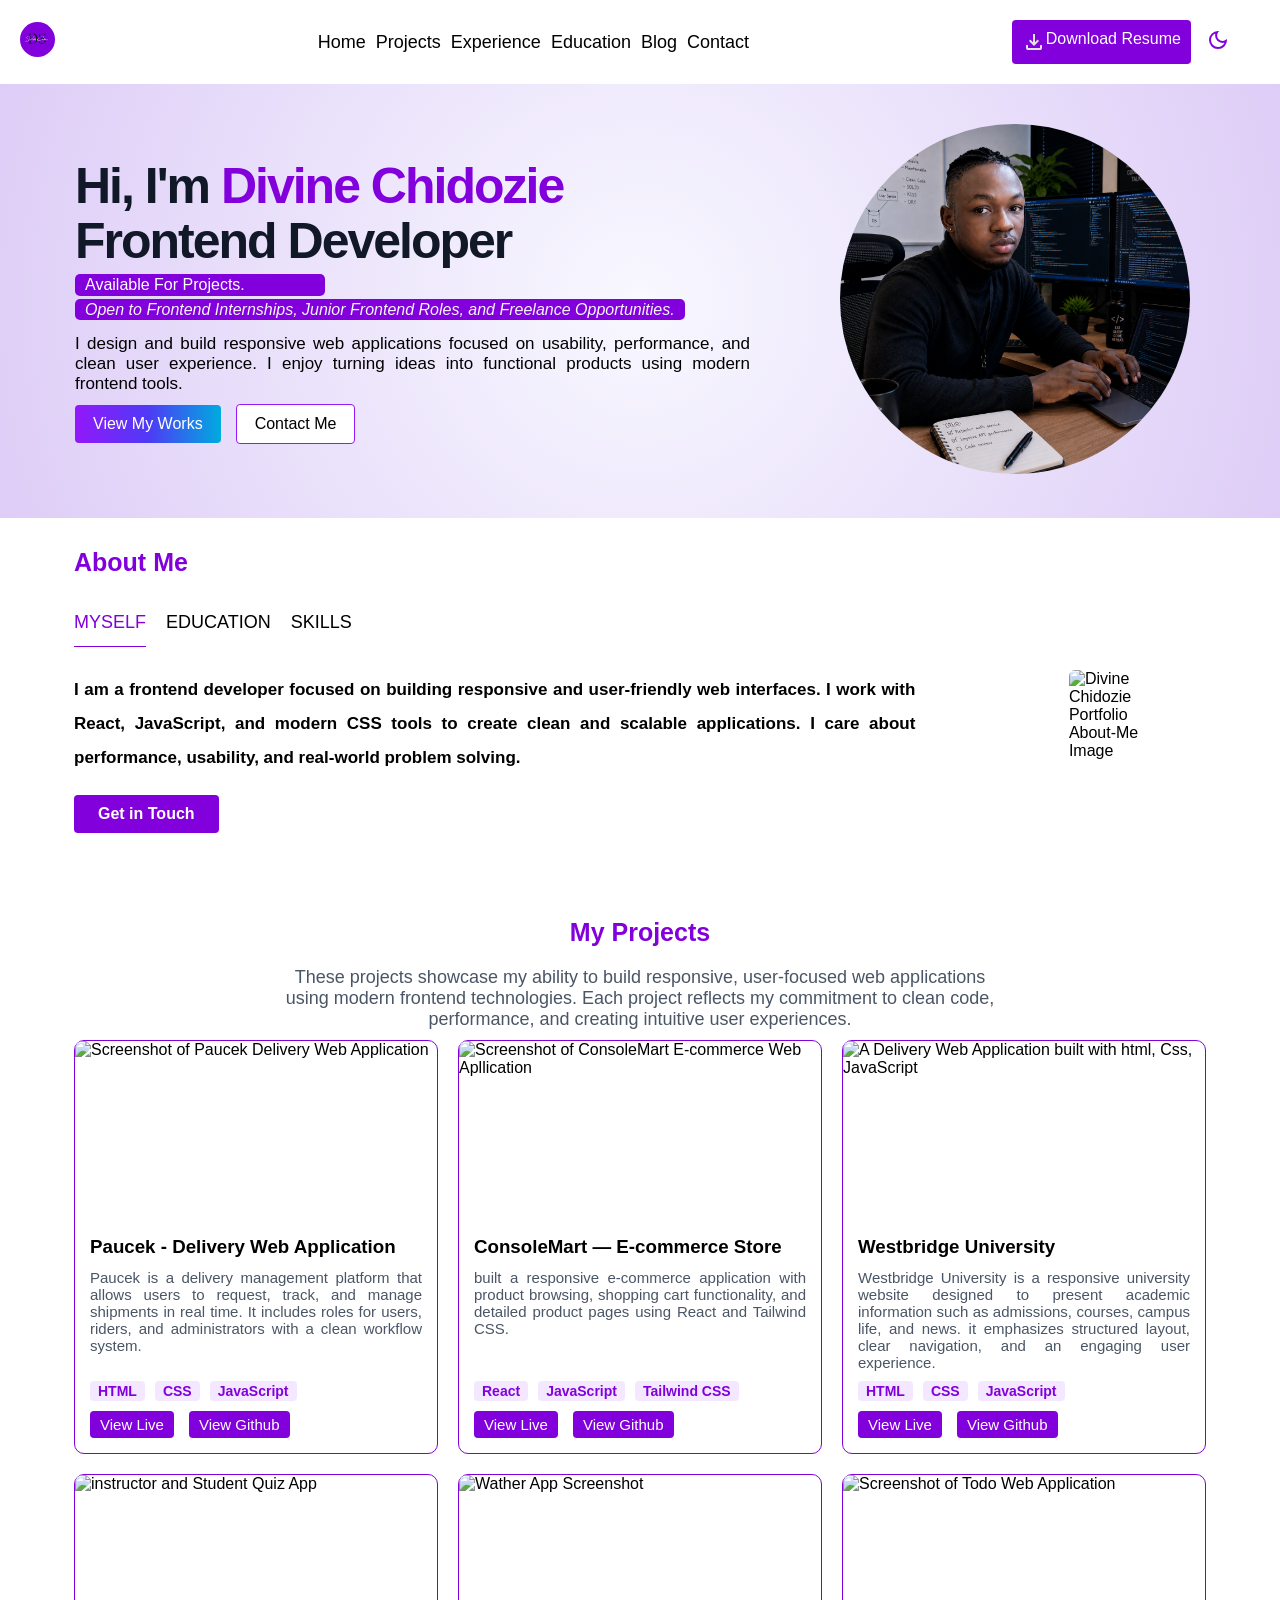
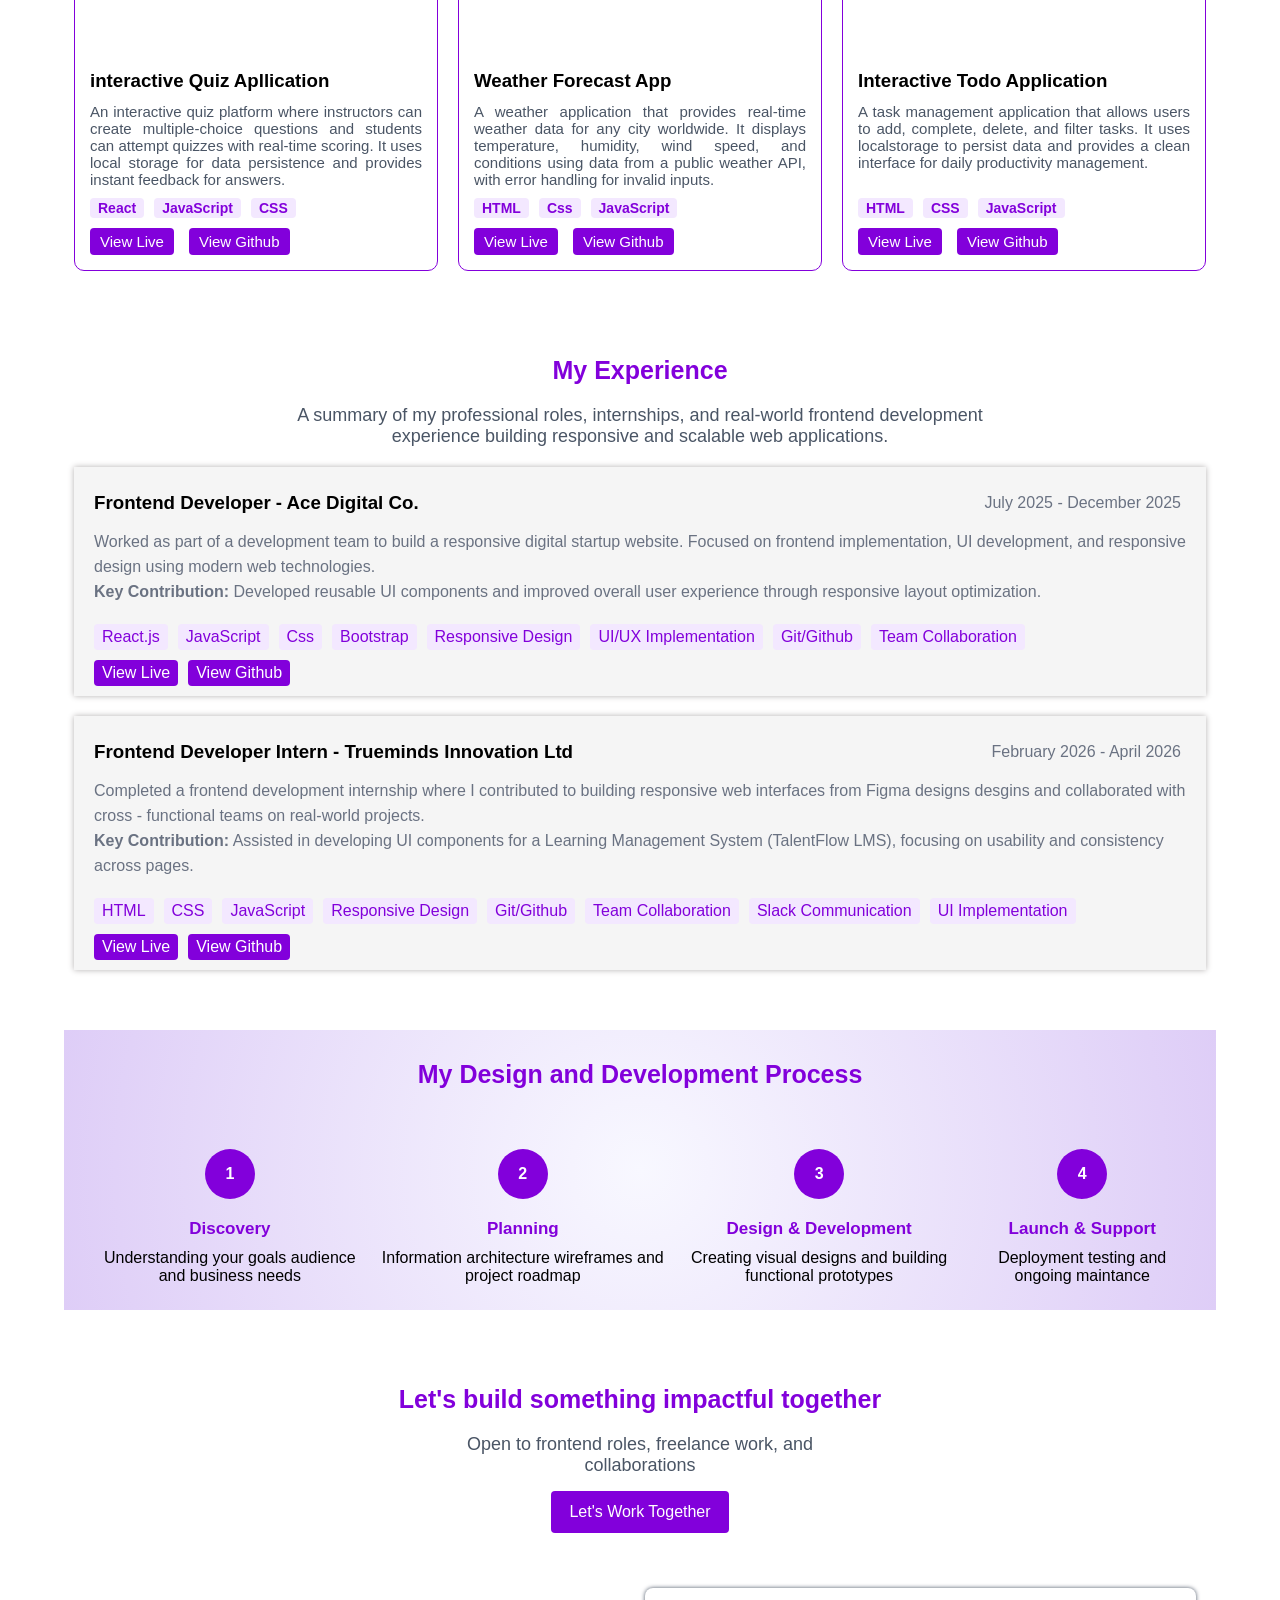
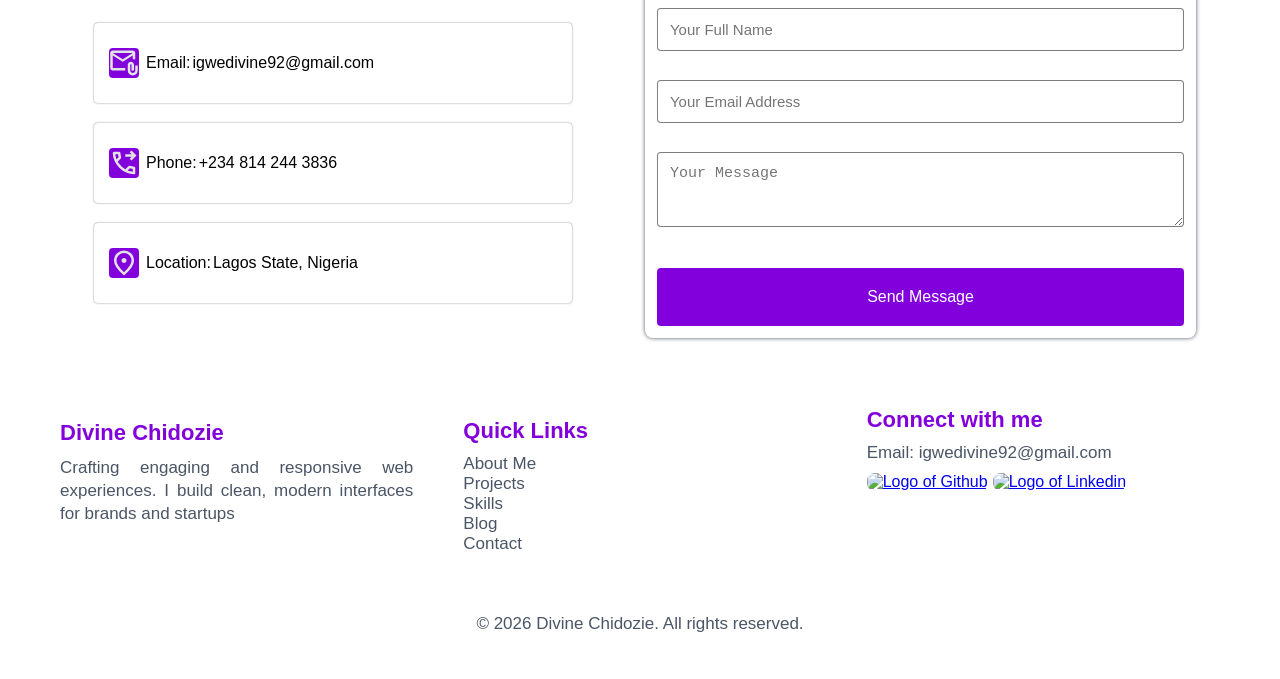
==== index.html @ 34646528 "updateing changes on homepage" ====
<!doctype html>
<html lang="en">
  <head>
    <meta charset="UTF-8" />
    <meta name="viewport" content="width=device-width, initial-scale=1.0" />
    <link href="https://unpkg.com/aos@2.3.4/dist/aos.css" rel="stylesheet" />
    <link rel="stylesheet" href="style.css" />
    <link rel="stylesheet" href="styles/mediaquery.css" />
    <title>Divine Portfolio</title>
  </head>
  <body>
    <header>
      <div class="nav-header" id="nav-header">
        <span
          ><a href="#home" class="logo">
            <img
              src="images/portfolio-website-logo.png"
              class="portfolio-logo"
              alt="Portfolio Website Logo"
              id="logo"
            /> </a
        ></span>
        <nav>
          <ul class="nav-header-list">
            <li><a class="nav-list-items" href="#home">Home</a></li>
            <li><a class="nav-list-items" href="#projects">Projects</a></li>
            <li><a class="nav-list-items" href="#experience">Experience</a></li>
            <li><a class="nav-list-items" href="#education">Education</a></li>
            <li>
              <a class="nav-list-items" href="pages/blog.html">Blog</a>
            </li>
            <li><a class="nav-list-items" href="#contact">Contact</a></li>
          </ul>
        </nav>

        <div class="download-toggle-container">
          <a
            href="assets/Divine-Chidozie[Frontend-Dev].pdf"
            class="nav-header-btn-container"
            download
          >
            <svg
              xmlns="http://www.w3.org/2000/svg"
              height="24px"
              viewBox="0 -960 960 960"
              width="24px"
              fill="#e3e3e3"
            >
              <path
                d="M480-320 280-520l56-58 104 104v-326h80v326l104-104 56 58-200 200ZM240-160q-33 0-56.5-23.5T160-240v-120h80v120h480v-120h80v120q0 33-23.5 56.5T720-160H240Z"
              />
            </svg>
            <span id="download-btn" class="resume-btn">Download Resume</span>
          </a>

          <div>
            <svg
              xmlns="http://www.w3.org/2000/svg"
              height="24px"
              viewBox="0 -960 960 960"
              width="24px"
              id="toggle-btn"
              class="toggle-btn"
            >
              <path
                d="M480-120q-150 0-255-105T120-480q0-150 105-255t255-105q14 0 27.5 1t26.5 3q-41 29-65.5 75.5T444-660q0 90 63 153t153 63q55 0 101-24.5t75-65.5q2 13 3 26.5t1 27.5q0 150-105 255T480-120Zm0-80q88 0 158-48.5T740-375q-20 5-40 8t-40 3q-123 0-209.5-86.5T364-660q0-20 3-40t8-40q-78 32-126.5 102T200-480q0 116 82 198t198 82Zm-10-270Z"
              />
            </svg>
          </div>

          <div class="hamburger-menu" id="menu">
            <span class="menu-span"></span>
            <span class="menu-span"></span>
            <span class="menu-span"></span>
          </div>

          <nav>
            <ul class="mobile-menu" id="mobileMenu">
              <li><a href="#home">Home</a></li>
              <li><a href="#projects">Projects</a></li>
              <li>
                <a href="#experience">Experience</a>
              </li>
              <li><a href="#education">Education</a></li>
              <li><a href="#contact">Contact</a></li>
              <li><a href="/pages/blog.html">Blog</a></li>
              <a
                href="assets/Divine-Chidozie[Frontend-Dev].pdf"
                class="nav-header-btn-container new-download"
                download
              >
                <svg
                  xmlns="http://www.w3.org/2000/svg"
                  height="24px"
                  viewBox="0 -960 960 960"
                  width="24px"
                  fill="#e3e3e3"
                >
                  <path
                    d="M480-320 280-520l56-58 104 104v-326h80v326l104-104 56 58-200 200ZM240-160q-33 0-56.5-23.5T160-240v-120h80v120h480v-120h80v120q0 33-23.5 56.5T720-160H240Z"
                  />
                </svg>
                <span id="download-btn" class="resume-btn"
                  >Download Resume</span
                >
              </a>
            </ul>
          </nav>
        </div>
      </div>
    </header>

    <main>
      <!-- ===== Hero Section ===== -->
      <section id="home" data-aos="fade-down">
        <div class="hero-container">
          <div class="hero-inner-container">
            <h1 class="hero-heading">
              Hi, I'm
              <span class="hero-inner-heading">Divine Chidozie</span> <br />
              <span class="hero-role">Frontend Developer</span>
            </h1>
            <span class="span">Available For Projects.</span>
            <span class="open-to-roles"
              >Open to Frontend Internships, Junior Frontend Roles, and
              Freelance Opportunities.</span
            >

            <p class="hero-para">
              I design and build responsive web applications focused on
              usability, performance, and clean user experience. I enjoy turning
              ideas into functional products using modern frontend tools.
            </p>

            <div class="hero-btn-container">
              <a href="#projects" id="view-project" class="view-btn"
                >View My Works</a
              >
              <a id="contact-me" href="#contact" class="contact-btn"
                >Contact Me</a
              >
            </div>
          </div>

          <div class="hero-image-container">
            <img
              src="images/divine-chidozie-portfolio-wesbite-image.png"
              loading="lazy"
              alt="Divine Chidozie Portfolio Preview"
              class="hero-image"
            />
          </div>
        </div>
      </section>

      <!-- ===== About Section ===== -->
      <section id="education">
        <div class="about-section">
          <h2 class="about-me-heading">About Me</h2>
          <div class="about-content-image-link">
            <div class="about-link-para">
              <ul class="about-link">
                <li class="myself" id="myself-link">MYSELF</li>
                <li class="education" id="education-link">EDUCATION</li>
                <li class="skills" id="skills-link">
                  <a id="skills-link-btn" href="pages/skills.html">SKILLS</a>
                </li>
              </ul>

              <p class="about-para" id="about-para">
                I am a frontend developer focused on building responsive and
                user-friendly web interfaces. I work with React, JavaScript, and
                modern CSS tools to create clean and scalable applications. I
                care about performance, usability, and real-world problem
                solving.
              </p>

              <!-- ** Education Paragrapgh -->
              <p class="about-para education-para" id="education-para">
                I hold a Bachelor's degree in Computer Science from the
                University of Cross River State and completed NYSC. My training
                covers software development fundamentals, problem solving, and
                web technologies. I currently focus on frontend development with
                React, JavaScript, and CSS, while expanding into full-stack
                development.
              </p>

              <a href="#contact" id="getInTouch" class="get-in-touch-btn"
                >Get in Touch</a
              >
            </div>

            <div
              class="about-image-container"
              data-aos="fade-right"
              data-aos-delay="200"
            >
              <img
                src="images/Divine-Chidozie-about.jpg"
                alt="Divine Chidozie Portfolio About-Me Image"
                class="about-image"
              />
            </div>
          </div>
        </div>
      </section>

      <!-- ===== Project Section ===== -->
      <section id="projects">
        <div class="project-section" data-aos="fade-up" data-aos-delay="200">
          <div class="project-heading-para">
            <h2 class="project-heading">My Projects</h2>
            <p class="project-para">
              These projects showcase my ability to build responsive,
              user-focused web applications using modern frontend technologies.
              Each project reflects my commitment to clean code, performance,
              and creating intuitive user experiences.
            </p>
          </div>

          <div class="project-container">
            <!-- First Project:: Paucek Delivery Application -->
            <div class="first-project-paucek">
              <img
                src="images/paucek.png"
                alt="Screenshot of Paucek Delivery Web Application"
              />
              <h3 class="project-heading-paucek">
                Paucek - Delivery Web Application
              </h3>
              <p class="first-project-para">
                Paucek is a delivery management platform that allows users to
                request, track, and manage shipments in real time. It includes
                roles for users, riders, and administrators with a clean
                workflow system.
              </p>
              <ul class="project-list-item">
                <li>HTML</li>
                <li>CSS</li>
                <li>JavaScript</li>
              </ul>
              <div class="project-btn">
                <a
                  href="https://paucek-delivery.vercel.app/"
                  target="_blank"
                  class="project-link"
                  >View Live</a
                >
                <a
                  href="https://github.com/Divine-Chidozie/paucek-delivery"
                  target="_blank"
                  class="view-github"
                  >View Github</a
                >
              </div>
            </div>

            <!-- Second Project:: ConsoleMart Application -->
            <div class="first-project-paucek">
              <img
                src="images/consoleMart.png"
                alt="Screenshot of ConsoleMart E-commerce Web Apllication"
              />
              <h3 class="project-heading-paucek">
                ConsoleMart — E-commerce Store
              </h3>
              <p class="first-project-para">
                built a responsive e-commerce application with product browsing,
                shopping cart functionality, and detailed product pages using
                React and Tailwind CSS.
              </p>
              <ul class="project-list-item">
                <li class="badge">React</li>
                <li class="badge">JavaScript</li>
                <li class="badge">Tailwind CSS</li>
              </ul>
              <div class="project-btn">
                <a
                  href="https://consolemart-store.vercel.app/"
                  target="_blank"
                  class="project-link"
                  >View Live</a
                >
                <a
                  href="https://github.com/Divine-Chidozie/consolemart-store"
                  target="_blank"
                  class="view-github"
                  >View Github</a
                >
              </div>
            </div>

            <!-- Third Project:: Westbridge University App -->
            <div class="first-project-paucek">
              <img
                src="images/westbridge-university.png"
                alt="A Delivery Web Application built with html, Css, JavaScript"
              />
              <h3 class="project-heading-paucek">Westbridge University</h3>
              <p class="first-project-para">
                Westbridge University is a responsive university website
                designed to present academic information such as admissions,
                courses, campus life, and news. it emphasizes structured layout,
                clear navigation, and an engaging user experience.
              </p>
              <ul class="project-list-item">
                <li>HTML</li>
                <li>CSS</li>
                <li>JavaScript</li>
              </ul>
              <div class="project-btn">
                <a
                  href="https://westbridge-university.vercel.app/"
                  target="_blank"
                  class="project-link"
                  >View Live</a
                >
                <a
                  href="https://github.com/Divine-Chidozie/Westbridge-University"
                  target="_blank"
                  class="view-github"
                  >View Github</a
                >
              </div>
            </div>

            <!-- Forth Project:: LocalShop Application -->
            <!-- <div class="first-project-paucek">
              <img
                src="images/localshop.png"
                alt="Screenshot of Local Shop E-commerce App"
              />
              <h3 class="project-heading-paucek">LocalShop 🛒</h3>
              <p class="first-project-para">
                LocalShop is a full-featured frontend e-commerce web application
                that allows users to register, sign in, add products, manage
                personal product listings, and purchase items through a cart and
                checkout flow. The application includes authentication,
                user-specific data handling, product management (add, edit,
                delete), cart functionality, search filtering, and a simulated
                checkout process. Data persistence is handled using browser
                localStorage to simulate real-world application behavior.
              </p>
              <ul class="project-list-item">
                <li>React</li>
                <li>JavaScript</li>
                <li>TailwindCSS</li>
              </ul>
              <div class="project-btn">
                <a
                  href="http://localhost:5173/signin"
                  target="_blank"
                  class="project-link"
                  >View Live</a
                >
                <a
                  href="https://github.com/Divine-Chidozie/localstore"
                  target="_blank"
                  class="view-github"
                  >View Github</a
                >
              </div>
            </div> -->

            <!-- Fifth Project:: Quick Quiz Application -->
            <div class="first-project-paucek">
              <img
                src="images/quickquiz.png"
                alt="instructor and Student Quiz App"
              />
              <h3 class="project-heading-paucek">
                interactive Quiz Apllication
              </h3>
              <p class="first-project-para">
                An interactive quiz platform where instructors can create
                multiple-choice questions and students can attempt quizzes with
                real-time scoring. It uses local storage for data persistence
                and provides instant feedback for answers.
              </p>
              <ul class="project-list-item">
                <li>React</li>
                <li>JavaScript</li>
                <li>CSS</li>
              </ul>
              <div class="project-btn">
                <a
                  href="https://quickquiz-kappa.vercel.app/"
                  target="_blank"
                  class="project-link"
                  >View Live</a
                >
                <a
                  href="https://github.com/Divine-Chidozie/quickquiz"
                  target="_blank"
                  class="view-github"
                  >View Github</a
                >
              </div>
            </div>

            <!-- Sixth Project: Weather Application -->
            <div class="first-project-paucek">
              <img src="images/weather app.png" alt="Wather App Screenshot" />
              <h3 class="project-heading-paucek">Weather Forecast App</h3>
              <p class="first-project-para">
                A weather application that provides real-time weather data for
                any city worldwide. It displays temperature, humidity, wind
                speed, and conditions using data from a public weather API, with
                error handling for invalid inputs.
              </p>
              <ul class="project-list-item">
                <li>HTML</li>
                <li>Css</li>
                <li>JavaScript</li>
              </ul>
              <div class="project-btn">
                <a
                  href="https://weather-app-divines-projects-9a0a3940.vercel.app/"
                  target="_blank"
                  class="project-link"
                  >View Live</a
                >
                <a
                  href="https://github.com/Divine-Chidozie/Weather-App"
                  target="_blank"
                  class="view-github"
                  >View Github</a
                >
              </div>
            </div>

            <!-- Seventh Project:: Todo Web Application -->
            <div class="first-project-paucek">
              <img
                src="images/todo-app.png"
                alt="Screenshot of Todo Web Application"
              />
              <h3 class="project-heading-paucek">
                Interactive Todo Application
              </h3>
              <p class="first-project-para">
                A task management application that allows users to add,
                complete, delete, and filter tasks. It uses localstorage to
                persist data and provides a clean interface for daily
                productivity management.
              </p>
              <ul class="project-list-item">
                <li>HTML</li>
                <li>CSS</li>
                <li>JavaScript</li>
              </ul>
              <div class="project-btn">
                <a
                  href="https://to-do-list-divines-projects-9a0a3940.vercel.app/"
                  target="_blank"
                  class="project-link"
                  >View Live</a
                >
                <a
                  href="https://github.com/Divine-Chidozie/to-do-list"
                  target="_blank"
                  class="view-github"
                  >View Github</a
                >
              </div>
            </div>
          </div>

          <!-- Forth Project -->
        </div>
      </section>

      <!-- ===== Experience Section ===== -->
      <section id="experience">
        <section class="experience-section">
          <div class="experience-heading-para">
            <h2 class="ex-heading">My Experience</h2>
            <p class="ex-para">
              A summary of my professional roles, internships, and real-world
              frontend development experience building responsive and scalable
              web applications.
            </p>
          </div>

          <!-- ===== Expeience 1 ===== -->
          <div class="experience-item">
            <!-- Remember to add projects you have worked on here -->
            <div class="experience-heading-span">
              <h3 id="ex-heading-1" class="experience-heading-3">
                Frontend Developer - Ace Digital Co.
              </h3>
              <span class="experience-date">July 2025 - December 2025</span>
            </div>

            <p class="experience-item-para">
              Worked as part of a development team to build a responsive digital
              startup website. Focused on frontend implementation, UI
              development, and responsive design using modern web technologies.
            </p>

            <p class="experience-item-para">
              <strong>Key Contribution:</strong>
              Developed reusable UI components and improved overall user
              experience through responsive layout optimization.
            </p>

            <ul class="experience-skills-list">
              <li>React.js</li>
              <li>JavaScript</li>
              <li>Css</li>
              <li>Bootstrap</li>
              <li>Responsive Design</li>
              <li>UI/UX Implementation</li>
              <li>Git/Github</li>
              <li>Team Collaboration</li>
            </ul>

            <div class="experience-links">
              <a
                href="https://github.com/Divine-Chidozie/ace-web-frontend"
                target="_blank"
                >View Live</a
              >
              <a href="https://ace-digital-demo.vercel.app/" target="_blanks"
                >View Github</a
              >
            </div>
          </div>

          <!-- ===== Experience 2 ===== -->
          <div class="experience-item">
            <div class="experience-heading-span">
              <h3 id="ex-heading-2" class="experience-heading-3">
                Frontend Developer Intern - Trueminds Innovation Ltd
              </h3>
              <span class="experience-date">February 2026 - April 2026</span>
            </div>

            <p class="experience-item-para">
              Completed a frontend development internship where I contributed to
              building responsive web interfaces from Figma designs desgins and
              collaborated with cross - functional teams on real-world projects.
            </p>

            <p class="experience-item-para">
              <strong>Key Contribution:</strong>
              Assisted in developing UI components for a Learning Management
              System (TalentFlow LMS), focusing on usability and consistency
              across pages.
            </p>

            <ul class="experience-skills-list">
              <li>HTML</li>
              <li>CSS</li>
              <li>JavaScript</li>
              <li>Responsive Design</li>
              <li>Git/Github</li>
              <li>Team Collaboration</li>
              <li>Slack Communication</li>
              <li>UI Implementation</li>
            </ul>

            <div class="experience-links">
              <a
                href="https://truemind-internship-chucks-kitchen.vercel.app/"
                target="_blank"
                >View Live</a
              >
              <a
                href="https://github.com/Divine-Chidozie/Truemind-Internship-chucks-kitchen"
                target="_blanks"
                >View Github</a
              >
            </div>
          </div>
        </section>
      </section>

      <!-- ===== Design and Development Section ===== -->
      <section>
        <div class="design-section" data-aos="fade-up" data-aos-delay="400">
          <h2 class="design-heading">My Design and Development Process</h2>

          <section class="design-pattern">
            <!-- first div -->
            <div class="design-pattern-11">
              <div class="design-number">1</div>
              <h4 class="design-pattern-heading heading-four">Discovery</h4>
              <p class="design-para para-four">
                Understanding your goals audience and business needs
              </p>
            </div>

            <!-- second div -->
            <div class="design-pattern-11">
              <div class="design-number">2</div>
              <h4 class="design-pattern-heading heading-four">Planning</h4>
              <p class="design-para para-four">
                Information architecture wireframes and project roadmap
              </p>
            </div>

            <!-- third div -->
            <div class="design-pattern-11">
              <div class="design-number">3</div>
              <h4 class="design-pattern-heading heading-four">
                Design & Development
              </h4>
              <p class="design-para para-four">
                Creating visual designs and building functional prototypes
              </p>
            </div>

            <!-- fouth div -->
            <div class="design-pattern-11">
              <div class="design-number">4</div>
              <h4 class="design-pattern-heading heading-four">
                Launch & Support
              </h4>
              <p class="design-para para-four">
                Deployment testing and ongoing maintance
              </p>
            </div>
          </section>
        </div>
      </section>

      <!-- ===== CTA Section ===== -->
      <section id="contact">
        <div class="contact-section" data-aos="zoom-in" data-aos-delay="400">
          <div class="contact-heading-para">
            <h2 class="contact-heading">
              Let's build something impactful together
            </h2>
            <p class="contact-para">
              Open to frontend roles, freelance work, and collaborations
            </p>
            <a href="#" class="work-together-btn" id="work-together-btn"
              >Let's Work Together</a
            >
          </div>

          <section class="contact-address-form">
            <aside class="address">
              <address class="email-container">
                <!-- Add message image icon later: don't forget -->
                <svg
                  xmlns="http://www.w3.org/2000/svg"
                  height="24px"
                  viewBox="0 -960 960 960"
                  width="24px"
                  fill="#e3e3e3"
                >
                  <path
                    d="M440-520 120-720v400h400v80H120q-33 0-56.5-23.5T40-320v-480q0-33 23.5-56.5T120-880h640q33 0 56.5 23.5T840-800v200h-80v-120L440-520Zm0-80 320-200H120l320 200ZM760-80q-66 0-113-47t-47-113v-180q0-42 29-71t71-29q42 0 71 29t29 71v180h-80v-180q0-8-6-14t-14-6q-8 0-14 6t-6 14v180q0 33 23.5 56.5T760-160q33 0 56.5-23.5T840-240v-160h80v160q0 66-47 113T760-80ZM120-720v-80 480-400Z"
                  />
                </svg>
                <h4>Email:</h4>
                <p>
                  <a
                    id="email-link"
                    class="email-link"
                    href="mailto:igwedivine92@gmail.com"
                  >
                    igwedivine92@gmail.com</a
                  >
                </p>
              </address>

              <address class="phone-container">
                <svg
                  xmlns="http://www.w3.org/2000/svg"
                  height="24px"
                  viewBox="0 -960 960 960"
                  width="24px"
                  fill="#e3e3e3"
                >
                  <path
                    d="m720-560-58-56 64-64H520v-80h206l-62-62 56-58 160 162-160 158Zm78 440q-125 0-247-54.5T329-329Q229-429 174.5-551T120-798q0-18 12-30t30-12h162q14 0 25 9.5t13 22.5l26 140q2 16-1 27t-11 19l-97 98q20 37 47.5 71.5T387-386q31 31 65 57.5t72 48.5l94-94q9-9 23.5-13.5T670-390l138 28q14 4 23 14.5t9 23.5v162q0 18-12 30t-30 12ZM241-600l66-66-17-94h-89q5 41 14 81t26 79Zm358 358q39 17 79.5 27t81.5 13v-88l-94-19-67 67ZM241-600Zm358 358Z"
                  />
                </svg>
                <!-- Add phone icon image later: don't forget -->
                <h4>Phone:</h4>
                <p class="contact-phone-no">+234 814 244 3836</p>
              </address>

              <address class="location-container">
                <!-- Add location image icon later: don't forget -->
                <svg
                  xmlns="http://www.w3.org/2000/svg"
                  height="24px"
                  viewBox="0 -960 960 960"
                  width="24px"
                  fill="#e3e3e3"
                >
                  <path
                    d="M480-480q33 0 56.5-23.5T560-560q0-33-23.5-56.5T480-640q-33 0-56.5 23.5T400-560q0 33 23.5 56.5T480-480Zm0 294q122-112 181-203.5T720-552q0-109-69.5-178.5T480-800q-101 0-170.5 69.5T240-552q0 71 59 162.5T480-186Zm0 106Q319-217 239.5-334.5T160-552q0-150 96.5-239T480-880q127 0 223.5 89T800-552q0 100-79.5 217.5T480-80Zm0-480Z"
                  />
                </svg>
                <h4>Location:</h4>
                <p>Lagos State, Nigeria</p>
              </address>

              <div>
                <!-- remember to add google map here -->
              </div>
            </aside>

            <form id="form" action="form/api/send-message" method="post">
              <input
                type="text"
                id="name"
                name="name"
                autocomplete="on"
                placeholder="Your Full Name"
              />
              <p id="name-error" class="error name-error"></p>
              <input
                type="email"
                id="email"
                name="email"
                autocomplete="on"
                placeholder="Your Email Address"
              />
              <p id="email-error" class="error email-error"></p>
              <textarea
                id="message"
                rows="3"
                name="message"
                placeholder="Your Message"
              ></textarea>
              <p id="textarea-error" class="error textarea-error"></p>
              <button type="submit" class="submit-btn" id="submit-btn">
                Send Message
              </button>
            </form>
          </section>
        </div>
      </section>
    </main>

    <footer>
      <div class="footer-section">
        <div class="footer">
          <div class="footer-section-container">
            <h2 class="footer-heading">Divine Chidozie</h2>
            <p class="footer-para">
              Crafting engaging and responsive web experiences. I build clean,
              modern interfaces for brands and startups
            </p>
          </div>

          <div class="footer-section-container">
            <h4 class="links-heading">Quick Links</h4>
            <ul class="footer-list-items">
              <li><a href="#education">About Me</a></li>
              <li><a href="#projects">Projects</a></li>
              <li><a href="/pages/skills.html">Skills</a></li>
              <li><a href="pages/blog.html">Blog</a></li>
              <li><a href="#contact">Contact</a></li>
            </ul>
          </div>

          <div class="footer-section-container">
            <h4 class="connect-heading">Connect with me</h4>
            <p class="connect-para">
              Email:
              <a href="mailto:igwedivine92@gmail.com">igwedivine92@gmail.com</a>
            </p>

            <div class="footer-link-icons">
              <!-- add social media icons: also to represent your social handles -->
              <a href="https://github.com/Divine-Chidozie" target="_blank">
                <img
                  id="footer-github-social"
                  src="images/logo-github.svg"
                  alt="Logo of Github"
                />
              </a>
              <a
                href="https://www.linkedin.com/in/divine-chidozie-48abb7363/"
                target="_blank"
              >
                <img
                  id="footer-linkedin-social"
                  src="images/logo-linkedin.svg"
                  alt="Logo of Linkedin"
                />
              </a>
            </div>
          </div>
        </div>
        <p class="copyright">
          &copy; <span id="year"></span> Divine Chidozie. All rights reserved.
        </p>
      </div>
    </footer>

    <script src="https://unpkg.com/aos@2.3.4/dist/aos.js"></script>

    <script>
      AOS.init({
        duration: 1000,
        easing: "ease-in-out",
        once: true,
      });
    </script>

    <script src="script.js"></script>
  </body>
</html>
---- style.css ----
:root {
  --bg-color: #ffffff;
  --text-color: #000000;
  --heading-color: #000000; /* default heading color */
  --heading-four: oklch(49.6% 0.265 301.924);
  --para-four: #000000;
  --muted-text: oklch(44.6% 0.03 256.802);
  --primary-color: oklch(49.6% 0.265 301.924);
  --card-bg: #ffffff;
  --btn-bg: oklch(49.6% 0.265 301.924);
  --gradient-btn: linear-gradient(
    90deg,
    rgb(147, 24, 250),
    rgb(79, 58, 246),
    rgb(0, 171, 223)
  );
}
.dark-background {
  --bg-color: oklch(12.9% 0.042 264.695);
  --text-color: oklch(98.4% 0.003 247.858);
  --para-text: #000000;
  --heading-color: #000000; /* heading in dark mode */
  --heading-four: #000000;
  --para-four: #000000;
  --muted-text: #cccccc;
  --card-bg: #111111;
  --btn-bg: oklch(49.6% 0.265 301.924);
}

/* ***** Global Styles ***** */
* {
  margin: 0;
  padding: 0;
  box-sizing: border-box;
}

html {
  scrollbar-width: thin;
  scroll-behavior: smooth;
  overflow-x: hidden;
}
body {
  font-family: "Segoe UI", Tahoma, Geneva, Verdana, sans-serif;
  background-color: var(--bg-color);
  color: var(--text-color);
  transition:
    background-color 0.3s ease,
    color 0.3s ease;
}

.hero-heading {
  color: var(--heading-color);
}
.hero-para {
  color: var(--para-text);
}
.heading-four {
  color: var(--heading-four);
}
.para-four {
  color: var(--para-four);
}
/* ***** Sections ***** */
.about-section,
.project-section,
.experience-section,
.contact-section,
.design-section {
  margin: 0 auto;
  width: 90%;
  max-width: 1200px;
  padding: 10px;
}

/* ***** Header Section ***** */
.nav-header {
  display: flex;
  justify-content: space-between;
  align-items: center;
  padding: 20px;
  font-size: 18px;
  position: fixed;
  top: 0;
  right: 0;
  left: 0;
  z-index: 1000;
}

.nav-header span {
  color: rgba(93, 36, 146, 0.669);
  font-weight: bold;
  font-size: 20px;
}

.logo {
  text-decoration: none;
  font-size: 25px;
}

.portfolio-logo {
  border-radius: 50%;
  width: 35px;
  height: 35px;
}

/* Skill Logo Style for Skill Page */
.skill-logo {
  color: var(--primary-color);
}

.nav-header-list {
  display: flex;
  justify-content: center;
  align-items: center;
  gap: 10px;
  list-style-type: none;
}

.mobile-menu {
  display: none;
}

.nav-header-list li a {
  text-decoration: none;
  color: var(--text-color);
}

.nav-header-list li a:hover {
  color: var(--btn-bg);
  transition: 0.3s ease-in;
}

.download-toggle-container {
  display: flex;
  justify-content: center;
  align-items: center;
  gap: 15px;
}

.toggle-btn {
  cursor: pointer;
  /* background-color: green; */
  color: var(--primary-color);
}

.nav-header-btn-container,
.work-together-btn {
  background-color: var(--btn-bg);
  border-radius: 4px;
  display: flex;
  justify-content: center;
  align-items: center;
  place-items: unset;
  padding: 10px;
  text-decoration: none;
}

.nav-header-btn-container span {
  color: white;
  font-weight: normal;
  font-size: 16px;
}

/* ***** Hero Section ***** */
main {
  margin-top: 84px;
}

.hero-container {
  background: radial-gradient(circle, rgb(248, 248, 255), rgb(222, 205, 247));
  padding: 20px;
  display: flex;
  justify-content: space-between;
  align-items: center;
}

.hero-inner-container {
  margin-left: 35px;
  padding: 20px;
}

.span {
  background-color: var(--primary-color);
  color: white;
  display: block;
  text-align: justify;
  max-width: 250px;
  padding: 2px 10px;
  margin: 5px 0;
  border-radius: 5px;
}

.open-to-roles {
  background-color: var(--primary-color);
  color: whitesmoke;
  padding: 2px 10px;
  margin: 10px 0px;
  border-radius: 5px;
  width: 100%;
  font-style: italic;
  text-align: justify;
}

.hero-heading {
  font-size: 50px;
  letter-spacing: -2px;
  line-height: 55px;
}

.hero-inner-heading {
  color: var(--primary-color);
}

.hero-para {
  max-width: 900px;
  font-size: 17px;
  margin-top: 15px;
  text-align: justify;
}

.hero-btn-container {
  margin-top: 10px;
  display: flex;
  justify-content: start;
  align-items: center;
  gap: 15px;
}

.hero-btn-container a {
  text-decoration: none;
}

.view-btn {
  padding: 10px 18px;
  background: var(--gradient-btn);
  color: #ffffff;
  border-radius: 4px;
}

.contact-btn {
  padding: 10px 18px;
  border: 1px solid rgb(147, 24, 250);
  background: #ffffff;
  color: #000000;
  border-radius: 4px;
}

.hero-image-container {
  padding: 20px;
}

.hero-image {
  width: 350px;
  height: 350px;
  margin: 0px 50px;
  border-radius: 50%;
  object-fit: cover;
  transition: 0.3s ease-in;
}
.hero-image:hover {
  box-shadow: 0px 0px 25px oklch(49.6% 0.265 301.924);
  transform: translateY(-10px);
}

/* ***** About Section ***** */
.about-me-heading {
  color: var(--primary-color);
  font-size: 25px;
  margin-top: 20px;
  margin-bottom: 20px;
}

.about-content-image-link {
  display: flex;
  justify-content: space-evenly;
  align-items: center;
  gap: 10px;
}

.about-link-para {
  display: flex;
  flex-direction: column;
  align-items: flex-start;
}
.about-link {
  display: flex;
  gap: 20px;
  list-style: none;
  margin: 15px 0;
  font-size: 18px;
  cursor: pointer;
}
.skills a {
  text-decoration: none;
  color: #000000;
}
.myself:hover,
.education:hover,
.skills a:hover {
  color: oklch(49.939% 0.2637 302.037 / 0.619);
  transition: 0.3s ease-in;
}

.myself {
  text-decoration: underline !important;
  text-underline-offset: 18px;
  margin-bottom: 25px;
  text-decoration-thickness: 2px;
  color: var(--primary-color);
}

.about-para {
  font-size: 17px;
  line-height: 2;
  text-align: justify;
  width: 90%;
  margin-bottom: 20px;
  color: var(--text-color);
  font-weight: 600;
}

.education-para {
  display: none;
}

.skills-para {
  display: none;
  justify-content: start;
  align-items: center;
  gap: 10px;
}
.skills-para li {
  list-style: none;
}
.get-in-touch-btn {
  color: #ffffff;
  text-decoration: none;
  border-radius: 4px;
  font-weight: 600;
  /* background-color: var(--primary-color); */
  background-color: var(--btn-bg);
  padding: 10px 24px;
  transition: 0.3s ease-in;
}

.about-image-container img {
  width: 380px;
  height: 380px;
  margin: 0px 50px;
  object-fit: cover;
  border-radius: 6px;
}

/* ***** Projects Section ***** */
.project-section {
  display: flex;
  flex-direction: column;
  justify-content: center;
  align-items: center;
}
.project-container {
  /* padding: 10px;
  display: flex;
  justify-content: space-between;
  align-items: center;
  gap: 20px; */
  display: grid;
  grid-template-columns: repeat(auto-fit, minmax(280px, 1fr));
  gap: 20px;
  align-items: stretch; /* VERY IMPORTANT */
}
.first-project-paucek {
  border: 1px solid var(--primary-color);
  border-radius: 10px;
  padding-bottom: 10px;
  width: 100%;
  display: flex;
  flex-direction: column;
  height: 100%;
}
.first-project-paucek img {
  width: 100%;
  height: 180px;
  object-fit: cover;
  border-top-left-radius: 8px;
  border-top-right-radius: 8px;
}
.project-heading-paucek {
  padding-left: 15px;

  color: var(--text-color);
  min-height: 48px;

  margin-top: 15px;
  margin-bottom: -15px;
}
.first-project-para {
  padding: 0 15px;
  text-align: justify;
  color: var(--muted-text);
  font-size: 15px;
  flex-grow: 1; /* MAGIC LINE */
}

.project-list-item {
  list-style-type: none;
  padding-left: 15px;
  display: flex;
  margin: 10px 0px 5px 0;
  gap: 10px;
}

.project-list-item li {
  color: var(--primary-color);
  background-color: oklch(94.6% 0.033 307.174);
  padding: 2px 8px;
  font-size: 14px;
  border-radius: 4px;
  font-weight: 600;
}
.project-btn {
  display: flex;
  gap: 10px;
  padding-left: 10px;
  margin-top: auto;
}
.project-link,
.view-github {
  text-decoration: none;
  background-color: var(--btn-bg);
  color: #ffffff;
  margin: 5px 0;
  margin-left: 5px;
  text-align: center;
  padding: 5px 10px;
  border-radius: 4px;
  font-size: 15px;
}
.project-link:hover,
.view-github:hover {
  transform: translate(-5px);
  transition: 0.3s ease;
}

/* ***** Experience Section ***** */
.experience-section,
.contact-section {
  display: flex;
  flex-direction: column;
  justify-content: center;
  align-items: center;
}
.experience-item {
  margin-top: 20px;
  display: flex;
  flex-direction: column;
  padding: 10px;
  padding-left: 20px;
  background-color: whitesmoke;
  box-shadow: 0px 0px 6px rgb(181, 178, 178);
}
.experience-heading-span {
  display: flex;
  margin: 15px 0;
  justify-content: space-between;
  align-items: center;
}

.experience-date {
  color: oklch(0.551 0.027 264.364);
  margin-right: 15px;
}
.experience-item-para {
  max-width: 1200px;
  color: oklch(0.551 0.027 264.364);
  font-size: 16px;
  line-height: 25px;
}
.experience-skills-list {
  display: flex;
  justify-content: flex-start;
  align-items: center;
  gap: 10px;
  margin: 10px 0;
  list-style-type: none;
}
.experience-skills-list li {
  background-color: oklch(0.946 0.033 307.174);
  color: oklch(0.496 0.265 301.924);
  text-align: center;
  padding: 4px 8px;
  margin-top: 10px;
  border-radius: 4px;
}
.experience-links {
  display: flex;
  justify-content: flex-start;
  align-items: stretch;
  gap: 10px;
}
.experience-links a {
  text-decoration: none;
  background-color: oklch(0.496 0.265 301.924);
  color: rgb(255, 255, 255);
  padding: 4px 8px;
  border-radius: 4px;
}
.experience-links a:hover {
  transition: 0.3s ease;
  transform: translate(-5px);
  /* box-shadow: 0px 0px 10px hsl(0, 2%, 61%); */
}

/* Heading paragraphs for project/experience/contact */
.experience-heading-para,
.project-heading-para,
.contact-heading-para {
  display: flex;
  flex-direction: column;
  align-items: center;
  justify-content: center;
  margin-top: 65px;
}

.ex-heading,
.project-heading,
.contact-heading {
  color: var(--primary-color);
  font-size: 25px;
  margin-bottom: 20px;
}

.ex-para,
.project-para,
.contact-para {
  width: 80%;
  text-align: center;
  max-width: 900px;
  color: var(--muted-text);
  font-size: 18px;
}
.project-para {
  margin-bottom: 10px;
}

/* ***** Design Section ***** */
.design-section {
  margin-top: 50px;
  background: radial-gradient(circle, rgb(248, 248, 255), rgb(222, 205, 247));
}

.design-heading {
  color: var(--primary-color);
  font-size: 25px;
  text-align: center;
  margin-bottom: 35px;
  margin-top: 20px;
}

.design-pattern {
  display: flex;
  justify-content: space-between;
  align-items: center;
  gap: 10px;
  padding: 15px;
}

.design-pattern-11 {
  display: flex;
  flex-direction: column;
  justify-content: center;
  align-items: center;
  gap: 5px;
}

.design-number {
  background-color: var(--primary-color);
  width: 50px;
  height: 50px;
  border-radius: 50%;
  margin: 10px auto;
  display: flex;
  align-items: center;
  justify-content: center;
  color: white;
  font-weight: bold;
}

.design-pattern-heading {
  font-size: 17px;
  margin: 5px 0;
}

.design-para {
  text-align: center;
}

/* ***** Contact Section ***** */
.contact-heading-para {
  margin-bottom: 30px;
}

.work-together-btn {
  color: #ffffff;
  margin: 15px 0;
  padding: 12px 18px;
}

.contact-address-form {
  padding: 10px;
  display: flex;
  justify-content: space-evenly;
  align-items: center;
  gap: 10px;
  width: 100%;
}

aside {
  height: 350px;
  display: flex;
  justify-content: center;
  align-items: flex-start;
  flex-direction: column;
  width: 50%;
  padding: 10px;
}

.email-container,
.phone-container,
.location-container {
  width: 90%;
  margin: 10px 0;
  padding: 20px 10px;
  box-shadow: 0px 0px 2px rgba(86, 85, 85, 0.763);
  border-radius: 4px;
  display: flex;
  gap: 2px;
  align-items: center;
}
.email-container svg,
.phone-container svg,
.location-container svg {
  background-color: var(--btn-bg);
  width: 30px;
  height: 30px;
  border-radius: 4px;
  margin: 5px;
}
.email-container h4,
.phone-container h4,
.location-container h4,
.location-container p {
  font-style: normal;
  font-weight: normal;
}

.email-link {
  color: black;
  text-decoration: none;
  font-style: normal;
}
.contact-phone-no {
  font-style: normal;
}
form {
  height: 350px;
  display: flex;
  justify-content: center;
  align-items: start;
  flex-direction: column;
  width: 50%;
  padding: 12px;
  border-radius: 8px;
  box-shadow: 0px 0px 4px var(--muted-text);
}

input,
textarea {
  padding: 12px;
  font-size: 15px;
  outline: none;
  width: 100%;
  margin: 8px 0;
  border-radius: 4px;
  border: 1px solid rgba(86, 85, 85, 0.763);
}

textarea {
  resize: vertical;
  /* background-color: red; */
  padding-bottom: 30px;
}

.error {
  color: rgba(219, 12, 12, 0.909);
  font-size: 13px;
  font-weight: bold;
  margin: 0 5px;
  margin-bottom: 15px;
  margin-top: -2px;
}
.submit-btn {
  /* background-color: var(--primary-color); */
  background-color: var(--btn-bg);
  border-radius: 4px;
  padding: 20px;
  width: 100%;
  color: white;
  border: none;
  margin-top: 20px;
  font-size: 16px;
  cursor: pointer;
}

/* ***** Footer Section ***** */
.footer-section {
  padding: 20px;
}

.footer {
  display: flex;
  justify-content: space-between;
  padding: 20px;
  align-items: center;
  gap: 10px;
}

.footer-section-container {
  width: 33.3%;
  padding: 20px;
  display: flex;
  flex-direction: column;
  justify-content: center;
  align-items: start;
}

.footer-section-container ul li a:hover {
  color: var(--btn-bg);
  transition: 0.3s;
}

.footer-heading,
.links-heading,
.connect-heading {
  color: var(--primary-color);
  font-size: 22px;
  margin-bottom: 10px;
}

.footer-heading {
  margin-top: -28px;
}

.connect-heading {
  margin-top: -75px;
}

.footer-para,
.connect-para,
.footer-list-items li a,
.connect-para a {
  font-size: 17px;
  color: var(--muted-text);
  text-decoration: none;
}

.footer-para {
  text-align: justify;
  line-height: 23px;
}

.footer-list-items {
  list-style: none;
}
.footer-link-icons {
  /* background-color: red; */
  margin-top: 10px;
  display: flex;
  justify-content: flex-start;
  gap: 5px;
  align-items: center;
}
.footer-link-icons img {
  width: 25px;
  fill: none;
  border-radius: 8px;
  cursor: pointer;
}
.copyright {
  margin-top: 20px;
  text-align: center;
  font-size: 17px;
  margin-bottom: 25px;
  color: var(--muted-text);
}

/* ***** Skill Page Style ***** */
:root {
  --primary-color: oklch(49.6% 0.265 301.924);
  --heading-color: #111827;
  --text-muted: #6b7280;
  --card-bg: #ffffff;
  --border-color: #e5e7eb;
  --backgrounf-bg: oklch(94.6% 0.033 307.174);
}

/* Container */
.container {
  width: 90%;
  max-width: 1200px;
  margin: 0 auto;
  margin-top: 140px;
}

/* Header */
.skill-header {
  display: flex;
  flex-direction: column;
  gap: 10px;
  margin: 20px 0;
}

.skill-heading {
  /* color: var(--heading-color); */
  font-size: 24px;
}

.skill-para {
  font-size: 16px;
  max-width: 900px;
  color: var(--text-muted);
}

/* Skills Grid */
.skill-section {
  display: grid;
  grid-template-columns: repeat(auto-fit, minmax(220px, 1fr));
  gap: 20px;
  margin: 30px 0;
}

/* Skill Cards */
.fontend-core,
.library,
.styling-system,
.version-control,
.currently-learing {
  background-color: var(--card-bg);
  border: 1px solid var(--border-color);
  border-radius: 10px;
  padding: 20px;
  display: flex;
  flex-direction: column;
  gap: 8px;
  transition:
    transform 0.2s ease,
    box-shadow 0.2s ease;
}

.frontend-core:hover,
.library:hover,
.styling-system:hover,
.version-control:hover,
.currently-learing:hover {
  transform: translateY(-4px);
  box-shadow: 0 10px 25px rgba(0, 0, 0, 0.08);
}

/* Headings */
.frontend-core-heading,
.library-heading,
.styling-system-heading,
.version-control-heading,
.currently-learing-heading {
  font-size: 16px;
  color: var(--primary-color);
}

/* Paragraphs */
.frontend-core-para,
.library-para,
.styling-system-para,
.version-control-para,
.currently-learing-para {
  font-size: 14px;
  color: var(--text-muted);
}

/* Skill Lists */
.frontend-core-list,
.library-list,
.styling-system-list,
.version-control-list,
.currently-learing-list {
  list-style: none;
  display: flex;
  flex-wrap: wrap;
  gap: 8px;
  margin-top: 10px;
  padding: 0;
}

/* Skill Tags */
.frontend-core-list li,
.library-list li,
.styling-system-list li,
.version-control-list li,
.currently-learing-list li {
  font-size: 13px;
  /* background-color: var(--tag-bg); */
  /* background-color: red; */
  background-color: oklch(94.6% 0.033 307.174);
  color: var(--primary-color);
  padding: 4px 8px;
  border-radius: 6px;
  font-weight: 500;
}

/* Pro Tip */
.pro-tip {
  margin-top: 30px;
  padding: 15px;
  background-color: #f9fafb;
  border-left: 4px solid var(--primary-color);
  font-size: 14px;
  max-width: 900px;
}

.pro-tip span {
  color: var(--text-muted);
}
---- styles/mediaquery.css ----
@media screen and (max-width: 922px) {
  .span {
    /* width: 90%; */

    text-align: justify;
  }
  .hero-heading {
    font-size: 30px;
    margin-bottom: 0px;
    line-height: 35px;
  }
  .hero-para {
    font-size: 16px;
  }
  .view-btn,
  .contact-btn {
    font-size: 14px;
  }
  .experience-skills-list li {
    text-align: left;
    font-size: 12px;
  }
}

@media screen and (max-width: 850px) {
  .nav-header,
  .logo {
    font-size: 17px;
  }
  .hero-heading,
  .hero-inner-heading {
    font-size: 26px;
  }
  .view-btn,
  .contact-btn {
    font-size: 13px;
    padding: 10px;
  }
  .hero-image {
    width: 300px;
    height: 300px;
  }

  .about-para {
    font-size: 14px;
  }
  .about-image-container > img {
    width: 300px;
    height: 300px;
  }

  /* ***** Project Section ***** */
  .project-container {
    flex-direction: column;
  }
  .experience-skills-list {
    flex-direction: column;
    justify-content: flex-start;
    align-items: stretch;
  }
  .experience-skills-list li {
    text-align: left;
  }
}

@media screen and (max-width: 793px) {
  .logo {
    font-size: 20px;
  }
  .nav-header-list,
  .nav-header-btn-container {
    display: none;
  }
  .hero-heading,
  .hero-inner-heading {
    font-size: 30px;

    letter-spacing: 0;
  }
  .hero-container {
    flex-direction: column;
  }
}
@media screen and (min-width: 600px) and (max-width: 792px) {
  .hamburger-menu {
    width: 25px;
    height: 20px;
    display: flex;
    flex-direction: column;
    justify-content: space-around;
    cursor: pointer;
  }
  .hamburger-menu span {
    display: block;
    height: 4px;
    background-color: oklch(49.6% 0.265 301.924);
    border-radius: 2px;
  }
  .mobile-menu {
    display: none;
    list-style-type: none;
    padding: 0;
    margin: 0;
    background-color: #ffffff;
    position: absolute; /* for overlay effect*/
    top: 60px;
    left: 0;
    width: 100%;
  }
  .mobile-menu li {
    padding: 10px;
  }
  .mobile-menu li a {
    text-decoration: none;
    color: black;
    font-weight: 600;
    font-size: 15px;
    margin: 0 5px;
  }
  /* Show menu when active */
  .mobile-menu.active {
    display: block;
  }
  .new-download {
    background-color: oklch(49.6% 0.265 301.924);
    display: flex;
    justify-content: start;
    align-items: start;
    margin: 0 15px;
    margin-bottom: 20px;
    width: 95%;
  }
  .second-project-para {
    margin-bottom: 30px;
  }
  .project-container {
    display: flex;
  }
  .design-pattern {
    flex-direction: column;
    gap: 25px;
  }
  .contact-address-form {
    display: flex;
    flex-direction: column;
  }
  .address,
  form {
    width: 100%;
  }
  .footer {
    display: flex;
    flex-direction: column;
    justify-content: flex-start;
    align-items: start;
    width: 100%;
  }

  .footer-para {
    width: 80vw;
    box-sizing: border-box;
  }
  .connect-heading {
    margin-top: -10px;
  }
}
/* Mobile device and below */
@media screen and (max-width: 600px) {
  body {
    overflow-x: hidden;
    box-sizing: border-box;
  }
  .hero-container {
    padding: 0;
  }
  /* Hamburger container */
  .hamburger-menu {
    width: 25px;
    height: 20px;
    display: flex;
    flex-direction: column;
    justify-content: space-around;
    cursor: pointer;
  }
  /* Hamburger lines */
  .hamburger-menu span {
    display: block;
    height: 4px;
    background-color: oklch(49.6% 0.265 301.924);

    border-radius: 2px;
  }
  /* Mobile menu hidden by default */
  .mobile-menu {
    display: none;
    list-style-type: none;
    padding: 0;
    margin: 0;
    background-color: #ffffff;
    position: absolute; /* for overlay effect*/
    top: 60px;
    left: 0;
    width: 100%;
  }
  .mobile-menu li {
    padding: 10px;
  }
  .mobile-menu li a {
    text-decoration: none;
    color: black;
    font-weight: 600;
    font-size: 15px;
    margin: 0 5px;
  }
  /* Show menu when active */
  .mobile-menu.active {
    display: block;
  }
  .new-download {
    background-color: oklch(49.6% 0.265 301.924);
    display: flex;
    justify-content: start;
    align-items: start;
    margin: 0 15px;
    margin-bottom: 20px;
    width: 95%;
  }
  .hero-inner-container {
    margin: 0px;
    margin-top: 20px;
  }
  .hero-heading,
  .hero-inner-heading {
    width: 100% !important;
    font-size: 35px;
    padding: 5px;
  }
  .hero-para {
    font-size: 17px;
    line-height: 30px;
  }
  .view-btn,
  .contact-btn {
    padding: 12px 24px;
    font-size: 16px;
    margin-bottom: 20px;
  }
  .span {
    font-size: 18px;
    padding: 4px;
    padding-left: 10px;
  }
  .hero-image {
    width: 220px;
    height: 220px;
    border: 2px solid #9318fa;
  }
  .about-content-image-link,
  .about-link-para {
    flex-direction: column;
    margin-bottom: 40px;
  }
  .about-para {
    width: 100%;
    font-size: 17px;
  }
  .get-in-touch-btn {
    padding: 12px 24px;
    font-size: 16px;
    margin-bottom: 20px;
  }
  .about-image-container {
    width: 100%;
  }
  .about-image-container img {
    width: 100%;
    margin: 0 auto !important;
  }
  .project-para,
  .ex-para,
  .contact-para {
    width: 100%;
    text-align: justify;
    font-size: 17px;
    margin-bottom: 20px;
  }
  .ex-para {
    margin-bottom: 0px;
    margin-top: -10px;
  }
  .first-project-para {
    padding: 10px;
    font-size: 14px;
  }
  .first-project-paucek {
    width: 100%;
  }

  .experience-heading-span {
    flex-direction: column;
    align-self: flex-start;
    align-items: start;
  }
  .experience-heading-3 {
    margin-bottom: 10px;
  }
  .experience-item-para {
    font-size: 16px;
  }
  .experience-skills-list {
    flex-direction: column;
    justify-content: flex-start;
    align-items: stretch;
  }
  .experience-skills-list li {
    text-align: left;

    font-size: 16px;
  }
  .experience-links {
    margin: 10px 0;
  }
  .design-pattern {
    flex-direction: column;
    gap: 30px;
  }
  .contact-address-form {
    flex-direction: column;
    width: 100%;
    padding: 0;
  }
  .address,
  form {
    width: 100% !important;
  }
  form {
    border: 1px solid #9318fa;
    box-shadow: none;
  }
  .email-container,
  .phone-container,
  .location-container {
    width: 100%;
  }

  .footer {
    display: flex;
    flex-direction: column;
    justify-content: start;
    align-items: start;
    gap: 0px;
    width: 100% !important;
  }
  .footer-section-container {
    display: flex;
    width: 100%;
  }
  .footer-heading,
  .links-heading,
  .connect-heading {
    font-size: 18px;
  }
  .footer-para {
    font-size: 15px;
  }
  .connect-heading {
    margin-top: -5px;
  }
  .footer-list-items li a {
    font-size: 14px;
  }
  .connect-para,
  .connect-para a {
    font-size: 14px;
  }
  .copyright {
    font-size: 14px;
  }

  /* Toggle button and Hamburger Menu */
  .download-toggle-container {
    display: flex;
    justify-content: center;
    align-items: center;
  }

  /* Toggle button  */
  .toggle-btn {
    display: flex;
    justify-content: center;
    align-items: center;
  }
}
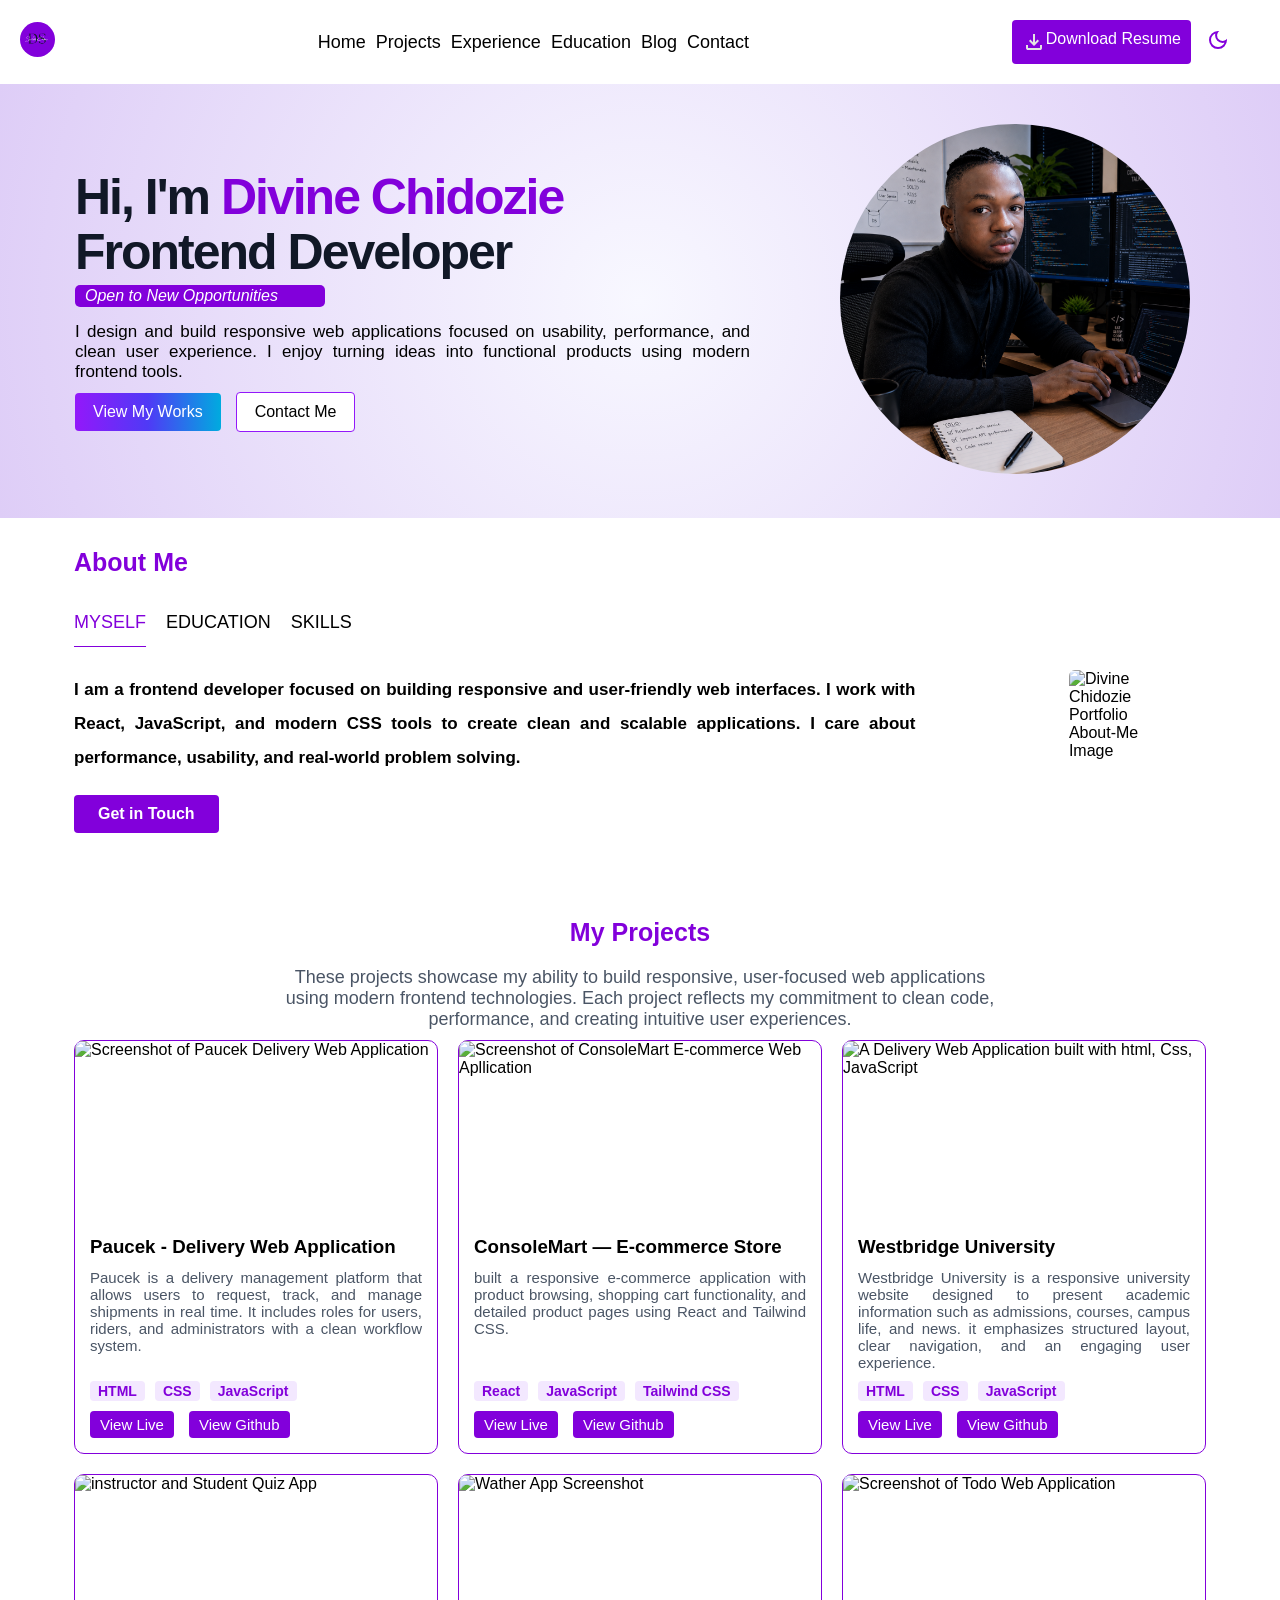
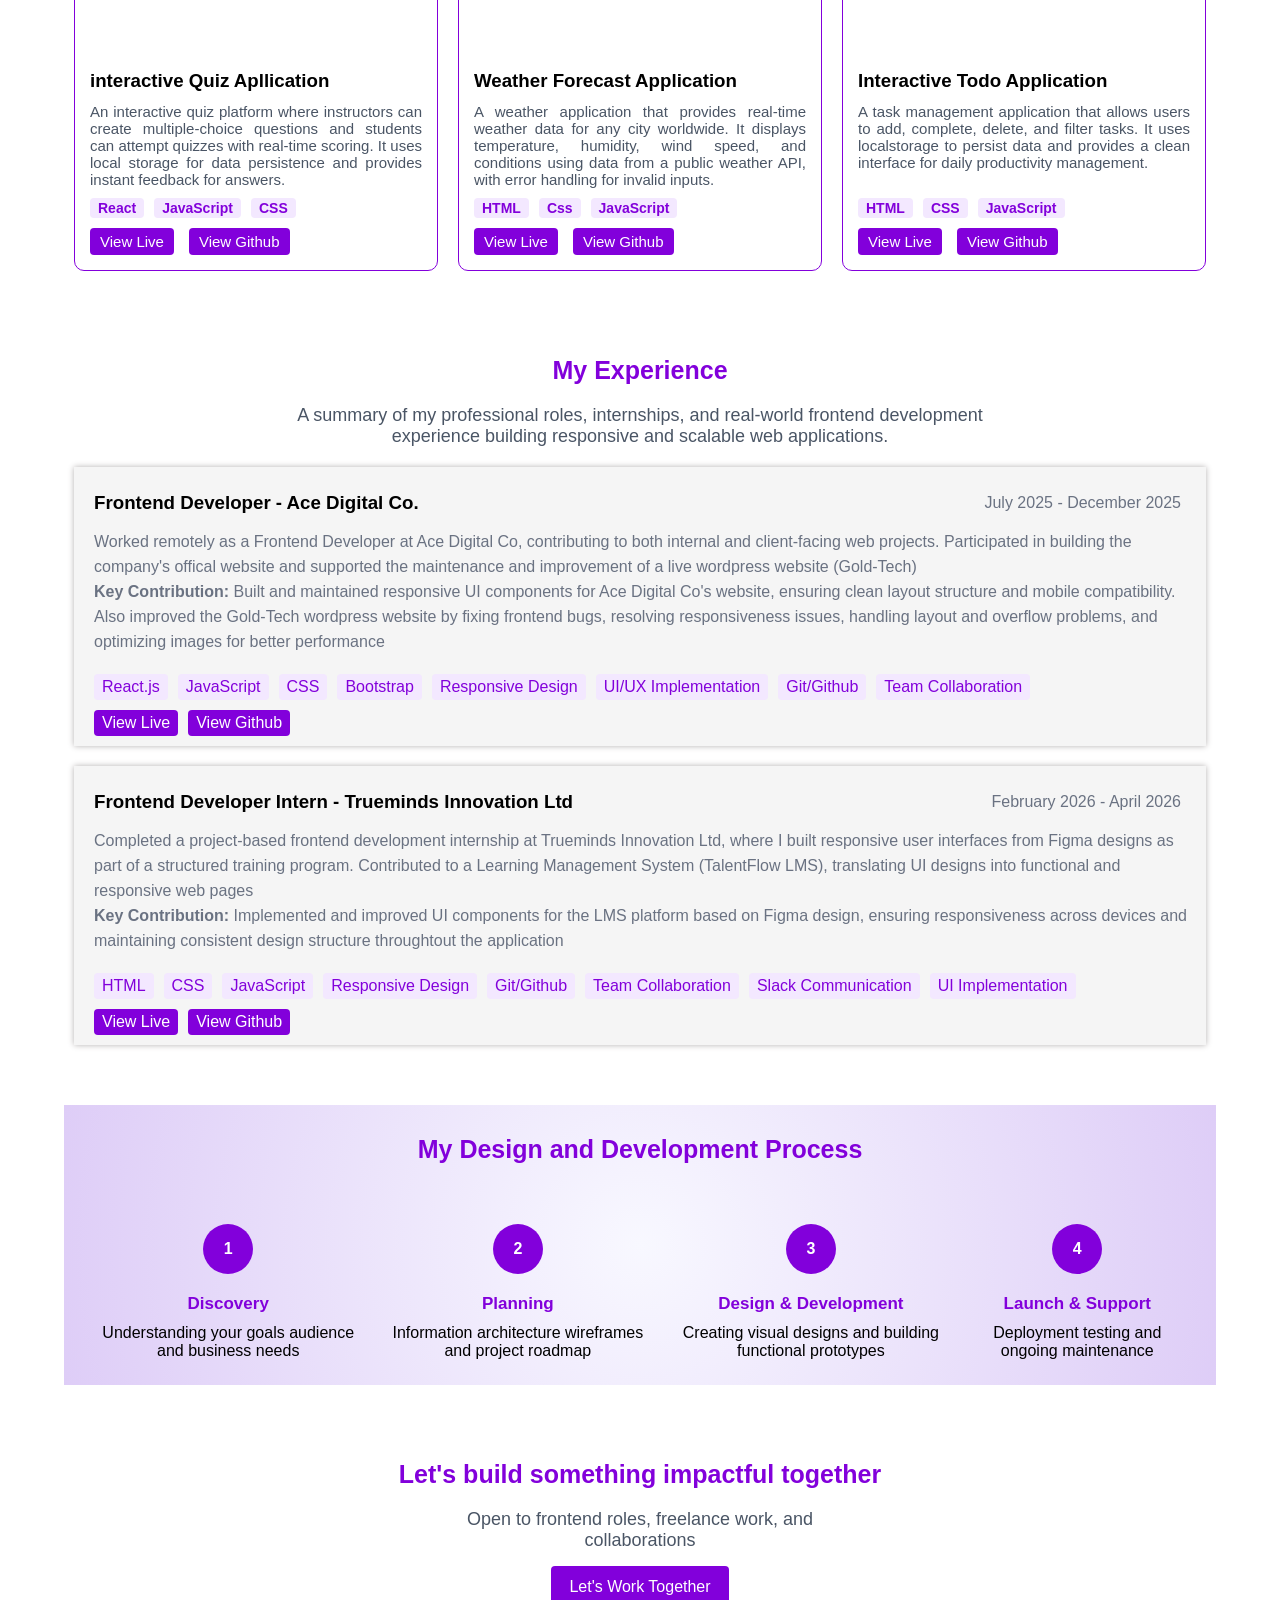
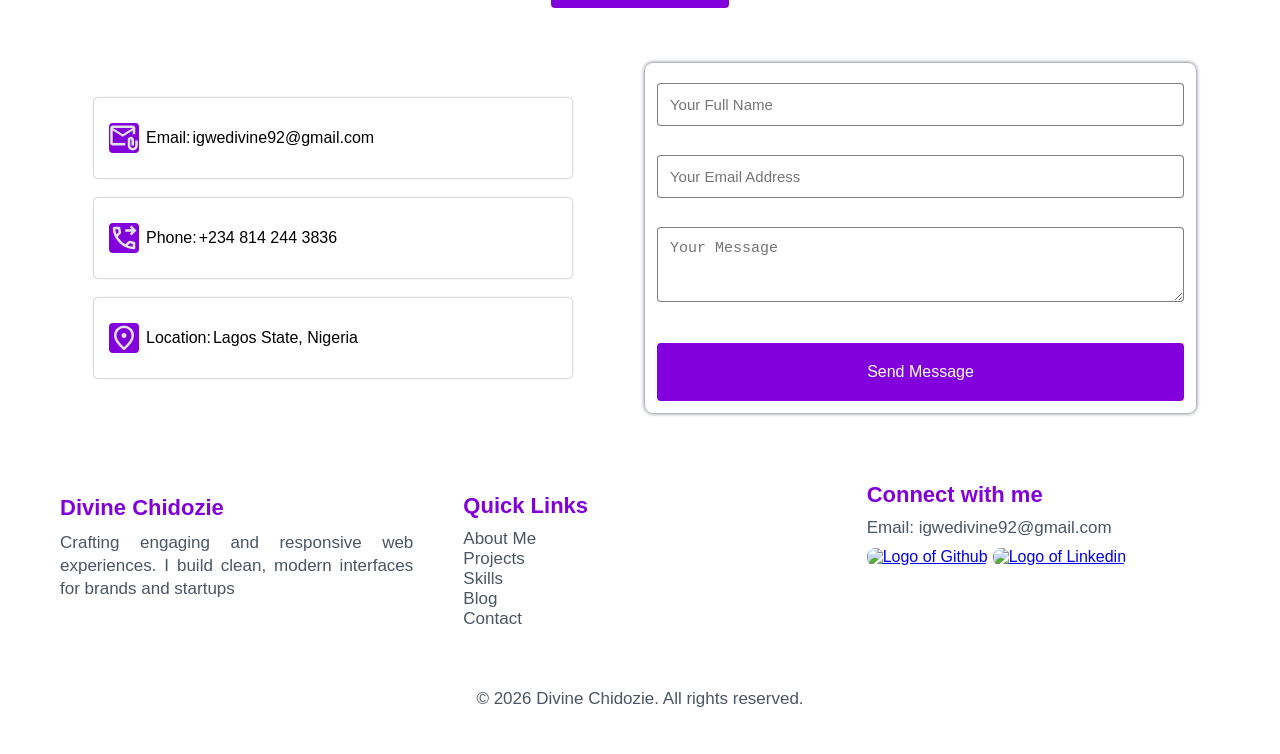
==== commit 522c4788: "new update" ====
--- a/index.html
+++ b/index.html
@@ -2,6 +2,23 @@
 <html lang="en">
   <head>
     <meta charset="UTF-8" />
+    <meta
+      name="description"
+      content="Divine Chidozie - Frontend Developer Portfolio showcasing projects, experience, and skills in React, JavaScript, and modern web development."
+    />
+    <meta
+      name="keywords"
+      content="Frontend Developer, React Developer, Javascript, Portfolio, Web Developer Nigeria"
+    />
+    <meta name="author" content="Divine Chidozie" />
+
+    <!-- Open Graph for Sharing Links -->
+    <meta property="og:title" content="Divine Chidozie Portfolio" />
+    <meta
+      property="og:description"
+      content="Frontend Developer Portfolio showcasing projects and experience."
+    />
+    <meta property="og:type" content="website" />
     <meta name="viewport" content="width=device-width, initial-scale=1.0" />
     <link href="https://unpkg.com/aos@2.3.4/dist/aos.css" rel="stylesheet" />
     <link rel="stylesheet" href="style.css" />
@@ -120,12 +137,7 @@
               <span class="hero-inner-heading">Divine Chidozie</span> <br />
               <span class="hero-role">Frontend Developer</span>
             </h1>
-            <span class="span">Available For Projects.</span>
-            <span class="open-to-roles"
-              >Open to Frontend Internships, Junior Frontend Roles, and
-              Freelance Opportunities.</span
-            >
-
+            <span class="span">Open to New Opportunities</span>
             <p class="hero-para">
               I design and build responsive web applications focused on
               usability, performance, and clean user experience. I enjoy turning
@@ -401,7 +413,9 @@
             <!-- Sixth Project: Weather Application -->
             <div class="first-project-paucek">
               <img src="images/weather app.png" alt="Wather App Screenshot" />
-              <h3 class="project-heading-paucek">Weather Forecast App</h3>
+              <h3 class="project-heading-paucek">
+                Weather Forecast Application
+              </h3>
               <p class="first-project-para">
                 A weather application that provides real-time weather data for
                 any city worldwide. It displays temperature, humidity, wind
@@ -417,12 +431,14 @@
                 <a
                   href="https://weather-app-divines-projects-9a0a3940.vercel.app/"
                   target="_blank"
+                  rel="noopener noreferrer"
                   class="project-link"
                   >View Live</a
                 >
                 <a
                   href="https://github.com/Divine-Chidozie/Weather-App"
                   target="_blank"
+                  rel="noopener noreferrer"
                   class="view-github"
                   >View Github</a
                 >
@@ -493,21 +509,26 @@
             </div>
 
             <p class="experience-item-para">
-              Worked as part of a development team to build a responsive digital
-              startup website. Focused on frontend implementation, UI
-              development, and responsive design using modern web technologies.
+              Worked remotely as a Frontend Developer at Ace Digital Co,
+              contributing to both internal and client-facing web projects.
+              Participated in building the company's offical website and
+              supported the maintenance and improvement of a live wordpress
+              website (Gold-Tech)
             </p>
 
             <p class="experience-item-para">
               <strong>Key Contribution:</strong>
-              Developed reusable UI components and improved overall user
-              experience through responsive layout optimization.
+              Built and maintained responsive UI components for Ace Digital Co's
+              website, ensuring clean layout structure and mobile compatibility.
+              Also improved the Gold-Tech wordpress website by fixing frontend
+              bugs, resolving responsiveness issues, handling layout and
+              overflow problems, and optimizing images for better performance
             </p>
 
             <ul class="experience-skills-list">
               <li>React.js</li>
               <li>JavaScript</li>
-              <li>Css</li>
+              <li>CSS</li>
               <li>Bootstrap</li>
               <li>Responsive Design</li>
               <li>UI/UX Implementation</li>
@@ -517,11 +538,15 @@
 
             <div class="experience-links">
               <a
-                href="https://github.com/Divine-Chidozie/ace-web-frontend"
+                href="https://ace-digital-demo.vercel.app/"
                 target="_blank"
+                rel="noopener noreferrer"
                 >View Live</a
               >
-              <a href="https://ace-digital-demo.vercel.app/" target="_blanks"
+              <a
+                href="https://github.com/Divine-Chidozie/ace-web-frontend"
+                rel="noopener noreferrer"
+                target="_blank"
                 >View Github</a
               >
             </div>
@@ -537,16 +562,19 @@
             </div>
 
             <p class="experience-item-para">
-              Completed a frontend development internship where I contributed to
-              building responsive web interfaces from Figma designs desgins and
-              collaborated with cross - functional teams on real-world projects.
+              Completed a project-based frontend development internship at
+              Trueminds Innovation Ltd, where I built responsive user interfaces
+              from Figma designs as part of a structured training program.
+              Contributed to a Learning Management System (TalentFlow LMS),
+              translating UI designs into functional and responsive web pages
             </p>
 
             <p class="experience-item-para">
               <strong>Key Contribution:</strong>
-              Assisted in developing UI components for a Learning Management
-              System (TalentFlow LMS), focusing on usability and consistency
-              across pages.
+              Implemented and improved UI components for the LMS platform based
+              on Figma design, ensuring responsiveness across devices and
+              maintaining consistent design structure throughtout the
+              application
             </p>
 
             <ul class="experience-skills-list">
@@ -563,11 +591,13 @@
             <div class="experience-links">
               <a
                 href="https://truemind-internship-chucks-kitchen.vercel.app/"
+                rel="noopener noreferrer"
                 target="_blank"
                 >View Live</a
               >
               <a
                 href="https://github.com/Divine-Chidozie/Truemind-Internship-chucks-kitchen"
+                rel="noopener noreferrer"
                 target="_blanks"
                 >View Github</a
               >
@@ -618,7 +648,7 @@
                 Launch & Support
               </h4>
               <p class="design-para para-four">
-                Deployment testing and ongoing maintance
+                Deployment testing and ongoing maintenance
               </p>
             </div>
           </section>
@@ -706,7 +736,7 @@
               </div>
             </aside>
 
-            <form id="form" action="form/api/send-message" method="post">
+            <form id="form" action="#">
               <input
                 type="text"
                 id="name"
--- a/style.css
+++ b/style.css
@@ -186,20 +186,20 @@
   text-align: justify;
   max-width: 250px;
   padding: 2px 10px;
+  font-style: italic;
   margin: 5px 0;
   border-radius: 5px;
 }
 
-.open-to-roles {
+/* .open-to-roles {
   background-color: var(--primary-color);
   color: whitesmoke;
   padding: 2px 10px;
-  margin: 10px 0px;
   border-radius: 5px;
   width: 100%;
   font-style: italic;
   text-align: justify;
-}
+} */
 
 .hero-heading {
   font-size: 50px;
--- a/styles/mediaquery.css
+++ b/styles/mediaquery.css
@@ -216,6 +216,7 @@
   .mobile-menu.active {
     display: block;
   }
+
   .new-download {
     background-color: oklch(49.6% 0.265 301.924);
     display: flex;
@@ -225,31 +226,40 @@
     margin-bottom: 20px;
     width: 95%;
   }
+
   .hero-inner-container {
     margin: 0px;
     margin-top: 20px;
   }
+
   .hero-heading,
   .hero-inner-heading {
     width: 100% !important;
     font-size: 35px;
     padding: 5px;
   }
+
   .hero-para {
     font-size: 17px;
     line-height: 30px;
   }
+
   .view-btn,
   .contact-btn {
     padding: 12px 24px;
     font-size: 16px;
     margin-bottom: 20px;
   }
+
   .span {
     font-size: 18px;
     padding: 4px;
     padding-left: 10px;
   }
+
+  .open-to-roles {
+    text-align: left !important;
+  }
   .hero-image {
     width: 220px;
     height: 220px;
@@ -284,6 +294,10 @@
     font-size: 17px;
     margin-bottom: 20px;
   }
+
+  .contact-para{
+    margin-top: -15px;
+  }
   .ex-para {
     margin-bottom: 0px;
     margin-top: -10px;
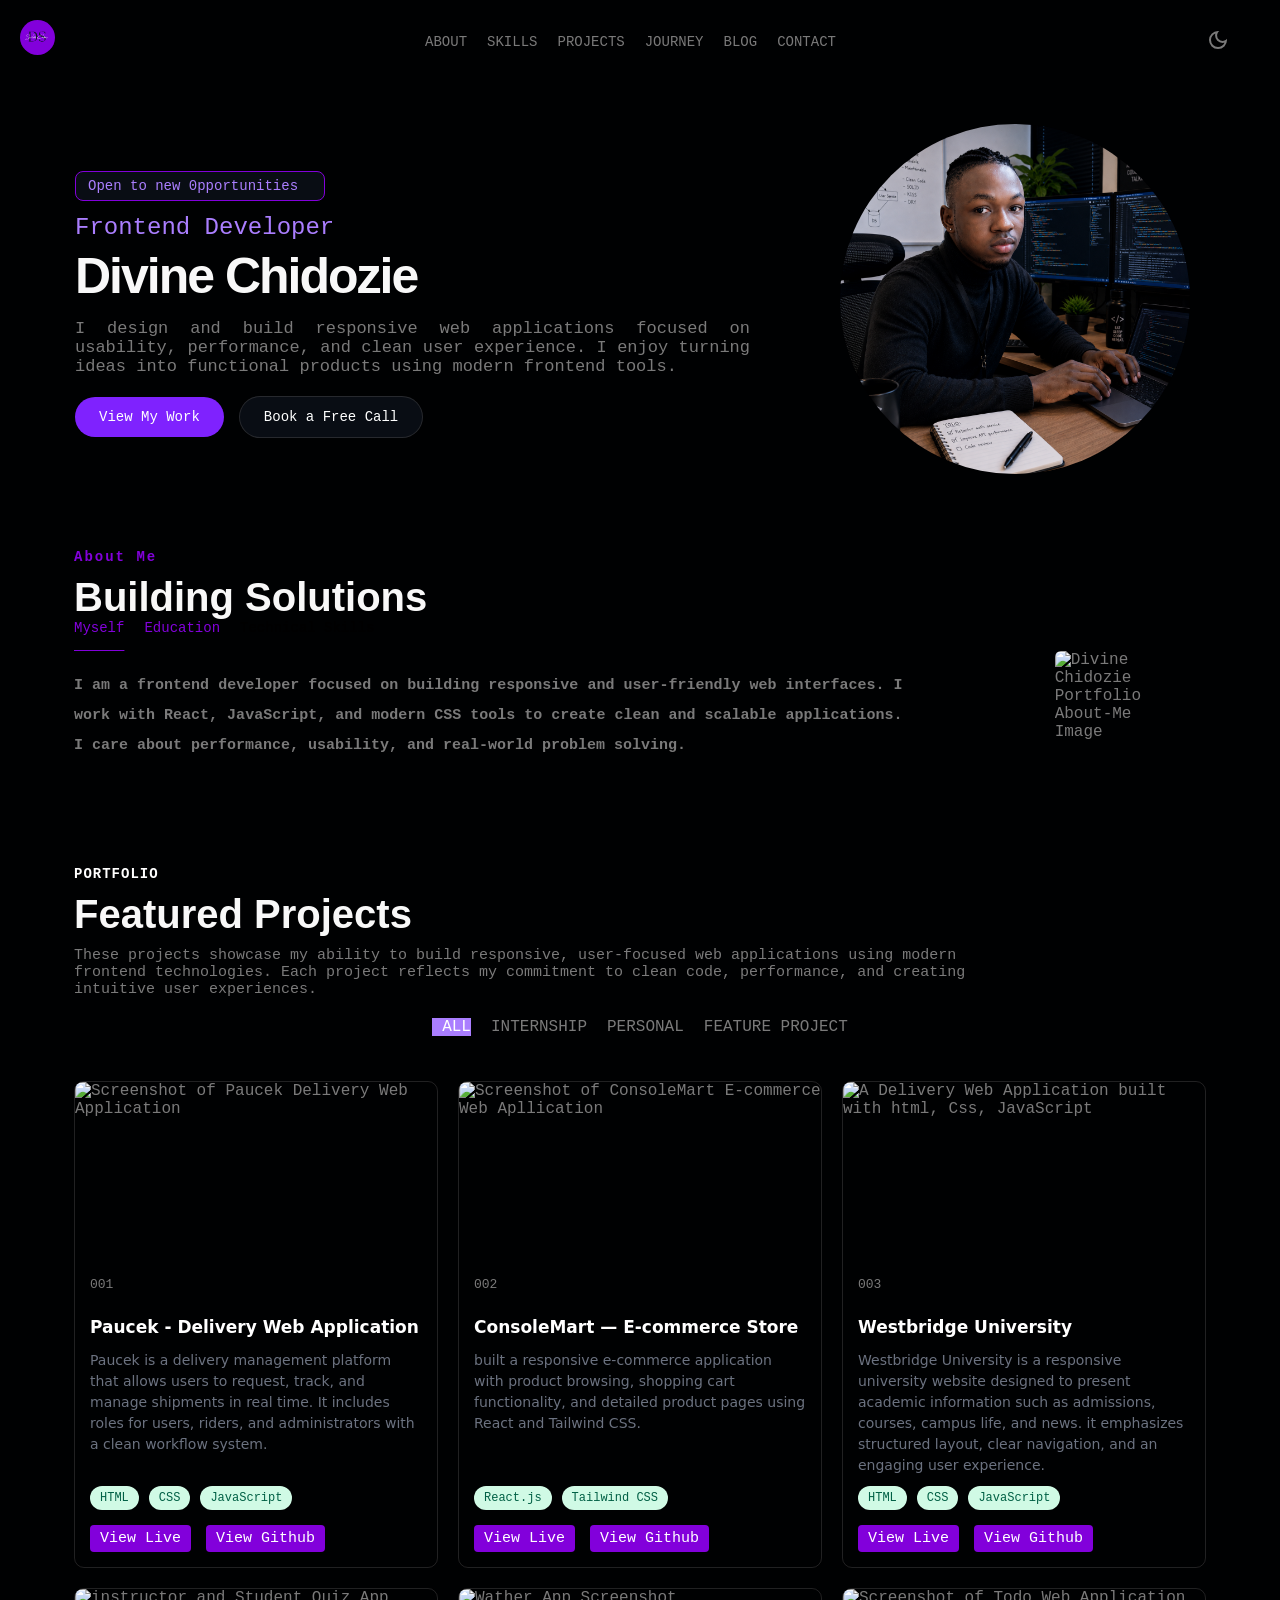
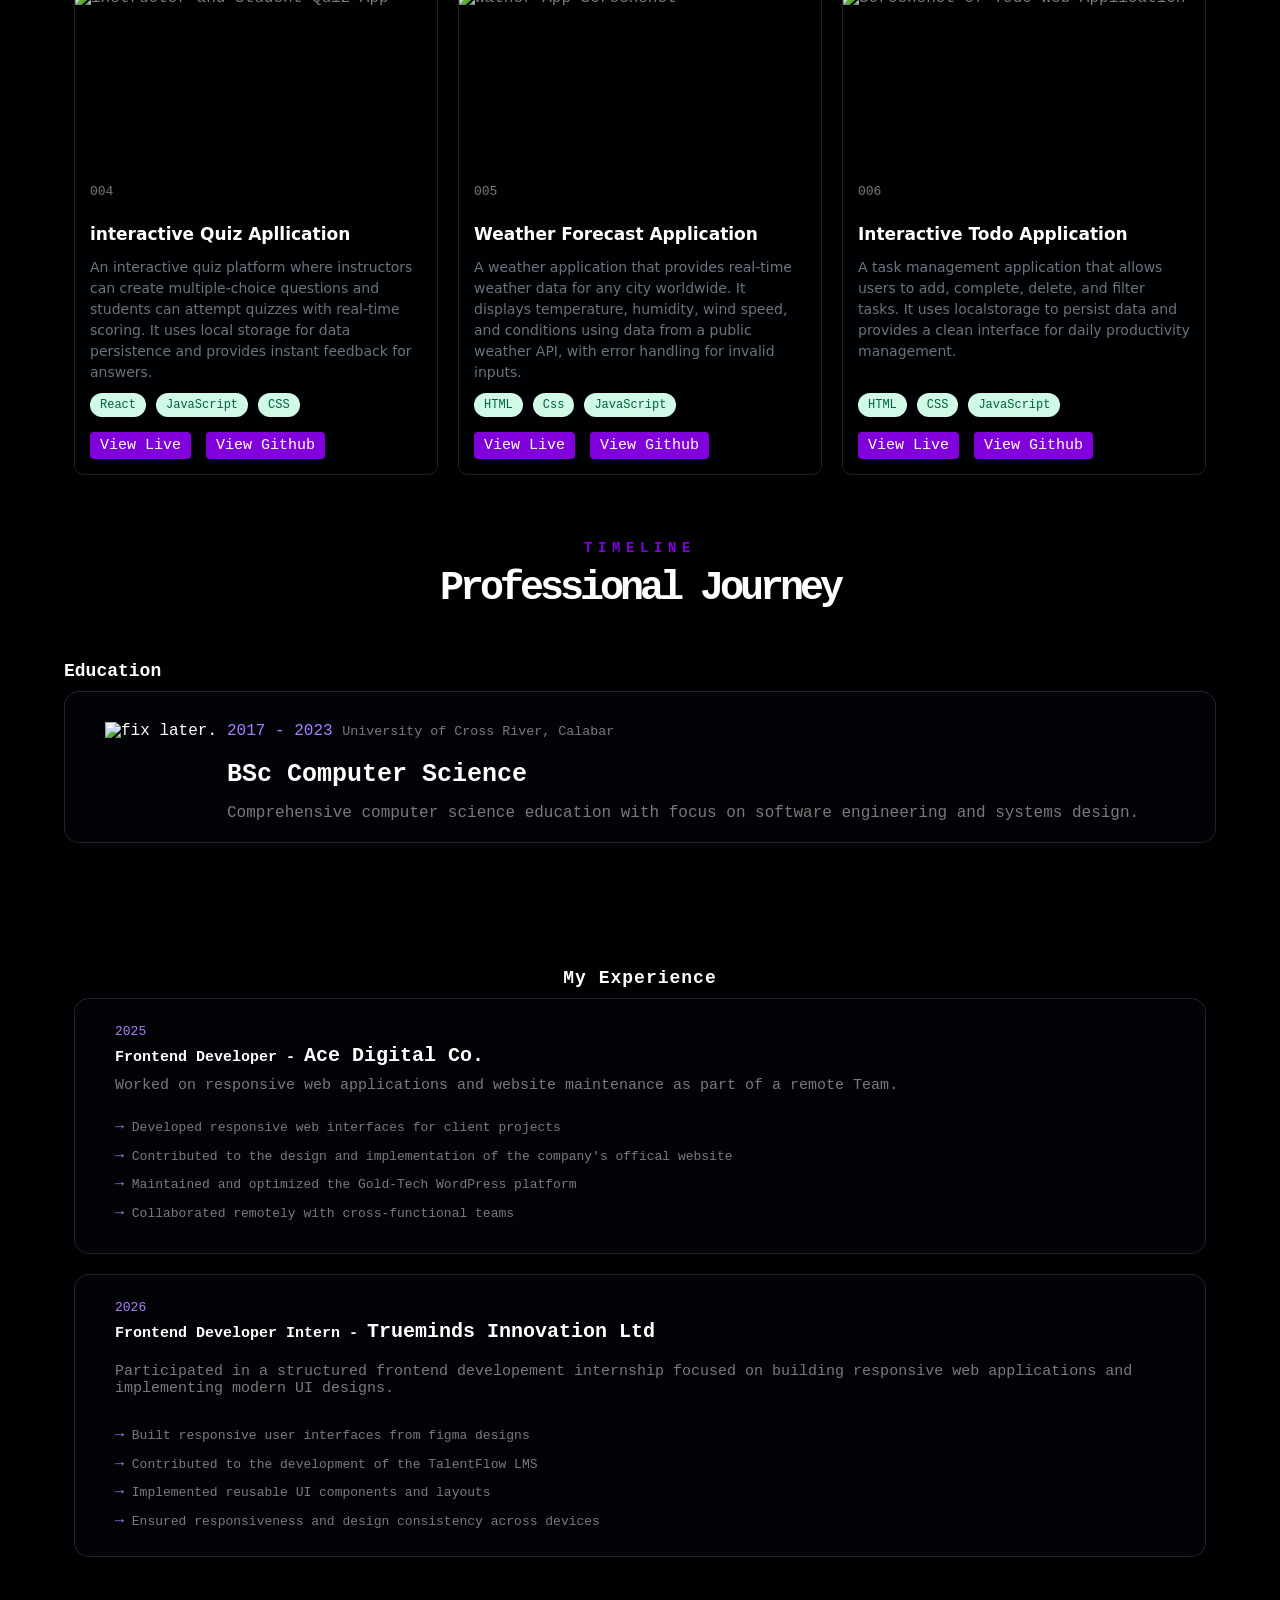
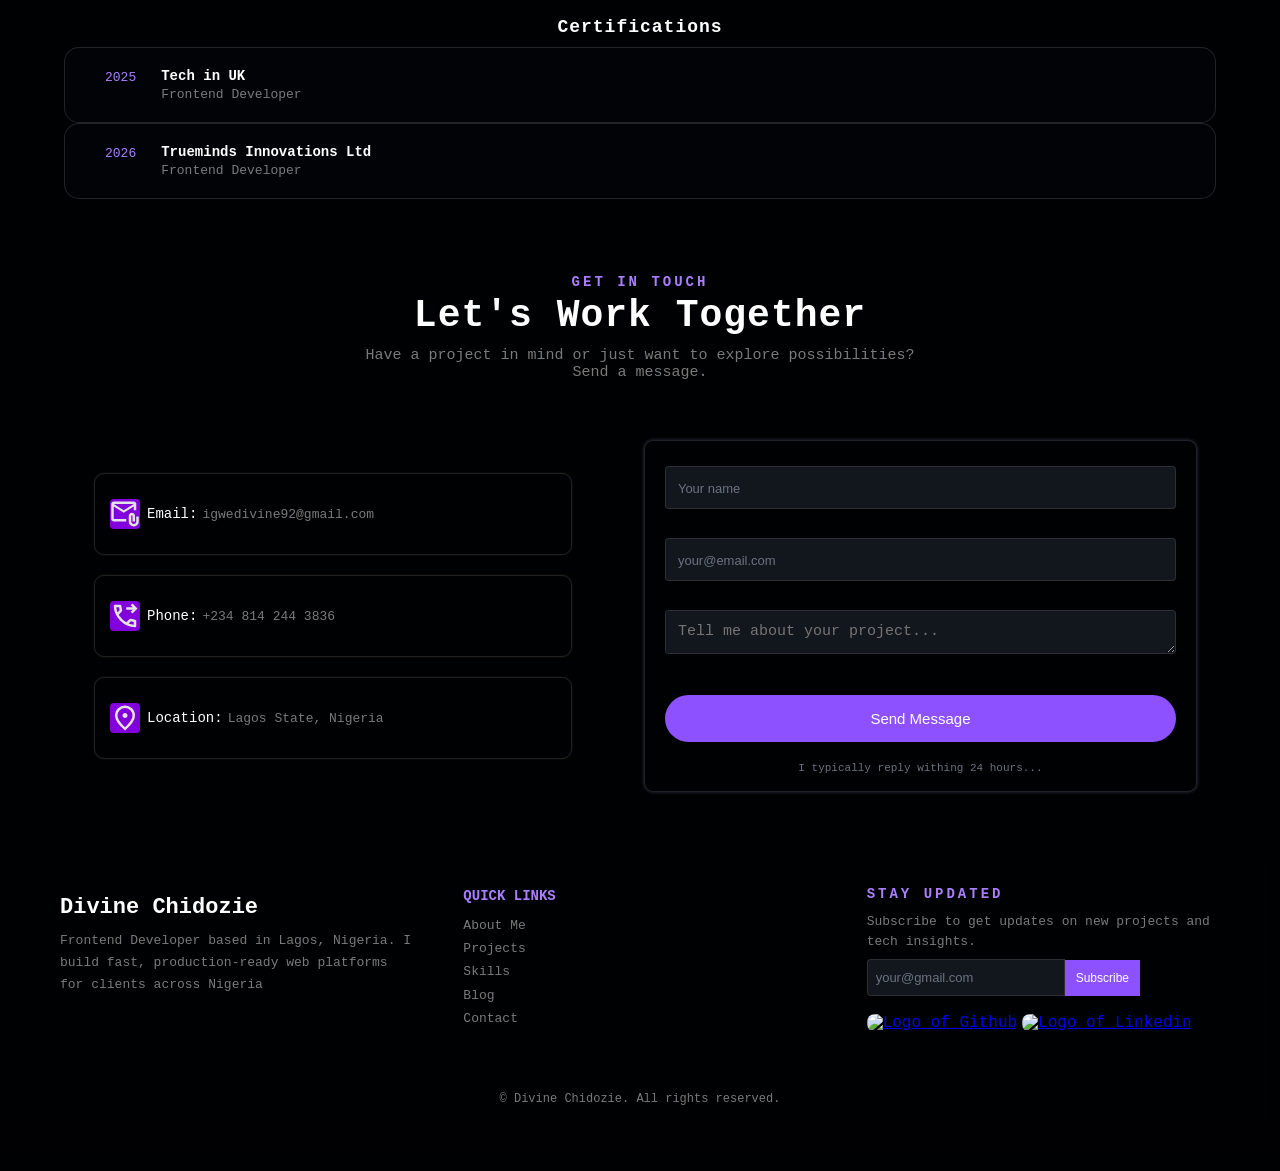
==== commit b91256d9: "updating portfoilio" ====
--- a/index.html
+++ b/index.html
@@ -23,7 +23,7 @@
     <link href="https://unpkg.com/aos@2.3.4/dist/aos.css" rel="stylesheet" />
     <link rel="stylesheet" href="style.css" />
     <link rel="stylesheet" href="styles/mediaquery.css" />
-    <title>Divine Portfolio</title>
+    <title>Divine Chidozie - Frontend Developer</title>
   </head>
   <body>
     <header>
@@ -39,19 +39,20 @@
         ></span>
         <nav>
           <ul class="nav-header-list">
-            <li><a class="nav-list-items" href="#home">Home</a></li>
-            <li><a class="nav-list-items" href="#projects">Projects</a></li>
-            <li><a class="nav-list-items" href="#experience">Experience</a></li>
-            <li><a class="nav-list-items" href="#education">Education</a></li>
+            <li><a class="nav-list-items" href="#home">ABOUT</a></li>
+            <li><a class="nav-list-items" href="#projects">SKILLS</a></li>
+            <li><a class="nav-list-items" href="#experience">PROJECTS</a></li>
+            <li><a class="nav-list-items" href="#education">JOURNEY</a></li>
             <li>
-              <a class="nav-list-items" href="pages/blog.html">Blog</a>
+              <a class="nav-list-items" href="pages/blog.html">BLOG</a>
             </li>
-            <li><a class="nav-list-items" href="#contact">Contact</a></li>
+            <li><a class="nav-list-items" href="#contact">CONTACT</a></li>
           </ul>
         </nav>
 
         <div class="download-toggle-container">
-          <a
+          <!-- Comment Download Resume Button and Text:: Uncomment later if need be. -->
+          <!-- <a
             href="assets/Divine-Chidozie[Frontend-Dev].pdf"
             class="nav-header-btn-container"
             download
@@ -68,9 +69,10 @@
               />
             </svg>
             <span id="download-btn" class="resume-btn">Download Resume</span>
-          </a>
+          </a> -->
 
           <div>
+            <!-- Remember to insert color image to switch between colors -->
             <svg
               xmlns="http://www.w3.org/2000/svg"
               height="24px"
@@ -93,14 +95,14 @@
 
           <nav>
             <ul class="mobile-menu" id="mobileMenu">
-              <li><a href="#home">Home</a></li>
-              <li><a href="#projects">Projects</a></li>
+              <li><a href="#home">ABOUT</a></li>
+              <li><a href="#projects">SKILLS</a></li>
               <li>
-                <a href="#experience">Experience</a>
+                <a href="#experience">PROJECTS</a>
               </li>
-              <li><a href="#education">Education</a></li>
-              <li><a href="#contact">Contact</a></li>
-              <li><a href="/pages/blog.html">Blog</a></li>
+              <li><a href="#education">JOURNEY</a></li>
+              <li><a href="/pages/blog.html">BLOG</a></li>
+              <li><a href="#contact">CONTACT</a></li>
               <a
                 href="assets/Divine-Chidozie[Frontend-Dev].pdf"
                 class="nav-header-btn-container new-download"
@@ -132,12 +134,15 @@
       <section id="home" data-aos="fade-down">
         <div class="hero-container">
           <div class="hero-inner-container">
+            <span class="span">Open to new 0pportunities</span>
+            <!-- <span>Remote Friendly</span>  : Remember to uncomment later and work on this code -->
+            <span class="frontend-heading">Frontend Developer</span>
             <h1 class="hero-heading">
-              Hi, I'm
-              <span class="hero-inner-heading">Divine Chidozie</span> <br />
-              <span class="hero-role">Frontend Developer</span>
+              <!-- Hi, I'm -->
+              Divine Chidozie
+              <!-- <span class="hero-inner-heading">Divine Chidozie</span> <br /> -->
+              <!-- <span class="hero-role">Frontend Developer</span> -->
             </h1>
-            <span class="span">Open to New Opportunities</span>
             <p class="hero-para">
               I design and build responsive web applications focused on
               usability, performance, and clean user experience. I enjoy turning
@@ -146,10 +151,10 @@
 
             <div class="hero-btn-container">
               <a href="#projects" id="view-project" class="view-btn"
-                >View My Works</a
+                >View My Work</a
               >
               <a id="contact-me" href="#contact" class="contact-btn"
-                >Contact Me</a
+                >Book a Free Call</a
               >
             </div>
           </div>
@@ -169,13 +174,17 @@
       <section id="education">
         <div class="about-section">
           <h2 class="about-me-heading">About Me</h2>
+          <p class="about-me-para">Building Solutions</p>
+
           <div class="about-content-image-link">
             <div class="about-link-para">
               <ul class="about-link">
-                <li class="myself" id="myself-link">MYSELF</li>
-                <li class="education" id="education-link">EDUCATION</li>
+                <li class="myself" id="myself-link">Myself</li>
+                <li class="education" id="education-link">Education</li>
                 <li class="skills" id="skills-link">
-                  <a id="skills-link-btn" href="pages/skills.html">SKILLS</a>
+                  <a id="skills-link-btn" href="pages/skills.html"
+                    >Technical Skills</a
+                  >
                 </li>
               </ul>
 
@@ -197,9 +206,9 @@
                 development.
               </p>
 
-              <a href="#contact" id="getInTouch" class="get-in-touch-btn"
+              <!-- <a href="#contact" id="getInTouch" class="get-in-touch-btn"
                 >Get in Touch</a
-              >
+              > -->
             </div>
 
             <div
@@ -207,6 +216,7 @@
               data-aos="fade-right"
               data-aos-delay="200"
             >
+              <!-- Remember to replace this image with another image later. -->
               <img
                 src="images/Divine-Chidozie-about.jpg"
                 alt="Divine Chidozie Portfolio About-Me Image"
@@ -221,7 +231,8 @@
       <section id="projects">
         <div class="project-section" data-aos="fade-up" data-aos-delay="200">
           <div class="project-heading-para">
-            <h2 class="project-heading">My Projects</h2>
+            <h2 class="project-heading">PORTFOLIO</h2>
+            <p class="featured-projects-para">Featured Projects</p>
             <p class="project-para">
               These projects showcase my ability to build responsive,
               user-focused web applications using modern frontend technologies.
@@ -230,6 +241,15 @@
             </p>
           </div>
 
+          <section class="projects-btn">
+            <ul class="featured-project-container-btn">
+              <li class="project-btn active all">ALL</li>
+              <li class="project-btn internship">INTERNSHIP</li>
+              <li class="project-btn Personal">PERSONAL</li>
+              <li class="project-btn feature-project">FEATURE PROJECT</li>
+            </ul>
+          </section>
+
           <div class="project-container">
             <!-- First Project:: Paucek Delivery Application -->
             <div class="first-project-paucek">
@@ -237,6 +257,7 @@
                 src="images/paucek.png"
                 alt="Screenshot of Paucek Delivery Web Application"
               />
+              <p class="project-number">001</p>
               <h3 class="project-heading-paucek">
                 Paucek - Delivery Web Application
               </h3>
@@ -273,6 +294,7 @@
                 src="images/consoleMart.png"
                 alt="Screenshot of ConsoleMart E-commerce Web Apllication"
               />
+              <p class="project-number">002</p>
               <h3 class="project-heading-paucek">
                 ConsoleMart — E-commerce Store
               </h3>
@@ -282,10 +304,11 @@
                 React and Tailwind CSS.
               </p>
               <ul class="project-list-item">
-                <li class="badge">React</li>
-                <li class="badge">JavaScript</li>
+                <li class="badge">React.js</li>
+                <!-- <li class="badge">JavaScript</li> -->
                 <li class="badge">Tailwind CSS</li>
               </ul>
+
               <div class="project-btn">
                 <a
                   href="https://consolemart-store.vercel.app/"
@@ -308,6 +331,7 @@
                 src="images/westbridge-university.png"
                 alt="A Delivery Web Application built with html, Css, JavaScript"
               />
+              <p class="project-number">003</p>
               <h3 class="project-heading-paucek">Westbridge University</h3>
               <p class="first-project-para">
                 Westbridge University is a responsive university website
@@ -380,6 +404,7 @@
                 src="images/quickquiz.png"
                 alt="instructor and Student Quiz App"
               />
+              <p class="project-number">004</p>
               <h3 class="project-heading-paucek">
                 interactive Quiz Apllication
               </h3>
@@ -413,6 +438,7 @@
             <!-- Sixth Project: Weather Application -->
             <div class="first-project-paucek">
               <img src="images/weather app.png" alt="Wather App Screenshot" />
+              <p class="project-number">005</p>
               <h3 class="project-heading-paucek">
                 Weather Forecast Application
               </h3>
@@ -451,6 +477,7 @@
                 src="images/todo-app.png"
                 alt="Screenshot of Todo Web Application"
               />
+              <p class="project-number">006</p>
               <h3 class="project-heading-paucek">
                 Interactive Todo Application
               </h3>
@@ -486,133 +513,131 @@
         </div>
       </section>
 
+      <section class="edu-timeline-container">
+        <div class="edu-timeline">
+          <h3 class="time-line">timeline</h3>
+          <h2 class="professional-journey">Professional Journey</h2>
+        </div>
+
+        <div class="edu-container">
+          <h2>Education</h2>
+
+          <div class="edu-description-container main-container">
+            <!-- This div with class name edu-img is the inner container that contains the image -->
+            <div class="edu-img">
+              <!-- Rememeber to put the image of a gradute cap here -->
+              <img src="" alt="fix later." />
+            </div>
+
+            <!-- This div with the class name edu-details is the inner container that contains the details -->
+            <div class="edu-details">
+              <span class="year"
+                >2017 - 2023
+                <small class="school"
+                  >University of Cross River, Calabar</small
+                ></span
+              >
+              <h4 class="course-of-study">BSc Computer Science</h4>
+
+              <p class="study-description">
+                Comprehensive computer science education with focus on software
+                engineering and systems design.
+              </p>
+            </div>
+          </div>
+        </div>
+      </section>
+
       <!-- ===== Experience Section ===== -->
       <section id="experience">
         <section class="experience-section">
           <div class="experience-heading-para">
             <h2 class="ex-heading">My Experience</h2>
-            <p class="ex-para">
-              A summary of my professional roles, internships, and real-world
-              frontend development experience building responsive and scalable
-              web applications.
-            </p>
           </div>
 
           <!-- ===== Expeience 1 ===== -->
           <div class="experience-item">
             <!-- Remember to add projects you have worked on here -->
             <div class="experience-heading-span">
+              <span class="experience-date">2025</span>
+
               <h3 id="ex-heading-1" class="experience-heading-3">
-                Frontend Developer - Ace Digital Co.
+                Frontend Developer -
+                <span class="work-title">Ace Digital Co.</span>
               </h3>
-              <span class="experience-date">July 2025 - December 2025</span>
+
+              <p class="experience-item-para">
+                Worked on responsive web applications and website maintenance as
+                part of a remote Team.
+              </p>
+
+              <!-- <span class="experience-date">July 2025 - December 2025</span> -->
+
+              <ul class="experience-item-list">
+                <li>
+                  <span class="item-list-arrow">→</span> Developed responsive
+                  web interfaces for client projects
+                </li>
+                <li>
+                  <span class="item-list-arrow">→</span> Contributed to the
+                  design and implementation of the company's offical website
+                </li>
+                <li>
+                  <span class="item-list-arrow">→</span> Maintained and
+                  optimized the Gold-Tech WordPress platform
+                </li>
+                <li>
+                  <span class="item-list-arrow">→</span> Collaborated remotely
+                  with cross-functional teams
+                </li>
+              </ul>
+            </div>
+          </div>
+
+          <!-- ===== Experience 2 ===== -->
+          <div class="experience-item experience-2">
+            <div class="experience-heading-span">
+              <span class="experience-date">2026</span>
+              <h3 id="ex-heading-2" class="experience-heading-3">
+                Frontend Developer Intern -
+                <span class="work-title">Trueminds Innovation Ltd</span>
+              </h3>
             </div>
 
             <p class="experience-item-para">
-              Worked remotely as a Frontend Developer at Ace Digital Co,
-              contributing to both internal and client-facing web projects.
-              Participated in building the company's offical website and
-              supported the maintenance and improvement of a live wordpress
-              website (Gold-Tech)
+              Participated in a structured frontend developement internship
+              focused on building responsive web applications and implementing
+              modern UI designs.
             </p>
 
-            <p class="experience-item-para">
-              <strong>Key Contribution:</strong>
-              Built and maintained responsive UI components for Ace Digital Co's
-              website, ensuring clean layout structure and mobile compatibility.
-              Also improved the Gold-Tech wordpress website by fixing frontend
-              bugs, resolving responsiveness issues, handling layout and
-              overflow problems, and optimizing images for better performance
-            </p>
-
-            <ul class="experience-skills-list">
-              <li>React.js</li>
-              <li>JavaScript</li>
-              <li>CSS</li>
-              <li>Bootstrap</li>
-              <li>Responsive Design</li>
-              <li>UI/UX Implementation</li>
-              <li>Git/Github</li>
-              <li>Team Collaboration</li>
+            <ul class="experience-item-list">
+              <li>
+                <span class="item-list-arrow">→</span> Built responsive user
+                interfaces from figma designs
+              </li>
+              <li>
+                <span class="item-list-arrow">→</span> Contributed to the
+                development of the TalentFlow LMS
+              </li>
+              <li>
+                <span class="item-list-arrow">→</span> Implemented reusable UI
+                components and layouts
+              </li>
+              <li>
+                <span class="item-list-arrow">→</span> Ensured responsiveness
+                and design consistency across devices
+              </li>
             </ul>
-
-            <div class="experience-links">
-              <a
-                href="https://ace-digital-demo.vercel.app/"
-                target="_blank"
-                rel="noopener noreferrer"
-                >View Live</a
-              >
-              <a
-                href="https://github.com/Divine-Chidozie/ace-web-frontend"
-                rel="noopener noreferrer"
-                target="_blank"
-                >View Github</a
-              >
-            </div>
-          </div>
-
-          <!-- ===== Experience 2 ===== -->
-          <div class="experience-item">
-            <div class="experience-heading-span">
-              <h3 id="ex-heading-2" class="experience-heading-3">
-                Frontend Developer Intern - Trueminds Innovation Ltd
-              </h3>
-              <span class="experience-date">February 2026 - April 2026</span>
-            </div>
-
-            <p class="experience-item-para">
-              Completed a project-based frontend development internship at
-              Trueminds Innovation Ltd, where I built responsive user interfaces
-              from Figma designs as part of a structured training program.
-              Contributed to a Learning Management System (TalentFlow LMS),
-              translating UI designs into functional and responsive web pages
-            </p>
-
-            <p class="experience-item-para">
-              <strong>Key Contribution:</strong>
-              Implemented and improved UI components for the LMS platform based
-              on Figma design, ensuring responsiveness across devices and
-              maintaining consistent design structure throughtout the
-              application
-            </p>
-
-            <ul class="experience-skills-list">
-              <li>HTML</li>
-              <li>CSS</li>
-              <li>JavaScript</li>
-              <li>Responsive Design</li>
-              <li>Git/Github</li>
-              <li>Team Collaboration</li>
-              <li>Slack Communication</li>
-              <li>UI Implementation</li>
-            </ul>
-
-            <div class="experience-links">
-              <a
-                href="https://truemind-internship-chucks-kitchen.vercel.app/"
-                rel="noopener noreferrer"
-                target="_blank"
-                >View Live</a
-              >
-              <a
-                href="https://github.com/Divine-Chidozie/Truemind-Internship-chucks-kitchen"
-                rel="noopener noreferrer"
-                target="_blanks"
-                >View Github</a
-              >
-            </div>
           </div>
         </section>
       </section>
 
       <!-- ===== Design and Development Section ===== -->
-      <section>
+      <!-- <section>
         <div class="design-section" data-aos="fade-up" data-aos-delay="400">
           <h2 class="design-heading">My Design and Development Process</h2>
 
           <section class="design-pattern">
-            <!-- first div -->
             <div class="design-pattern-11">
               <div class="design-number">1</div>
               <h4 class="design-pattern-heading heading-four">Discovery</h4>
@@ -621,7 +646,6 @@
               </p>
             </div>
 
-            <!-- second div -->
             <div class="design-pattern-11">
               <div class="design-number">2</div>
               <h4 class="design-pattern-heading heading-four">Planning</h4>
@@ -630,7 +654,6 @@
               </p>
             </div>
 
-            <!-- third div -->
             <div class="design-pattern-11">
               <div class="design-number">3</div>
               <h4 class="design-pattern-heading heading-four">
@@ -641,7 +664,6 @@
               </p>
             </div>
 
-            <!-- fouth div -->
             <div class="design-pattern-11">
               <div class="design-number">4</div>
               <h4 class="design-pattern-heading heading-four">
@@ -653,21 +675,51 @@
             </div>
           </section>
         </div>
+      </section> -->
+
+      <!-- Certification -->
+
+      <section>
+        <div class="certification edu-container">
+          <h2 class="ex-heading">Certifications</h2>
+
+          <div class="experience-item certificate-item">
+            <div class="certification-year-container">
+              <span class="experience-date certificate-date">2025</span>
+            </div>
+
+            <div class="certification-details-container">
+              <h4>Tech in UK</h4>
+              <p>Frontend Developer</p>
+            </div>
+          </div>
+
+          <div class="experience-item certificate-item">
+            <div class="certification-year-container">
+              <span class="experience-date certificate-date">2026</span>
+            </div>
+
+            <div class="certification-details-container">
+              <h4>Trueminds Innovations Ltd</h4>
+              <p>Frontend Developer</p>
+            </div>
+          </div>
+        </div>
       </section>
 
       <!-- ===== CTA Section ===== -->
       <section id="contact">
         <div class="contact-section" data-aos="zoom-in" data-aos-delay="400">
           <div class="contact-heading-para">
-            <h2 class="contact-heading">
-              Let's build something impactful together
-            </h2>
+            <h4 class="contact-heading-small">GET IN TOUCH</h4>
+            <h2 class="contact-heading">Let's Work Together</h2>
             <p class="contact-para">
-              Open to frontend roles, freelance work, and collaborations
+              Have a project in mind or just want to explore possibilities? Send
+              a message.
             </p>
-            <a href="#" class="work-together-btn" id="work-together-btn"
+            <!-- <a href="#" class="work-together-btn" id="work-together-btn"
               >Let's Work Together</a
-            >
+            > -->
           </div>
 
           <section class="contact-address-form">
@@ -685,7 +737,7 @@
                     d="M440-520 120-720v400h400v80H120q-33 0-56.5-23.5T40-320v-480q0-33 23.5-56.5T120-880h640q33 0 56.5 23.5T840-800v200h-80v-120L440-520Zm0-80 320-200H120l320 200ZM760-80q-66 0-113-47t-47-113v-180q0-42 29-71t71-29q42 0 71 29t29 71v180h-80v-180q0-8-6-14t-14-6q-8 0-14 6t-6 14v180q0 33 23.5 56.5T760-160q33 0 56.5-23.5T840-240v-160h80v160q0 66-47 113T760-80ZM120-720v-80 480-400Z"
                   />
                 </svg>
-                <h4>Email:</h4>
+                <h4 class="email">Email:</h4>
                 <p>
                   <a
                     id="email-link"
@@ -710,8 +762,8 @@
                   />
                 </svg>
                 <!-- Add phone icon image later: don't forget -->
-                <h4>Phone:</h4>
-                <p class="contact-phone-no">+234 814 244 3836</p>
+                <h4 class="email phone">Phone:</h4>
+                <p class="contact-phone-no email-link">+234 814 244 3836</p>
               </address>
 
               <address class="location-container">
@@ -727,8 +779,8 @@
                     d="M480-480q33 0 56.5-23.5T560-560q0-33-23.5-56.5T480-640q-33 0-56.5 23.5T400-560q0 33 23.5 56.5T480-480Zm0 294q122-112 181-203.5T720-552q0-109-69.5-178.5T480-800q-101 0-170.5 69.5T240-552q0 71 59 162.5T480-186Zm0 106Q319-217 239.5-334.5T160-552q0-150 96.5-239T480-880q127 0 223.5 89T800-552q0 100-79.5 217.5T480-80Zm0-480Z"
                   />
                 </svg>
-                <h4>Location:</h4>
-                <p>Lagos State, Nigeria</p>
+                <h4 class="email location">Location:</h4>
+                <p class="email-link">Lagos State, Nigeria</p>
               </address>
 
               <div>
@@ -742,7 +794,7 @@
                 id="name"
                 name="name"
                 autocomplete="on"
-                placeholder="Your Full Name"
+                placeholder="Your name"
               />
               <p id="name-error" class="error name-error"></p>
               <input
@@ -750,19 +802,20 @@
                 id="email"
                 name="email"
                 autocomplete="on"
-                placeholder="Your Email Address"
+                placeholder="your@email.com"
               />
               <p id="email-error" class="error email-error"></p>
               <textarea
                 id="message"
                 rows="3"
                 name="message"
-                placeholder="Your Message"
+                placeholder="Tell me about your project..."
               ></textarea>
               <p id="textarea-error" class="error textarea-error"></p>
               <button type="submit" class="submit-btn" id="submit-btn">
                 Send Message
               </button>
+              <p class="button-text">I typically reply withing 24 hours...</p>
             </form>
           </section>
         </div>
@@ -775,8 +828,8 @@
           <div class="footer-section-container">
             <h2 class="footer-heading">Divine Chidozie</h2>
             <p class="footer-para">
-              Crafting engaging and responsive web experiences. I build clean,
-              modern interfaces for brands and startups
+              Frontend Developer based in Lagos, Nigeria. I build fast,
+              production-ready web platforms for clients across Nigeria
             </p>
           </div>
 
@@ -792,11 +845,21 @@
           </div>
 
           <div class="footer-section-container">
-            <h4 class="connect-heading">Connect with me</h4>
-            <p class="connect-para">
-              Email:
-              <a href="mailto:igwedivine92@gmail.com">igwedivine92@gmail.com</a>
+            <h4 class="connect-heading">Stay Updated</h4>
+            <p class="connect-text">
+              Subscribe to get updates on new projects and tech insights.
             </p>
+            <div class="subscribe-container">
+              <input
+                type="text"
+                name="subscribe-name"
+                id="subscribe"
+                placeholder="your@gmail.com"
+              />
+              <button type="submit" id="subscribe" class="subscribe">
+                Subscribe
+              </button>
+            </div>
 
             <div class="footer-link-icons">
               <!-- add social media icons: also to represent your social handles -->
@@ -836,6 +899,6 @@
       });
     </script>
 
-    <script src="script.js"></script>
+    <!-- <script src="script.js"></script> -->
   </body>
 </html>
--- a/style.css
+++ b/style.css
@@ -1,12 +1,14 @@
 :root {
-  --bg-color: #ffffff;
-  --text-color: #000000;
+  /* --bg-color: #ffffff; Intial Background Color */
+  --bg-color: oklch(0.06 0.015 260); /* Changed Background Color this new one */
+  --text-color: oklch(0.58 0 0);
   --heading-color: #000000; /* default heading color */
   --heading-four: oklch(49.6% 0.265 301.924);
   --para-four: #000000;
   --muted-text: oklch(44.6% 0.03 256.802);
   --primary-color: oklch(49.6% 0.265 301.924);
   --card-bg: #ffffff;
+  --muted-foreground: lab(51.28% -0.0000298023 0);
   --btn-bg: oklch(49.6% 0.265 301.924);
   --gradient-btn: linear-gradient(
     90deg,
@@ -14,18 +16,23 @@
     rgb(79, 58, 246),
     rgb(0, 171, 223)
   );
-}
-.dark-background {
-  --bg-color: oklch(12.9% 0.042 264.695);
-  --text-color: oklch(98.4% 0.003 247.858);
-  --para-text: #000000;
-  --heading-color: #000000; /* heading in dark mode */
-  --heading-four: #000000;
-  --para-four: #000000;
-  --muted-text: #cccccc;
-  --card-bg: #111111;
-  --btn-bg: oklch(49.6% 0.265 301.924);
-}
+
+  --open-new-opportunities-color: oklch(0.7 0.2 295);
+  --view-my-work-bg-color: lab(41.088% 68.9966 -91.995);
+}
+
+/* .dark-background { */
+/* --bg-color: oklch(12.9% 0.042 264.695); */
+/* --text-color: oklch(98.4% 0.003 247.858); */
+/* --text-color: oklch(0.58 0 0); */
+/* --para-text: #000000; */
+/* --heading-color: #000000; heading in dark mode */
+/* --heading-four: #000000; */
+/* --para-four: #000000; */
+/* --muted-text: #cccccc; */
+/* --card-bg: #111111; */
+/* --btn-bg: oklch(49.6% 0.265 301.924); */
+/* } */
 
 /* ***** Global Styles ***** */
 * {
@@ -39,8 +46,9 @@
   scroll-behavior: smooth;
   overflow-x: hidden;
 }
+
 body {
-  font-family: "Segoe UI", Tahoma, Geneva, Verdana, sans-serif;
+  font-family: monospace, san-serif;
   background-color: var(--bg-color);
   color: var(--text-color);
   transition:
@@ -49,11 +57,21 @@
 }
 
 .hero-heading {
-  color: var(--heading-color);
-}
+  /* color: var(--heading-color); */
+  margin-top: 8px;
+  color: oklch(0.98 0 0);
+  font-size: 40px;
+  font-weight: bold;
+  font-family:
+    "Trebuchet MS", "Lucida Sans Unicode", "Lucida Grande", "Lucida Sans",
+    Arial, sans-serif;
+}
+
 .hero-para {
   color: var(--para-text);
-}
+  margin-bottom: 20px;
+}
+
 .heading-four {
   color: var(--heading-four);
 }
@@ -78,7 +96,8 @@
   justify-content: space-between;
   align-items: center;
   padding: 20px;
-  font-size: 18px;
+
+  font-size: 14px;
   position: fixed;
   top: 0;
   right: 0;
@@ -112,7 +131,7 @@
   display: flex;
   justify-content: center;
   align-items: center;
-  gap: 10px;
+  gap: 20px;
   list-style-type: none;
 }
 
@@ -139,8 +158,7 @@
 
 .toggle-btn {
   cursor: pointer;
-  /* background-color: green; */
-  color: var(--primary-color);
+  fill: var(--text-color);
 }
 
 .nav-header-btn-container,
@@ -167,7 +185,7 @@
 }
 
 .hero-container {
-  background: radial-gradient(circle, rgb(248, 248, 255), rgb(222, 205, 247));
+  /* background: radial-gradient(circle, rgb(248, 248, 255), rgb(222, 205, 247)); */
   padding: 20px;
   display: flex;
   justify-content: space-between;
@@ -180,15 +198,22 @@
 }
 
 .span {
-  background-color: var(--primary-color);
-  color: white;
+  border: 1px solid var(--primary-color);
+  font-size: 14px;
+  color: var(--open-new-opportunities-color);
+  background-color: oklch(0.16 0.015 260);
   display: block;
   text-align: justify;
   max-width: 250px;
-  padding: 2px 10px;
-  font-style: italic;
+  padding: 6px 12px;
   margin: 5px 0;
-  border-radius: 5px;
+  border-radius: 8px;
+  margin-bottom: 13px;
+}
+
+.frontend-heading {
+  color: var(--open-new-opportunities-color);
+  font-size: 24px;
 }
 
 /* .open-to-roles {
@@ -232,17 +257,22 @@
 
 .view-btn {
   padding: 10px 18px;
-  background: var(--gradient-btn);
+  padding: 12px 24px;
   color: #ffffff;
-  border-radius: 4px;
+  background: var(--view-my-work-bg-color);
+  font-weight: 500;
+  border: none;
+  border-radius: 24px;
+  font-size: 14px;
 }
 
 .contact-btn {
-  padding: 10px 18px;
-  border: 1px solid rgb(147, 24, 250);
-  background: #ffffff;
-  color: #000000;
-  border-radius: 4px;
+  padding: 12px 24px;
+  border: 1px solid #5e5e5e59;
+  background: oklch(0.16 0.015 260);
+  color: #fff;
+  font-size: 14px;
+  border-radius: 24px;
 }
 
 .hero-image-container {
@@ -265,9 +295,31 @@
 /* ***** About Section ***** */
 .about-me-heading {
   color: var(--primary-color);
-  font-size: 25px;
+  font-size: 14px;
   margin-top: 20px;
-  margin-bottom: 20px;
+  margin-bottom: 10px;
+  letter-spacing: 2px;
+}
+
+.about-me-para {
+  font-size: 40px;
+  font-family:
+    "Trebuchet MS", "Lucida Sans Unicode", "Lucida Grande", "Lucida Sans",
+    Arial, sans-serif;
+  font-weight: 700;
+  color: oklch(0.98 0 0);
+  /* font-family:
+    system-ui,
+    -apple-system,
+    BlinkMacSystemFont,
+    "Segoe UI",
+    Roboto,
+    Oxygen,
+    Ubuntu,
+    Cantarell,
+    "Open Sans",
+    "Helvetica Neue",
+    sans-serif; */
 }
 
 .about-content-image-link {
@@ -275,6 +327,7 @@
   justify-content: space-evenly;
   align-items: center;
   gap: 10px;
+  margin-top: -10px;
 }
 
 .about-link-para {
@@ -286,9 +339,13 @@
   display: flex;
   gap: 20px;
   list-style: none;
-  margin: 15px 0;
+  margin: 10px 0;
   font-size: 18px;
   cursor: pointer;
+}
+
+.about-link li {
+  font-size: 14px;
 }
 .skills a {
   text-decoration: none;
@@ -309,8 +366,13 @@
   color: var(--primary-color);
 }
 
+.education,
+.skills {
+  color: var(--primary-color) !important;
+}
+
 .about-para {
-  font-size: 17px;
+  font-size: 15px;
   line-height: 2;
   text-align: justify;
   width: 90%;
@@ -329,9 +391,11 @@
   align-items: center;
   gap: 10px;
 }
+
 .skills-para li {
   list-style: none;
 }
+
 .get-in-touch-btn {
   color: #ffffff;
   text-decoration: none;
@@ -369,8 +433,10 @@
   gap: 20px;
   align-items: stretch; /* VERY IMPORTANT */
 }
+
 .first-project-paucek {
-  border: 1px solid var(--primary-color);
+  /* border: 1px solid var(--primary-color); */
+  border: 1px solid #5e5e5e59;
   border-radius: 10px;
   padding-bottom: 10px;
   width: 100%;
@@ -378,6 +444,7 @@
   flex-direction: column;
   height: 100%;
 }
+
 .first-project-paucek img {
   width: 100%;
   height: 180px;
@@ -385,20 +452,54 @@
   border-top-left-radius: 8px;
   border-top-right-radius: 8px;
 }
+
+.project-number {
+  padding-left: 15px;
+  font-size: 13px;
+  margin: 15px 0px 10px 0px;
+}
+
 .project-heading-paucek {
   padding-left: 15px;
-
-  color: var(--text-color);
+  color: #ffffff;
   min-height: 48px;
-
   margin-top: 15px;
   margin-bottom: -15px;
-}
+  font-size: 17px;
+  font-family:
+    system-ui,
+    -apple-system,
+    BlinkMacSystemFont,
+    "Segoe UI",
+    Roboto,
+    Oxygen,
+    Ubuntu,
+    Cantarell,
+    "Open Sans",
+    "Helvetica Neue",
+    sans-serif;
+  font-weight: 600;
+}
+
 .first-project-para {
   padding: 0 15px;
-  text-align: justify;
-  color: var(--muted-text);
-  font-size: 15px;
+  text-align: left;
+  color: var(--text-muted);
+  line-height: 1.5;
+  width: 100%;
+  font-size: 14px;
+  font-family:
+    system-ui,
+    -apple-system,
+    BlinkMacSystemFont,
+    "Segoe UI",
+    Roboto,
+    Oxygen,
+    Ubuntu,
+    Cantarell,
+    "Open Sans",
+    "Helvetica Neue",
+    sans-serif;
   flex-grow: 1; /* MAGIC LINE */
 }
 
@@ -406,24 +507,28 @@
   list-style-type: none;
   padding-left: 15px;
   display: flex;
-  margin: 10px 0px 5px 0;
+  margin: 10px 0px 10px 0;
   gap: 10px;
 }
 
 .project-list-item li {
-  color: var(--primary-color);
-  background-color: oklch(94.6% 0.033 307.174);
-  padding: 2px 8px;
-  font-size: 14px;
-  border-radius: 4px;
-  font-weight: 600;
-}
+  /* color: var(--primary-color);
+  background-color: oklch(94.6% 0.033 307.174); */
+  color: #006045;
+  background-color: lab(94.9004% -17.0769 5.63836);
+  font-size: 12px;
+  font-family: monospace;
+  padding: 5px 10px;
+  border-radius: 80px;
+}
+
 .project-btn {
   display: flex;
   gap: 10px;
   padding-left: 10px;
   margin-top: auto;
 }
+
 .project-link,
 .view-github {
   text-decoration: none;
@@ -436,46 +541,186 @@
   border-radius: 4px;
   font-size: 15px;
 }
+
 .project-link:hover,
 .view-github:hover {
   transform: translate(-5px);
   transition: 0.3s ease;
 }
 
+/* Edu TimeLine Section */
+.edu-timeline-container {
+  margin-top: 55px;
+}
+
+.edu-timeline {
+  display: flex;
+  align-items: center;
+  flex-direction: column;
+  justify-content: center;
+}
+
+.time-line {
+  margin-bottom: 10px;
+  letter-spacing: 0.35rem;
+  text-transform: uppercase;
+  font-family: monospace;
+  color: var(--primary-color);
+  font-size: 14px;
+}
+
+.professional-journey {
+  color: #ffffff;
+  font-size: 40px;
+  letter-spacing: -0.25rem;
+  font-weight: bold;
+  font-family: monospace;
+}
+
+.edu-container {
+  margin: 0 auto;
+  width: 90%;
+  color: white;
+}
+
+.edu-container h2 {
+  margin-top: 50px;
+  margin-bottom: 10px;
+  font-size: 18px;
+  color: #ffffff;
+}
+
+.edu-description-container {
+  display: flex;
+  flex-direction: row;
+  flex-wrap: wrap;
+  justify-content: flex-start;
+  align-items: flex-start;
+  padding: 20px 40px;
+  border: 1px solid #5e5e5e59;
+  border-radius: 15px;
+  background: oklch(0.1 0.015 260);
+  gap: 10px;
+}
+
+.edu-img {
+  margin-top: 10px;
+}
+
+.edu-details {
+  display: flex;
+  flex-direction: column;
+  justify-content: flex-start;
+  align-items: flex-start;
+  flex-basis: 200;
+  flex-grow: 1;
+}
+
+.year {
+  /* color: var(--primary-color); */
+  color: oklch(
+    0.7 0.2 295
+  ); /* This is the correct color to use:: N/B Chnage later where applicable to all..*/
+  margin-bottom: 20px;
+  margin-top: 10px;
+}
+
+.school {
+  color: var(--muted-foreground);
+}
+
+.course-of-study {
+  font-size: 25px;
+  margin-bottom: 15px;
+}
+
+.study-description {
+  color: var(--muted-foreground);
+}
 /* ***** Experience Section ***** */
 .experience-section,
-.contact-section {
+.contact-section,
+.certification {
   display: flex;
   flex-direction: column;
   justify-content: center;
   align-items: center;
 }
-.experience-item {
-  margin-top: 20px;
-  display: flex;
-  flex-direction: column;
-  padding: 10px;
-  padding-left: 20px;
-  background-color: whitesmoke;
-  box-shadow: 0px 0px 6px rgb(181, 178, 178);
+
+.certificate-date {
+  font-size: 13px;
+}
+
+.certification-details-container {
+  display: flex;
+  flex-direction: column;
+  align-items: flex-start;
+  gap: 3px;
+}
+
+.certification-details-container h4 {
+  font-size: 14px;
+}
+
+.certification-details-container p {
+  font-size: 13px;
+  color: var(--text-color);
 }
 .experience-heading-span {
   display: flex;
-  margin: 15px 0;
-  justify-content: space-between;
-  align-items: center;
+  flex-direction: column;
+  margin: 5px 0;
+  justify-content: flex-start;
+  align-items: flex-start;
+  gap: 5px;
 }
 
 .experience-date {
-  color: oklch(0.551 0.027 264.364);
+  color: oklch(0.7 0.2 295);
   margin-right: 15px;
-}
+  font-size: 13px;
+}
+
+.experience-heading-3,
+.ex-heading-two {
+  color: #ffffff;
+  font-family: monospace;
+  font-size: 15px;
+}
+
+.work-title {
+  font-size: 20px;
+  font-family: monospace;
+}
+
 .experience-item-para {
+  font-size: 15px;
+  margin: 5px 0px;
+  font-family: monospace;
+}
+
+.experience-item-list {
+  margin-top: 10px;
+}
+
+.experience-item-list li {
+  list-style-type: none;
+  font-size: 13px;
+  line-height: 1.9;
+}
+
+.item-list-arrow {
+  color: oklch(0.7 0.2 295);
+  font-size: 15px;
+}
+
+/* .experience-item-para {
   max-width: 1200px;
   color: oklch(0.551 0.027 264.364);
-  font-size: 16px;
+  font-size: 14px;
   line-height: 25px;
-}
+} */
+
 .experience-skills-list {
   display: flex;
   justify-content: flex-start;
@@ -522,12 +767,52 @@
   margin-top: 65px;
 }
 
+.contact-heading-small {
+  font-size: 14px;
+  color: oklch(0.7 0.2 295);
+  letter-spacing: 3px;
+  margin-bottom: 4px;
+}
+
+.experience-heading-para {
+  justify-content: flex-start;
+  align-items: flex-start;
+}
+
+.project-heading-para {
+  justify-content: flex-start;
+  align-items: flex-start;
+  width: 100%;
+}
+
+.featured-projects-para {
+  font-size: 40px;
+  font-family:
+    "Trebuchet MS", "Lucida Sans Unicode", "Lucida Grande", "Lucida Sans",
+    Arial, sans-serif;
+  font-weight: 700;
+  color: oklch(0.98 0 0);
+  margin-bottom: 10px;
+}
+
 .ex-heading,
 .project-heading,
 .contact-heading {
-  color: var(--primary-color);
-  font-size: 25px;
-  margin-bottom: 20px;
+  color: #ffffff;
+  font-size: 38px;
+  margin-bottom: 10px;
+  letter-spacing: 1px;
+}
+
+.ex-heading {
+  margin-top: 50px;
+  margin-bottom: 10px;
+  font-size: 18px;
+  color: #ffffff;
+}
+
+.project-heading {
+  font-size: 14px;
 }
 
 .ex-para,
@@ -536,11 +821,68 @@
   width: 80%;
   text-align: center;
   max-width: 900px;
-  color: var(--muted-text);
-  font-size: 18px;
-}
+  /* color: var(--muted-text); Rememeber to use this color for the background that has border radius applied */
+  color: var(--text-color);
+  font-size: 15px;
+}
+
+.ex-para {
+  text-align: left;
+}
+
+.featured-project-container-btn {
+  margin-bottom: 35px;
+  padding: 10px 20px;
+  display: flex;
+  justify-content: center;
+  align-items: center;
+  gap: 10px;
+}
+
+/* .project-btn {
+  color: var(--text-color);
+  padding: 10px 24px;
+  border-radius: 50px;
+  font-size: 13px;
+  border: 1px solid #5e5e5e59;
+  background: oklch(0.16 0.015 260);
+  cursor: pointer;
+} */
+
+.experience-item {
+  display: flex;
+  flex-direction: column;
+  flex-direction: row;
+  flex-wrap: wrap;
+  justify-content: flex-start;
+  align-items: flex-start;
+  padding: 20px 40px;
+  border: 1px solid #5e5e5e59;
+  border-radius: 15px;
+  background: oklch(0.1 0.015 260);
+  gap: 10px;
+  width: 100%;
+}
+
+.experience-2 {
+  margin-top: 20px;
+}
+
+.active {
+  background-color: oklch(0.7 0.2 295);
+  color: #ffffff;
+}
+
+.project-btn:hover {
+  background: oklch(0.16 0.015 260);
+  color: var(--text-color);
+  transition: 0.1s ease-in;
+}
+
 .project-para {
   margin-bottom: 10px;
+  text-align: left;
+  width: 100%;
 }
 
 /* ***** Design Section ***** */
@@ -610,6 +952,7 @@
   padding: 10px;
   display: flex;
   justify-content: space-evenly;
+  margin-top: 20px;
   align-items: center;
   gap: 10px;
   width: 100%;
@@ -631,12 +974,19 @@
   width: 90%;
   margin: 10px 0;
   padding: 20px 10px;
-  box-shadow: 0px 0px 2px rgba(86, 85, 85, 0.763);
-  border-radius: 4px;
+  box-shadow: 0px 0px 2px #5e5e5e59;
+  border-radius: 10px;
+  border: 1px solid #5e5e5e59;
   display: flex;
   gap: 2px;
   align-items: center;
 }
+
+.email {
+  color: #ffffff;
+  font-size: 14px;
+}
+
 .email-container svg,
 .phone-container svg,
 .location-container svg {
@@ -655,13 +1005,16 @@
 }
 
 .email-link {
-  color: black;
+  color: var(--text-color);
+  font-size: 13px;
+  margin-left: 3px;
   text-decoration: none;
   font-style: normal;
 }
 .contact-phone-no {
   font-style: normal;
 }
+
 form {
   height: 350px;
   display: flex;
@@ -669,7 +1022,7 @@
   align-items: start;
   flex-direction: column;
   width: 50%;
-  padding: 12px;
+  padding: 20px;
   border-radius: 8px;
   box-shadow: 0px 0px 4px var(--muted-text);
 }
@@ -682,7 +1035,13 @@
   width: 100%;
   margin: 8px 0;
   border-radius: 4px;
-  border: 1px solid rgba(86, 85, 85, 0.763);
+  background: oklch(0.2 0.015 260);
+  border: 1px solid #5e5e5e59;
+}
+
+input::placeholder {
+  font-size: 13px;
+  color: var(--text-muted);
 }
 
 textarea {
@@ -700,21 +1059,30 @@
   margin-top: -2px;
 }
 .submit-btn {
-  /* background-color: var(--primary-color); */
-  background-color: var(--btn-bg);
-  border-radius: 4px;
-  padding: 20px;
+  background-color: lab(49.9355% 55.1776 -81.8963);
+  padding: 15px;
   width: 100%;
   color: white;
   border: none;
   margin-top: 20px;
-  font-size: 16px;
+  font-size: 15px;
   cursor: pointer;
+  border-radius: 50px;
+}
+
+.button-text {
+  margin-top: 10px;
+  font-size: 11px;
+  color: var(--text-muted);
+  margin: auto;
+  margin-top: 20px;
+  font-family: monospace;
 }
 
 /* ***** Footer Section ***** */
 .footer-section {
   padding: 20px;
+  background-color: oklch(20.394% 0.00255 248.163 / 0.023);
 }
 
 .footer {
@@ -723,6 +1091,7 @@
   padding: 20px;
   align-items: center;
   gap: 10px;
+  margin-top: 35px;
 }
 
 .footer-section-container {
@@ -732,6 +1101,7 @@
   flex-direction: column;
   justify-content: center;
   align-items: start;
+  margin-top: -20px;
 }
 
 .footer-section-container ul li a:hover {
@@ -742,36 +1112,87 @@
 .footer-heading,
 .links-heading,
 .connect-heading {
-  color: var(--primary-color);
+  color: oklch(0.7 0.2 295);
   font-size: 22px;
   margin-bottom: 10px;
 }
 
 .footer-heading {
   margin-top: -28px;
+  color: #ffffff;
+}
+
+.links-heading {
+  font-size: 14px;
+  text-transform: uppercase;
+  color: oklch(0.7 0.2 295);
 }
 
 .connect-heading {
-  margin-top: -75px;
+  /* margin-top: -75px; */
+  letter-spacing: 3px;
+  font-size: 14px;
+  text-transform: uppercase;
+  color: oklch(0.7 0.2 295);
 }
 
 .footer-para,
 .connect-para,
 .footer-list-items li a,
 .connect-para a {
-  font-size: 17px;
+  font-size: 13px;
   color: var(--muted-text);
   text-decoration: none;
 }
 
 .footer-para {
-  text-align: justify;
-  line-height: 23px;
+  text-align: left;
+  font-family: monospace;
+  line-height: 22px;
+  color: var(--text-color);
+}
+
+.connect-text {
+  font-size: 13px;
+  font-family: monospace;
+  color: var(--text-color);
+  line-height: 1.5;
+}
+
+.subscribe-container {
+  display: flex;
+  justify-content: center;
+  align-items: center;
+}
+
+.subscribe-container input {
+  padding: 10px 20px;
+  padding-left: 8px;
+  font-size: 13px;
+  color: whitesmoke;
+  outline: none;
+  border-top-right-radius: 0px;
+  border-bottom-right-radius: 0px;
+}
+
+.subscribe {
+  padding: 10px;
+  border: 1px solid lab(49.9355% 55.1776 -81.8963);
+  background-color: lab(49.9355% 55.1776 -81.8963);
+  color: #ffffff;
+  font-size: 12px;
+  cursor: pointer;
 }
 
 .footer-list-items {
   list-style: none;
 }
+
+.footer-list-items li a {
+  line-height: 1.8;
+  color: var(--text-color);
+}
+
 .footer-link-icons {
   /* background-color: red; */
   margin-top: 10px;
@@ -789,9 +1210,9 @@
 .copyright {
   margin-top: 20px;
   text-align: center;
-  font-size: 17px;
+  font-size: 12px;
   margin-bottom: 25px;
-  color: var(--muted-text);
+  color: var(--text-color);
 }
 
 /* ***** Skill Page Style ***** */
--- a/styles/mediaquery.css
+++ b/styles/mediaquery.css
@@ -290,12 +290,18 @@
   .ex-para,
   .contact-para {
     width: 100%;
-    text-align: justify;
+    text-align: left;
     font-size: 17px;
     margin-bottom: 20px;
   }
-
-  .contact-para{
+  .contact-heading-para {
+    /* background-color: green; */
+  }
+
+  .contact-heading-para h2 {
+    text-align: center;
+  }
+  .contact-para {
     margin-top: -15px;
   }
   .ex-para {
@@ -318,9 +324,11 @@
   .experience-heading-3 {
     margin-bottom: 10px;
   }
+
   .experience-item-para {
-    font-size: 16px;
-  }
+    font-size: 15px;
+  }
+
   .experience-skills-list {
     flex-direction: column;
     justify-content: flex-start;
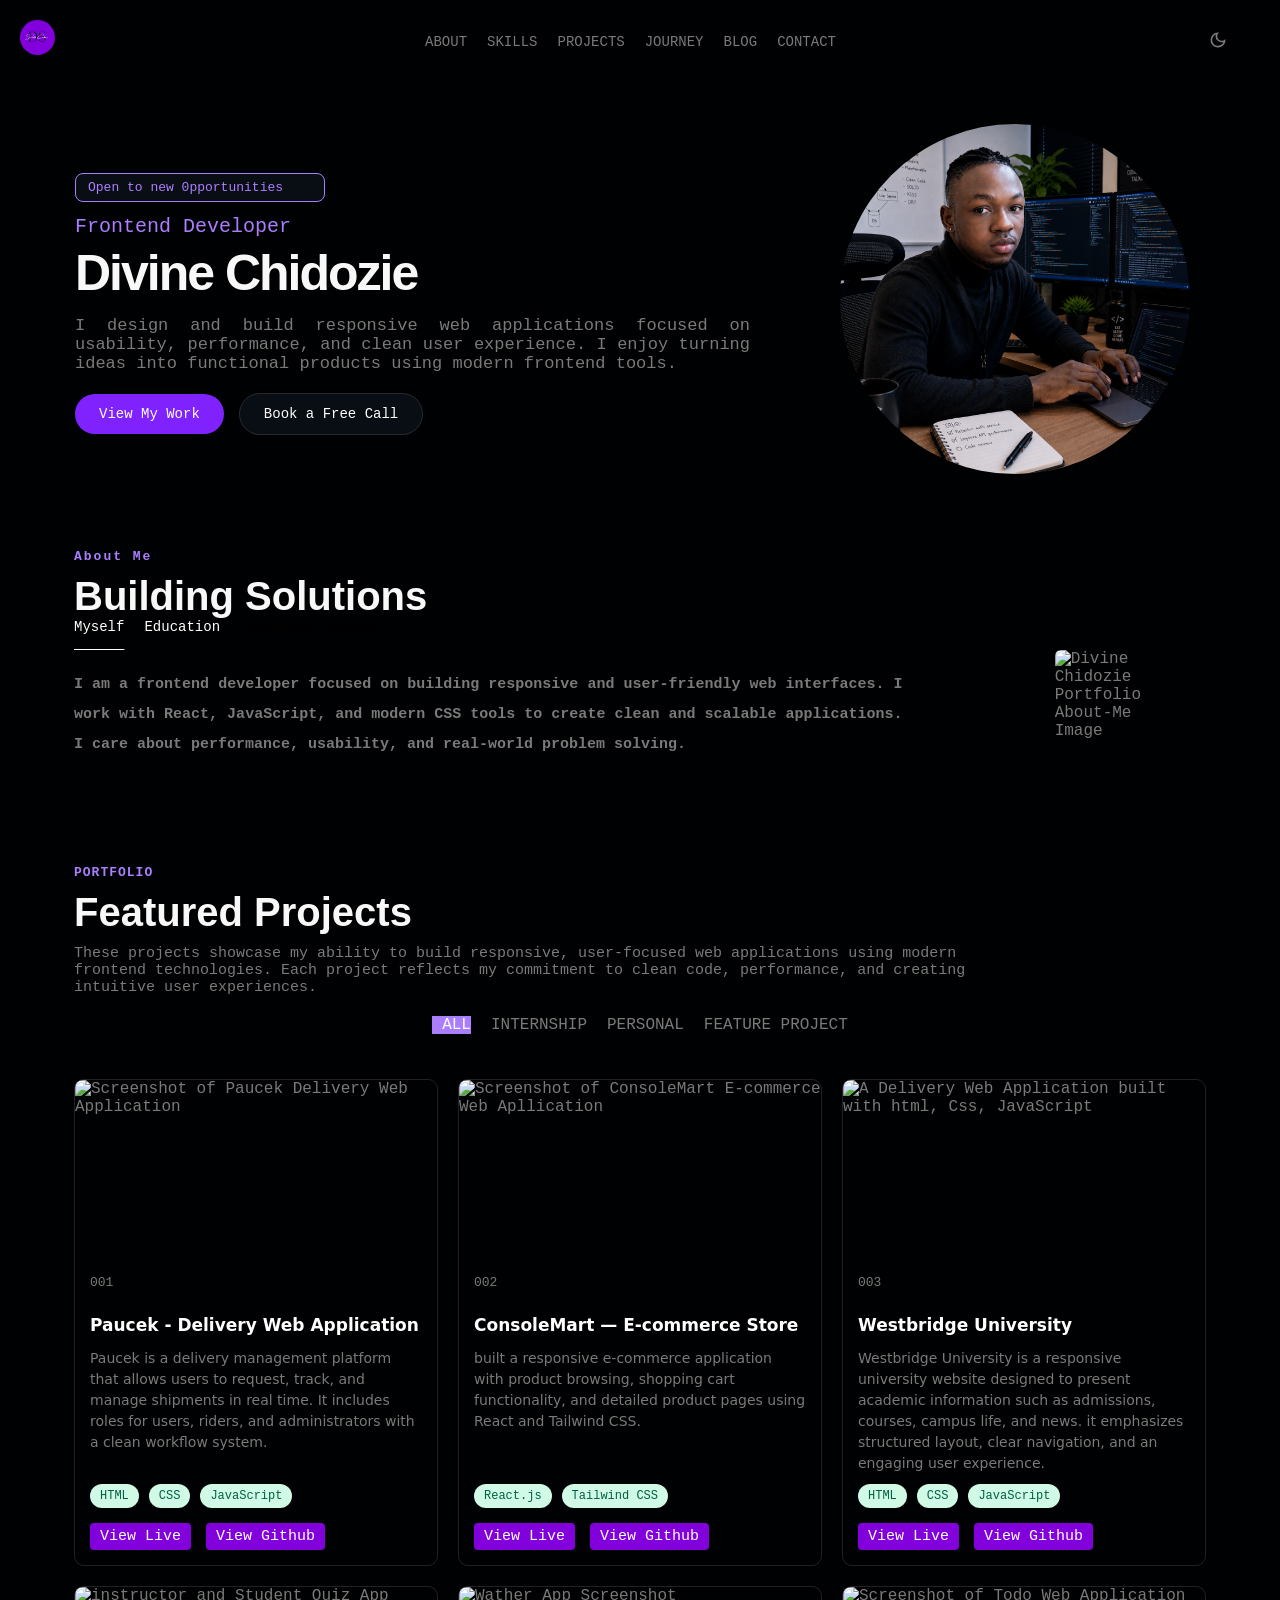
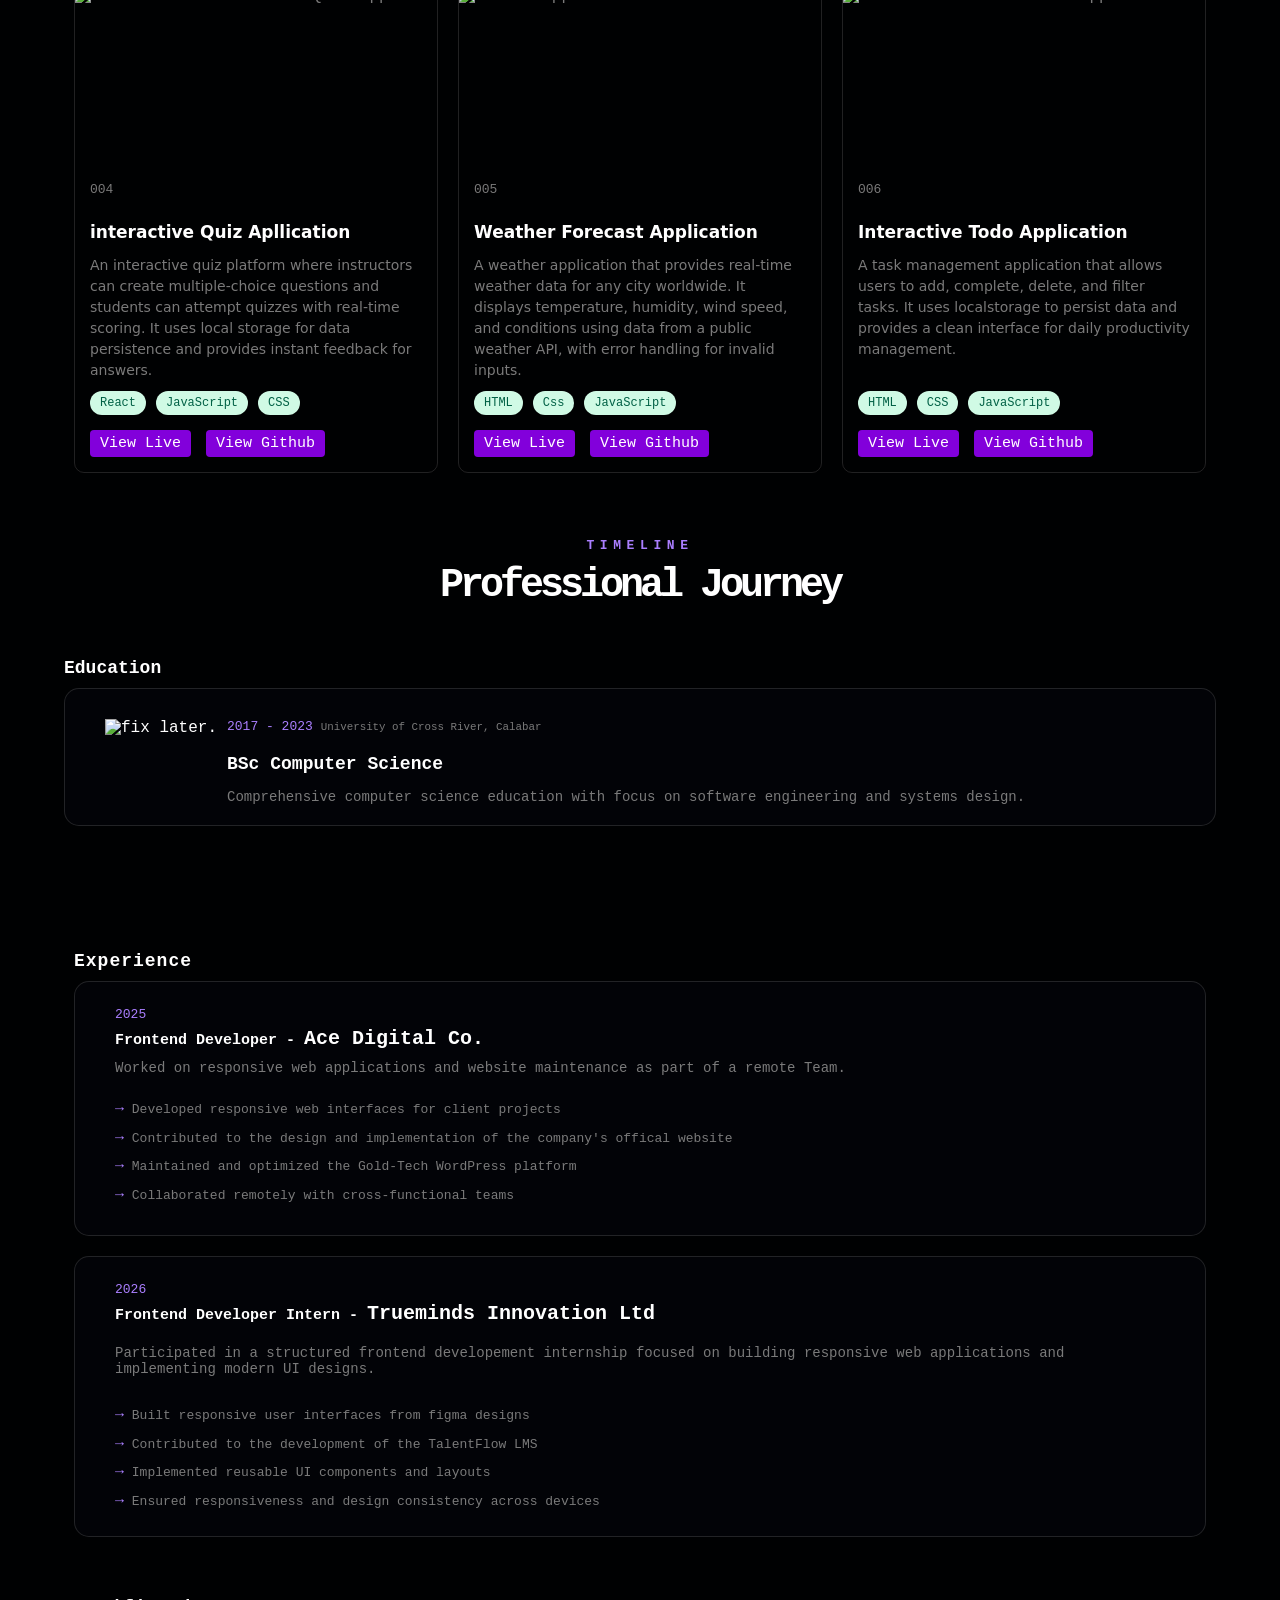
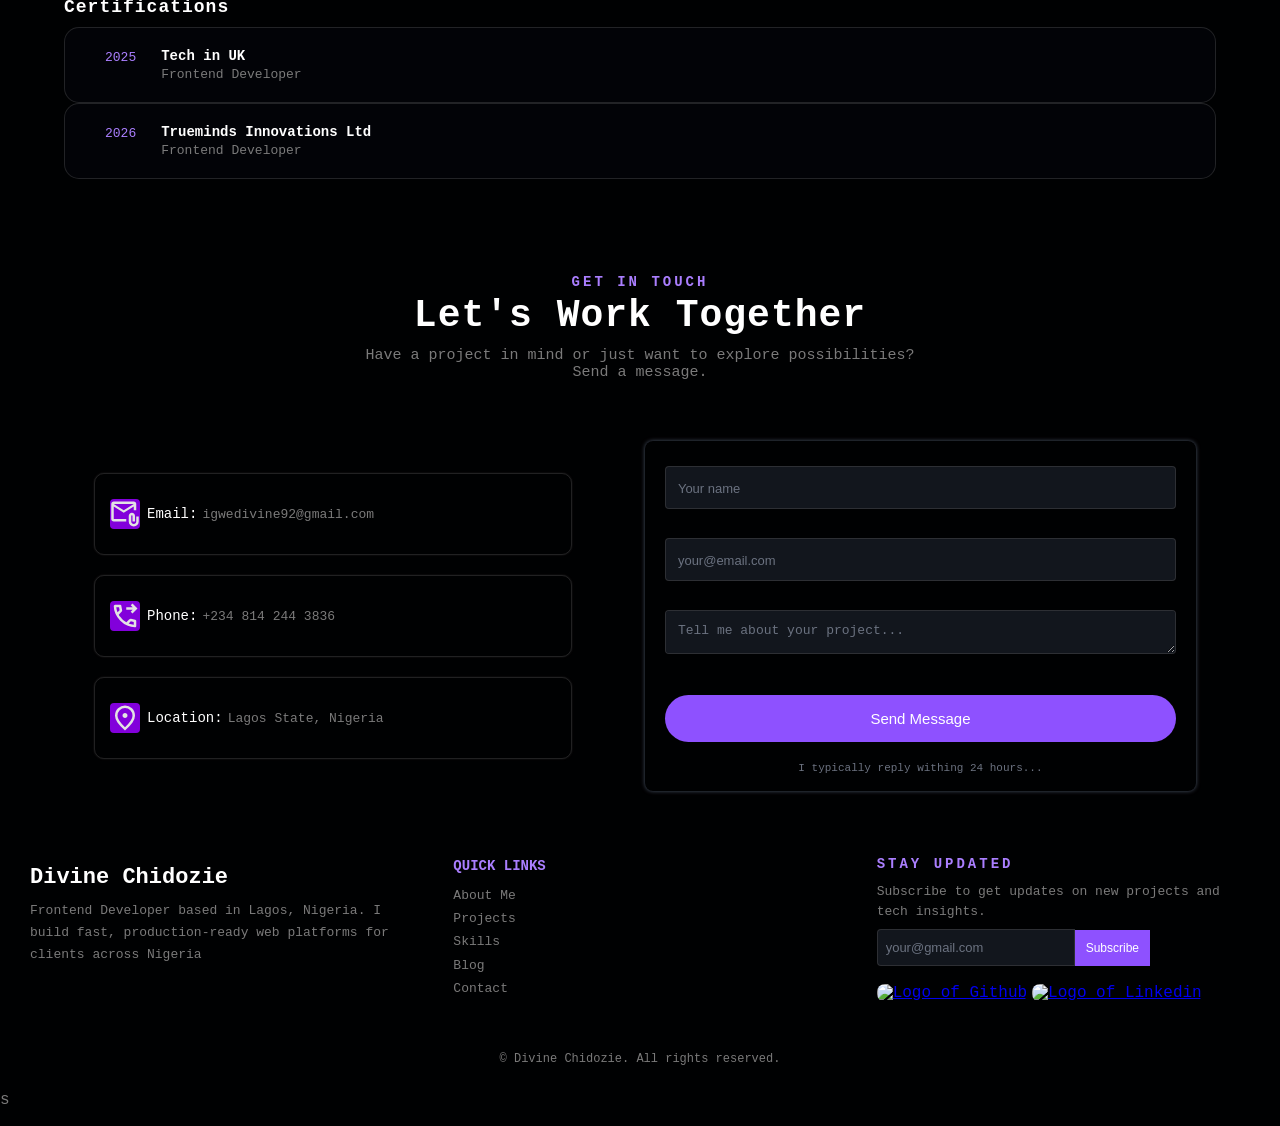
==== commit 4cd5793a: "updating portfoilio" ====
--- a/index.html
+++ b/index.html
@@ -47,6 +47,23 @@
               <a class="nav-list-items" href="pages/blog.html">BLOG</a>
             </li>
             <li><a class="nav-list-items" href="#contact">CONTACT</a></li>
+
+            <!-- <select name="select-color" id="colors" class="color">
+              <option value="orange" id="default" class="color-picker default">
+                Select Color
+              </option>
+              <option value="golden" id="golden" class="color-picker golden">
+                Golden
+              </option>
+              <option value="blue" class="color-picker blue">Blue</option>
+              <option value="purple" class="color-picker purple">Purple</option>
+              <option value="firebrick" class="color-picker firebrick">
+                Firebrick
+              </option>
+              <option value="rosybrown" class="color-picker rosybrown">
+                Rosybrown
+              </option>
+            </select> -->
           </ul>
         </nav>
 
@@ -75,7 +92,7 @@
             <!-- Remember to insert color image to switch between colors -->
             <svg
               xmlns="http://www.w3.org/2000/svg"
-              height="24px"
+              height="20px"
               viewBox="0 -960 960 960"
               width="24px"
               id="toggle-btn"
@@ -551,8 +568,8 @@
       <!-- ===== Experience Section ===== -->
       <section id="experience">
         <section class="experience-section">
-          <div class="experience-heading-para">
-            <h2 class="ex-heading">My Experience</h2>
+          <div class="experience-heading-para experience-heading">
+            <h2 class="ex-heading experience-heading">Experience</h2>
           </div>
 
           <!-- ===== Expeience 1 ===== -->
@@ -710,7 +727,7 @@
       <!-- ===== CTA Section ===== -->
       <section id="contact">
         <div class="contact-section" data-aos="zoom-in" data-aos-delay="400">
-          <div class="contact-heading-para">
+          <div class="contact-heading-para contact-heading-para-para">
             <h4 class="contact-heading-small">GET IN TOUCH</h4>
             <h2 class="contact-heading">Let's Work Together</h2>
             <p class="contact-para">
@@ -899,6 +916,7 @@
       });
     </script>
 
-    <!-- <script src="script.js"></script> -->
+    <script src="script.js"></script>
+    s
   </body>
 </html>
--- a/style.css
+++ b/style.css
@@ -96,7 +96,6 @@
   justify-content: space-between;
   align-items: center;
   padding: 20px;
-
   font-size: 14px;
   position: fixed;
   top: 0;
@@ -135,6 +134,42 @@
   list-style-type: none;
 }
 
+.color {
+  background-color: black;
+  color: var(--text-color);
+  padding: 0 10px;
+  padding-left: 0;
+  outline: none;
+  padding: 2px 25px;
+  font-size: 12px;
+  padding-left: 8px;
+  border: none;
+}
+
+.color-picker {
+  background-color: black;
+}
+
+.golden {
+  color: gold;
+}
+
+.blue {
+  color: blue;
+}
+
+.purple {
+  color: purple;
+}
+
+.firebrick {
+  color: firebrick;
+}
+
+.rosybrown {
+  color: rosybrown;
+}
+
 .mobile-menu {
   display: none;
 }
@@ -158,7 +193,7 @@
 
 .toggle-btn {
   cursor: pointer;
-  fill: var(--text-color);
+  fill: var(--text-color) !important;
 }
 
 .nav-header-btn-container,
@@ -198,9 +233,9 @@
 }
 
 .span {
-  border: 1px solid var(--primary-color);
-  font-size: 14px;
-  color: var(--open-new-opportunities-color);
+  border: 1px solid oklch(0.7 0.2 295);
+  font-size: 13px;
+  color: oklch(0.7 0.2 295);
   background-color: oklch(0.16 0.015 260);
   display: block;
   text-align: justify;
@@ -212,8 +247,8 @@
 }
 
 .frontend-heading {
-  color: var(--open-new-opportunities-color);
-  font-size: 24px;
+  color: oklch(0.7 0.2 295);
+  font-size: 20px;
 }
 
 /* .open-to-roles {
@@ -294,8 +329,8 @@
 
 /* ***** About Section ***** */
 .about-me-heading {
-  color: var(--primary-color);
-  font-size: 14px;
+  color: oklch(0.7 0.2 295);
+  font-size: 13px;
   margin-top: 20px;
   margin-bottom: 10px;
   letter-spacing: 2px;
@@ -363,12 +398,14 @@
   text-underline-offset: 18px;
   margin-bottom: 25px;
   text-decoration-thickness: 2px;
-  color: var(--primary-color);
+  /* color: var(--primary-color); */
+  color: #ffffff;
 }
 
 .education,
 .skills {
-  color: var(--primary-color) !important;
+  /* color: var(--primary-color) !important; */
+  color: #ffffff;
 }
 
 .about-para {
@@ -484,7 +521,7 @@
 .first-project-para {
   padding: 0 15px;
   text-align: left;
-  color: var(--text-muted);
+  color: lab(51.28% -0.0000298023 0);
   line-height: 1.5;
   width: 100%;
   font-size: 14px;
@@ -565,8 +602,8 @@
   letter-spacing: 0.35rem;
   text-transform: uppercase;
   font-family: monospace;
-  color: var(--primary-color);
-  font-size: 14px;
+  color: oklch(0.7 0.2 295);
+  font-size: 13px;
 }
 
 .professional-journey {
@@ -617,12 +654,10 @@
 }
 
 .year {
-  /* color: var(--primary-color); */
-  color: oklch(
-    0.7 0.2 295
-  ); /* This is the correct color to use:: N/B Chnage later where applicable to all..*/
+  font-size: 13px;
   margin-bottom: 20px;
   margin-top: 10px;
+  color: oklch(0.7 0.2 295);
 }
 
 .school {
@@ -630,12 +665,13 @@
 }
 
 .course-of-study {
-  font-size: 25px;
+  font-size: 18px;
   margin-bottom: 15px;
 }
 
 .study-description {
   color: var(--muted-foreground);
+  font-size: 14px;
 }
 /* ***** Experience Section ***** */
 .experience-section,
@@ -643,8 +679,8 @@
 .certification {
   display: flex;
   flex-direction: column;
-  justify-content: center;
-  align-items: center;
+  justify-content: flex-start;
+  align-items: flex-start;
 }
 
 .certificate-date {
@@ -694,7 +730,7 @@
 }
 
 .experience-item-para {
-  font-size: 15px;
+  font-size: 14px;
   margin: 5px 0px;
   font-family: monospace;
 }
@@ -762,9 +798,21 @@
 .contact-heading-para {
   display: flex;
   flex-direction: column;
-  align-items: center;
+  align-items: flex-start;
+  justify-content: flex-start;
+  margin-top: 65px;
+}
+
+.contact-heading-para-para {
+  display: flex;
   justify-content: center;
-  margin-top: 65px;
+  align-items: center;
+  margin: auto;
+  margin-top: 85px;
+}
+
+.experience-heading-head {
+  text-align: left;
 }
 
 .contact-heading-small {
@@ -812,7 +860,8 @@
 }
 
 .project-heading {
-  font-size: 14px;
+  font-size: 13px;
+  color: oklch(0.7 0.2 295);
 }
 
 .ex-para,
@@ -1039,7 +1088,8 @@
   border: 1px solid #5e5e5e59;
 }
 
-input::placeholder {
+input::placeholder,
+textarea::placeholder {
   font-size: 13px;
   color: var(--text-muted);
 }
@@ -1081,14 +1131,14 @@
 
 /* ***** Footer Section ***** */
 .footer-section {
-  padding: 20px;
+  /* padding: 20px; */
   background-color: oklch(20.394% 0.00255 248.163 / 0.023);
 }
 
 .footer {
   display: flex;
   justify-content: space-between;
-  padding: 20px;
+  padding: 10px;
   align-items: center;
   gap: 10px;
   margin-top: 35px;
--- a/styles/mediaquery.css
+++ b/styles/mediaquery.css
@@ -170,6 +170,7 @@
     overflow-x: hidden;
     box-sizing: border-box;
   }
+
   .hero-container {
     padding: 0;
   }
@@ -182,14 +183,15 @@
     justify-content: space-around;
     cursor: pointer;
   }
+
   /* Hamburger lines */
   .hamburger-menu span {
     display: block;
     height: 4px;
     background-color: oklch(49.6% 0.265 301.924);
-
     border-radius: 2px;
   }
+
   /* Mobile menu hidden by default */
   .mobile-menu {
     display: none;
@@ -202,9 +204,11 @@
     left: 0;
     width: 100%;
   }
+
   .mobile-menu li {
     padding: 10px;
   }
+
   .mobile-menu li a {
     text-decoration: none;
     color: black;
@@ -212,6 +216,7 @@
     font-size: 15px;
     margin: 0 5px;
   }
+
   /* Show menu when active */
   .mobile-menu.active {
     display: block;
@@ -242,17 +247,21 @@
   .hero-para {
     font-size: 17px;
     line-height: 30px;
+    text-align: left;
+    width: 95%;
   }
 
   .view-btn,
   .contact-btn {
     padding: 12px 24px;
-    font-size: 16px;
-    margin-bottom: 20px;
+    font-size: 14px;
+    margin-bottom: 10px;
+    width: 100%;
+    text-align: center;
   }
 
   .span {
-    font-size: 18px;
+    font-size: 14px;
     padding: 4px;
     padding-left: 10px;
   }
@@ -260,58 +269,104 @@
   .open-to-roles {
     text-align: left !important;
   }
+
   .hero-image {
     width: 220px;
     height: 220px;
     border: 2px solid #9318fa;
   }
+
+  .hero-btn-container {
+    display: flex;
+    flex-direction: column;
+    gap: 0;
+  }
+
   .about-content-image-link,
   .about-link-para {
     flex-direction: column;
     margin-bottom: 40px;
   }
+
   .about-para {
     width: 100%;
-    font-size: 17px;
-  }
+    font-size: 15px;
+    text-align: left;
+  }
+
   .get-in-touch-btn {
     padding: 12px 24px;
     font-size: 16px;
     margin-bottom: 20px;
   }
+
   .about-image-container {
     width: 100%;
   }
+
   .about-image-container img {
     width: 100%;
     margin: 0 auto !important;
   }
+
+  .about-me-para {
+    margin: 5px 0px 20px 0px;
+  }
+
+  .about-me-para,
+  .featured-projects-para,
+  .professional-journey {
+    font-size: 28px;
+  }
+
   .project-para,
   .ex-para,
   .contact-para {
     width: 100%;
     text-align: left;
-    font-size: 17px;
+    font-size: 15px;
     margin-bottom: 20px;
   }
   .contact-heading-para {
-    /* background-color: green; */
+    display: flex;
+    justify-content: center;
+    align-items: center;
+  }
+
+  .contact-heading {
+    font-size: 28px;
+  }
+
+  .project-btn {
+    font-size: 14px;
+  }
+
+  .course-of-study,
+  .work-title {
+    font-size: 15px;
   }
 
   .contact-heading-para h2 {
     text-align: center;
   }
+
   .contact-para {
-    margin-top: -15px;
-  }
+    margin-top: 10px;
+    text-align: center;
+    font-family: monospace;
+    line-height: 1.6;
+  }
+
   .ex-para {
     margin-bottom: 0px;
     margin-top: -10px;
   }
+
   .first-project-para {
     padding: 10px;
     font-size: 14px;
   }
+
   .first-project-paucek {
     width: 100%;
   }
@@ -326,7 +381,10 @@
   }
 
   .experience-item-para {
-    font-size: 15px;
+    font-size: 14px;
+    line-height: 1.5;
+    width: 100%;
+    font-family: monospace;
   }
 
   .experience-skills-list {
@@ -334,31 +392,36 @@
     justify-content: flex-start;
     align-items: stretch;
   }
+
   .experience-skills-list li {
     text-align: left;
-
     font-size: 16px;
   }
+
   .experience-links {
     margin: 10px 0;
   }
+
   .design-pattern {
     flex-direction: column;
     gap: 30px;
   }
+
   .contact-address-form {
     flex-direction: column;
     width: 100%;
     padding: 0;
   }
+
   .address,
   form {
     width: 100% !important;
   }
+
   form {
-    border: 1px solid #9318fa;
     box-shadow: none;
   }
+
   .email-container,
   .phone-container,
   .location-container {
@@ -370,21 +433,28 @@
     flex-direction: column;
     justify-content: start;
     align-items: start;
-    gap: 0px;
+    gap: 10px;
     width: 100% !important;
   }
   .footer-section-container {
     display: flex;
     width: 100%;
   }
+
   .footer-heading,
   .links-heading,
   .connect-heading {
-    font-size: 18px;
-  }
+    font-size: 15px;
+  }
+
   .footer-para {
     font-size: 15px;
-  }
+    font-family: monospace;
+    width: 100%;
+    text-align: left;
+    line-height: 1.6;
+  }
+
   .connect-heading {
     margin-top: -5px;
   }
@@ -395,8 +465,18 @@
   .connect-para a {
     font-size: 14px;
   }
+
+  .connect-text {
+    width: 100%;
+  }
+
+  .subscribe-container {
+    width: 100%;
+  }
+
   .copyright {
     font-size: 14px;
+    margin-top: -10px;
   }
 
   /* Toggle button and Hamburger Menu */
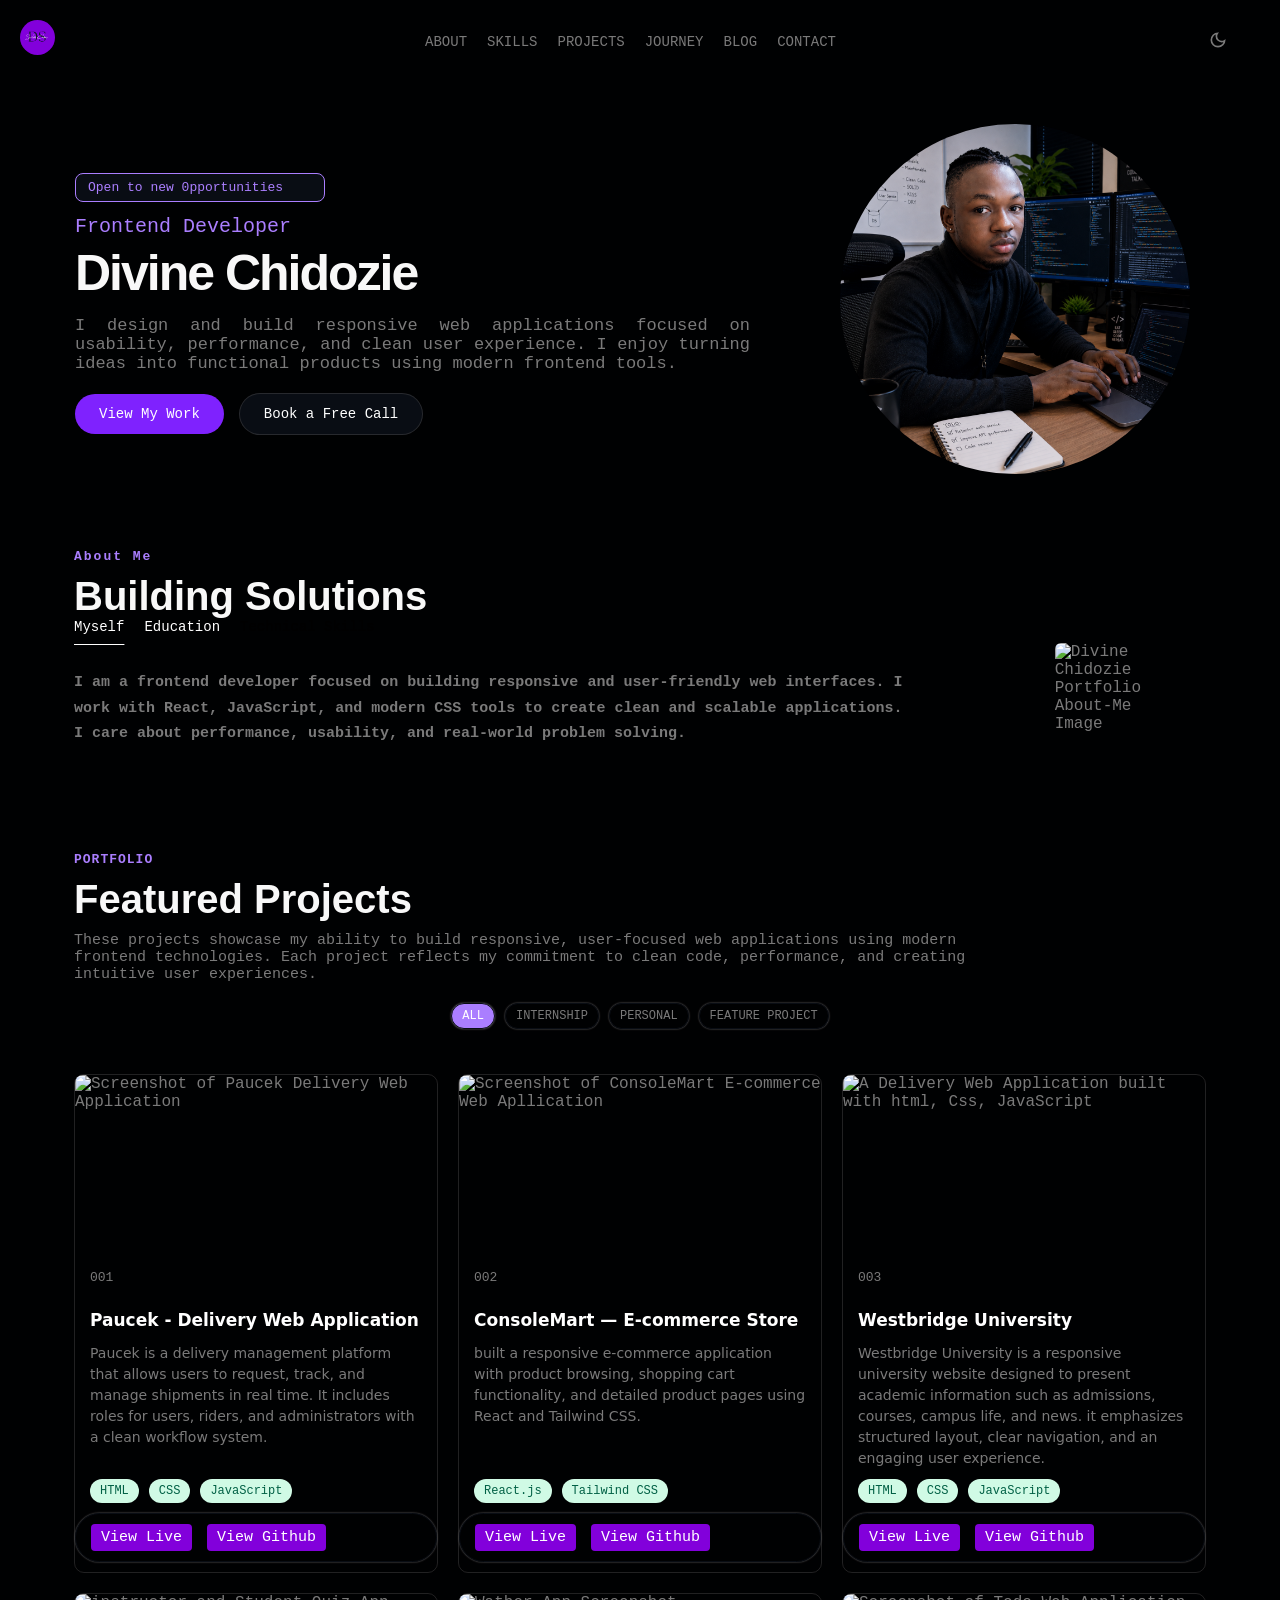
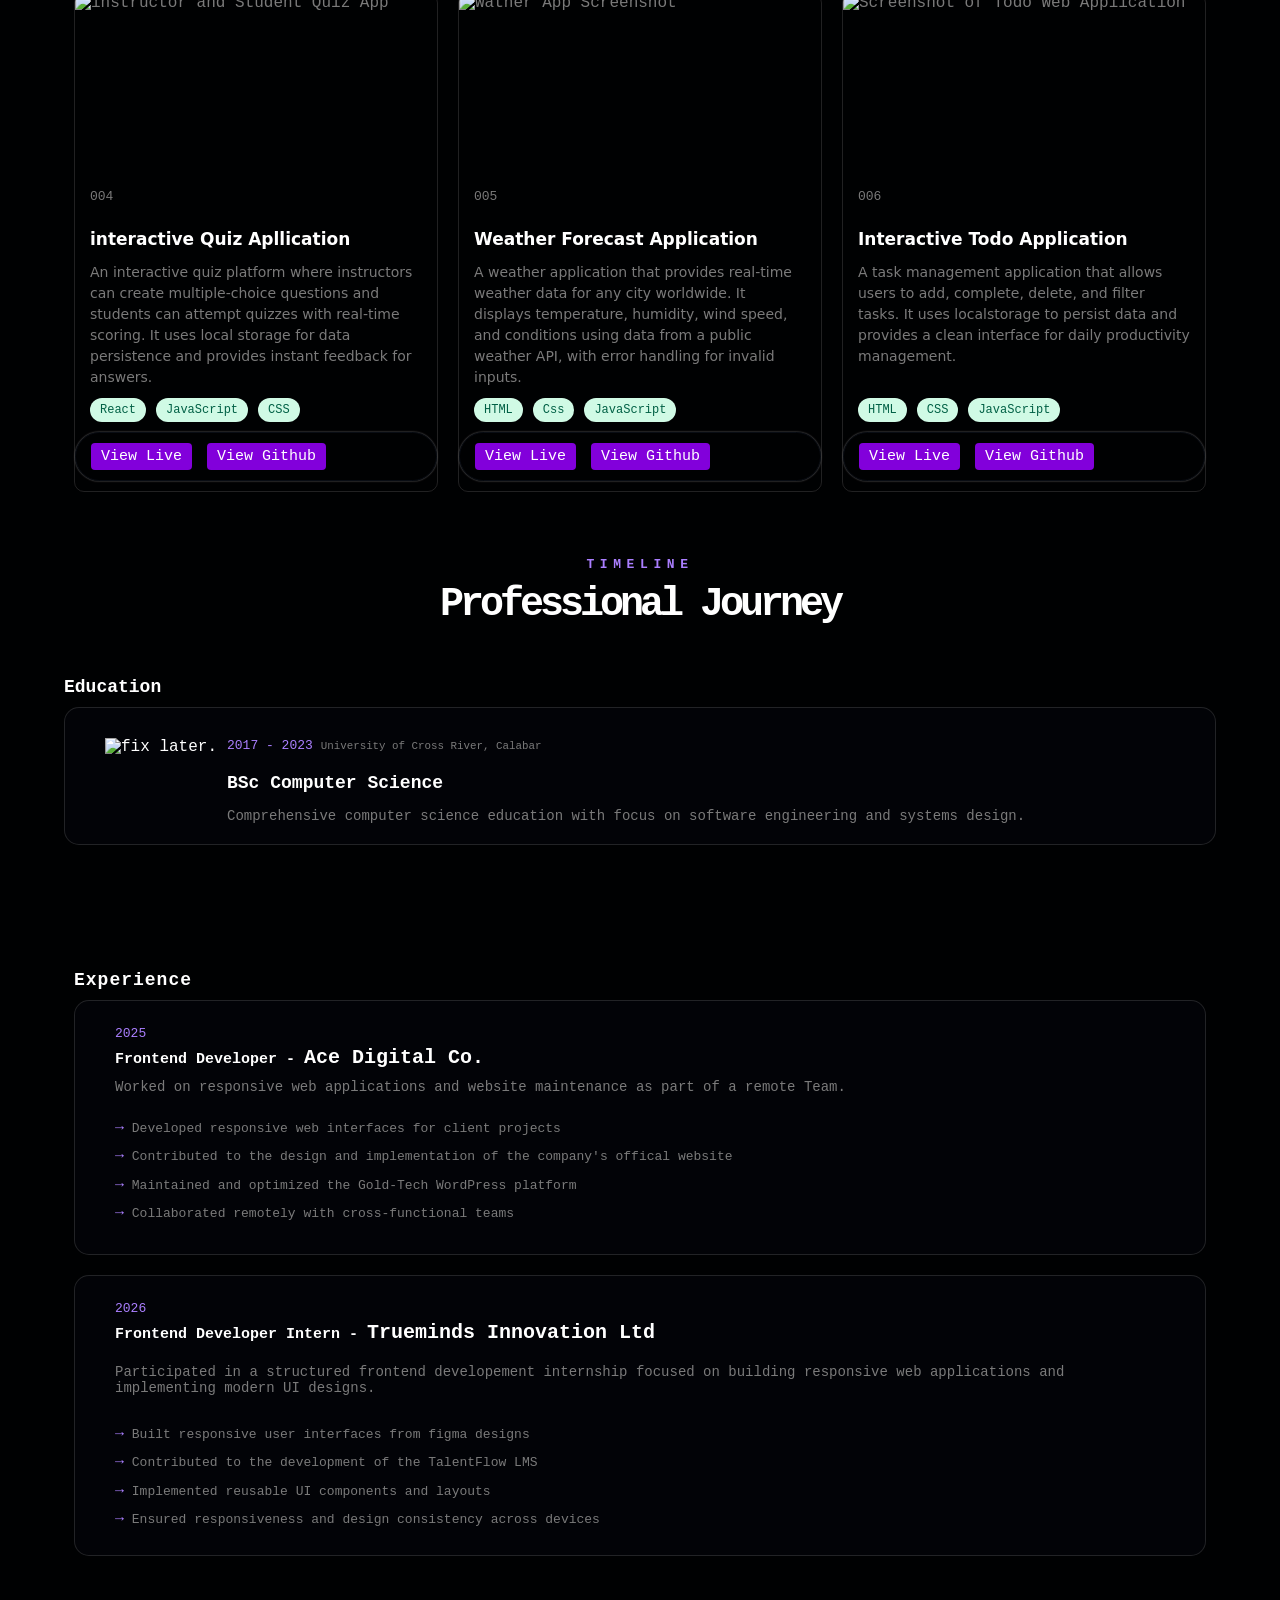
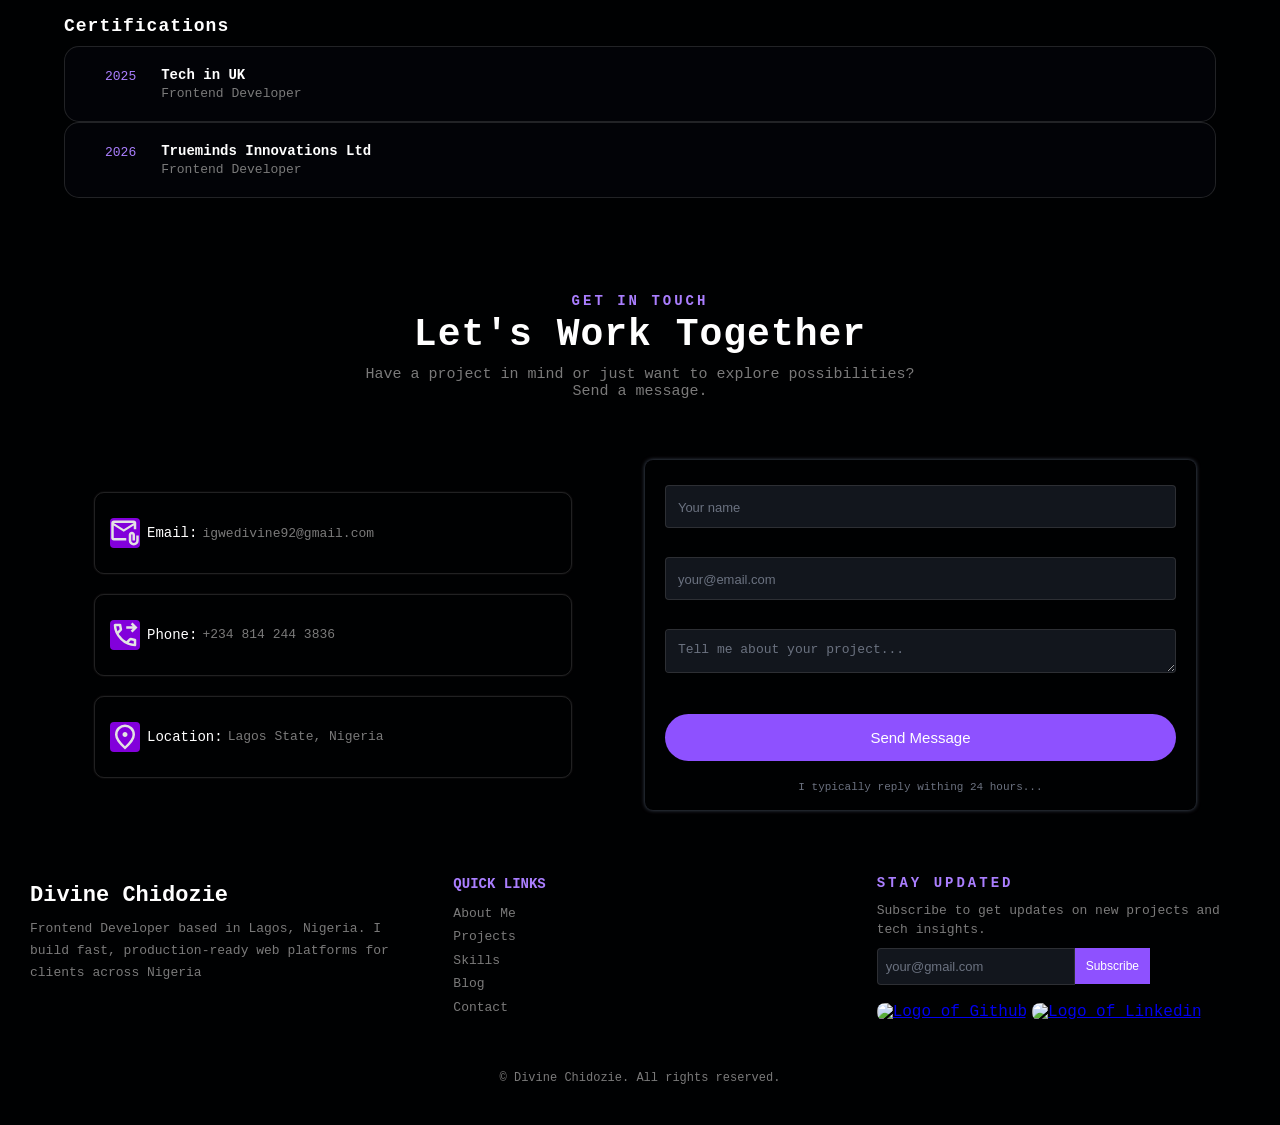
==== commit 811ee502: "updating message" ====
--- a/index.html
+++ b/index.html
@@ -47,23 +47,6 @@
               <a class="nav-list-items" href="pages/blog.html">BLOG</a>
             </li>
             <li><a class="nav-list-items" href="#contact">CONTACT</a></li>
-
-            <!-- <select name="select-color" id="colors" class="color">
-              <option value="orange" id="default" class="color-picker default">
-                Select Color
-              </option>
-              <option value="golden" id="golden" class="color-picker golden">
-                Golden
-              </option>
-              <option value="blue" class="color-picker blue">Blue</option>
-              <option value="purple" class="color-picker purple">Purple</option>
-              <option value="firebrick" class="color-picker firebrick">
-                Firebrick
-              </option>
-              <option value="rosybrown" class="color-picker rosybrown">
-                Rosybrown
-              </option>
-            </select> -->
           </ul>
         </nav>
 
@@ -120,7 +103,7 @@
               <li><a href="#education">JOURNEY</a></li>
               <li><a href="/pages/blog.html">BLOG</a></li>
               <li><a href="#contact">CONTACT</a></li>
-              <a
+              <!-- <a
                 href="assets/Divine-Chidozie[Frontend-Dev].pdf"
                 class="nav-header-btn-container new-download"
                 download
@@ -139,7 +122,7 @@
                 <span id="download-btn" class="resume-btn"
                   >Download Resume</span
                 >
-              </a>
+              </a> -->
             </ul>
           </nav>
         </div>
@@ -868,6 +851,7 @@
             </p>
             <div class="subscribe-container">
               <input
+                class="subscribe-form"
                 type="text"
                 name="subscribe-name"
                 id="subscribe"
@@ -917,6 +901,5 @@
     </script>
 
     <script src="script.js"></script>
-    s
   </body>
 </html>
--- a/style.css
+++ b/style.css
@@ -21,18 +21,20 @@
   --view-my-work-bg-color: lab(41.088% 68.9966 -91.995);
 }
 
-/* .dark-background { */
-/* --bg-color: oklch(12.9% 0.042 264.695); */
-/* --text-color: oklch(98.4% 0.003 247.858); */
-/* --text-color: oklch(0.58 0 0); */
-/* --para-text: #000000; */
-/* --heading-color: #000000; heading in dark mode */
-/* --heading-four: #000000; */
-/* --para-four: #000000; */
-/* --muted-text: #cccccc; */
-/* --card-bg: #111111; */
-/* --btn-bg: oklch(49.6% 0.265 301.924); */
-/* } */
+.dark-background {
+  --bg-color: oklch(12.9% 0.042 264.695);
+  background-color: whitesmoke;
+  /* background-color: #ffffffda; */
+  --text-color: oklch(98.4% 0.003 247.858);
+  --text-color: oklch(0.58 0 0);
+  --para-text: #000000;
+  --heading-color: #000000; /* heading in dark mode */
+  --heading-four: #000000;
+  --para-four: #000000;
+  --muted-text: #cccccc;
+  --card-bg: #111111;
+  --btn-bg: oklch(49.6% 0.265 301.924);
+}
 
 /* ***** Global Styles ***** */
 * {
@@ -132,42 +134,6 @@
   align-items: center;
   gap: 20px;
   list-style-type: none;
-}
-
-.color {
-  background-color: black;
-  color: var(--text-color);
-  padding: 0 10px;
-  padding-left: 0;
-  outline: none;
-  padding: 2px 25px;
-  font-size: 12px;
-  padding-left: 8px;
-  border: none;
-}
-
-.color-picker {
-  background-color: black;
-}
-
-.golden {
-  color: gold;
-}
-
-.blue {
-  color: blue;
-}
-
-.purple {
-  color: purple;
-}
-
-.firebrick {
-  color: firebrick;
-}
-
-.rosybrown {
-  color: rosybrown;
 }
 
 .mobile-menu {
@@ -395,7 +361,7 @@
 
 .myself {
   text-decoration: underline !important;
-  text-underline-offset: 18px;
+  text-underline-offset: 13px;
   margin-bottom: 25px;
   text-decoration-thickness: 2px;
   /* color: var(--primary-color); */
@@ -410,7 +376,7 @@
 
 .about-para {
   font-size: 15px;
-  line-height: 2;
+  line-height: 1.7;
   text-align: justify;
   width: 90%;
   margin-bottom: 20px;
@@ -562,8 +528,13 @@
 .project-btn {
   display: flex;
   gap: 10px;
-  padding-left: 10px;
+  padding: 5px 10px;
   margin-top: auto;
+  border: 1px solid oklch(0.16 0.015 260);
+  box-shadow: 0px 0px 2px oklch(0.58 0 0);
+  border-radius: 50px;
+  /* border: 1px solid oklch(0.58 0 0); */
+  font-size: 12px;
 }
 
 .project-link,
--- a/styles/mediaquery.css
+++ b/styles/mediaquery.css
@@ -5,10 +5,11 @@
     text-align: justify;
   }
   .hero-heading {
-    font-size: 30px;
+    font-size: 22px !important;
     margin-bottom: 0px;
     line-height: 35px;
   }
+
   .hero-para {
     font-size: 16px;
   }
@@ -107,9 +108,11 @@
     left: 0;
     width: 100%;
   }
+
   .mobile-menu li {
     padding: 10px;
   }
+
   .mobile-menu li a {
     text-decoration: none;
     color: black;
@@ -187,8 +190,8 @@
   /* Hamburger lines */
   .hamburger-menu span {
     display: block;
-    height: 4px;
-    background-color: oklch(49.6% 0.265 301.924);
+    height: 2px;
+    background-color: oklch(0.58 0 0);
     border-radius: 2px;
   }
 
@@ -198,7 +201,7 @@
     list-style-type: none;
     padding: 0;
     margin: 0;
-    background-color: #ffffff;
+    background-color: oklch(0.06 0.015 260);
     position: absolute; /* for overlay effect*/
     top: 60px;
     left: 0;
@@ -206,14 +209,14 @@
   }
 
   .mobile-menu li {
-    padding: 10px;
+    padding: 5px;
   }
 
   .mobile-menu li a {
     text-decoration: none;
-    color: black;
+    color: oklch(0.58 0 0);
     font-weight: 600;
-    font-size: 15px;
+    font-size: 12px;
     margin: 0 5px;
   }
 
@@ -245,25 +248,31 @@
   }
 
   .hero-para {
-    font-size: 17px;
-    line-height: 30px;
+    font-size: 14px;
+    line-height: 1.6;
     text-align: left;
     width: 95%;
+    margin-top: 0;
   }
 
   .view-btn,
   .contact-btn {
-    padding: 12px 24px;
-    font-size: 14px;
+    padding: 10px 20px;
+    font-size: 13px;
     margin-bottom: 10px;
     width: 100%;
     text-align: center;
   }
 
   .span {
-    font-size: 14px;
-    padding: 4px;
+    font-size: 12px;
+    padding: 3px;
     padding-left: 10px;
+    margin-bottom: 6px;
+  }
+
+  .frontend-heading {
+    font-size: 14px;
   }
 
   .open-to-roles {
@@ -271,9 +280,9 @@
   }
 
   .hero-image {
-    width: 220px;
-    height: 220px;
-    border: 2px solid #9318fa;
+    width: 280px;
+    height: 280px;
+    border: 1px solid lab(41.088% 68.9966 -91.995);
   }
 
   .hero-btn-container {
@@ -288,9 +297,27 @@
     margin-bottom: 40px;
   }
 
-  .about-para {
-    width: 100%;
-    font-size: 15px;
+  .about-me-heading,
+  .project-heading,
+  .time-line,
+  .contact-heading-small {
+    font-size: 12px;
+  }
+
+  .project-heading,
+  .about-me-heading {
+    margin-bottom: 0;
+  }
+
+  .myself,
+  .education {
+    font-size: 13px;
+  }
+
+  .about-para,
+  .project-para {
+    width: 100%;
+    font-size: 13px;
     text-align: left;
   }
 
@@ -309,8 +336,16 @@
     margin: 0 auto !important;
   }
 
-  .about-me-para {
+  .about-me-para,
+  .featured-projects-para,
+  .professional-journey,
+  .contact-heading {
     margin: 5px 0px 20px 0px;
+    font-size: 16px !important;
+  }
+
+  .contact-heading {
+    margin-bottom: 0;
   }
 
   .about-me-para,
@@ -324,9 +359,19 @@
   .contact-para {
     width: 100%;
     text-align: left;
-    font-size: 15px;
+    font-size: 13px;
     margin-bottom: 20px;
   }
+
+  .professional-journey {
+    letter-spacing: 0;
+    margin-top: -8px;
+  }
+
+  .project-para {
+    line-height: 1.7;
+  }
+
   .contact-heading-para {
     display: flex;
     justify-content: center;
@@ -338,12 +383,39 @@
   }
 
   .project-btn {
-    font-size: 14px;
+    font-size: 12px;
+    box-shadow: none;
+    border: none;
+    background-color: none;
+  }
+
+  .project-btn:hover {
+    background: none;
+  }
+
+  .project-number {
+    font-size: 11px;
+    margin-bottom: 0;
+  }
+
+  .project-heading-paucek {
+    font-size: 13px;
+    min-height: 30px;
+    padding-left: 10px;
+  }
+
+  .project-list-item li {
+    background-color: black;
+    color: lab(51.28% -0.0000298023 0);
+    font-size: 11px;
+    border: 1px solid oklch(0.16 0.015 260);
+    box-shadow: 0px 0px 2px oklch(0.58 0 0);
+    border-radius: 50px;
   }
 
   .course-of-study,
   .work-title {
-    font-size: 15px;
+    font-size: 13px;
   }
 
   .contact-heading-para h2 {
@@ -371,6 +443,12 @@
     width: 100%;
   }
 
+  .edu-container h2,
+  .experience-heading h2,
+  .certification h2 {
+    font-size: 14px;
+  }
+
   .experience-heading-span {
     flex-direction: column;
     align-self: flex-start;
@@ -378,13 +456,29 @@
   }
   .experience-heading-3 {
     margin-bottom: 10px;
-  }
-
+    font-size: 13px;
+  }
+
+  .study-description,
   .experience-item-para {
+    font-size: 12px !important;
+    line-height: 1.7;
+  }
+
+  .experience-item-para {
     font-size: 14px;
     line-height: 1.5;
     width: 100%;
     font-family: monospace;
+  }
+
+  .experience-item-list li {
+    font-size: 12px;
+  }
+
+  .certification-details-container h4,
+  .certification-details-container p {
+    font-size: 12px;
   }
 
   .experience-skills-list {
@@ -405,6 +499,11 @@
   .design-pattern {
     flex-direction: column;
     gap: 30px;
+  }
+
+  .email,
+  .email-link {
+    font-size: 12px;
   }
 
   .contact-address-form {
@@ -444,11 +543,11 @@
   .footer-heading,
   .links-heading,
   .connect-heading {
-    font-size: 15px;
+    font-size: 11px;
   }
 
   .footer-para {
-    font-size: 15px;
+    font-size: 12px;
     font-family: monospace;
     width: 100%;
     text-align: left;
@@ -458,8 +557,9 @@
   .connect-heading {
     margin-top: -5px;
   }
+
   .footer-list-items li a {
-    font-size: 14px;
+    font-size: 12px;
   }
   .connect-para,
   .connect-para a {
@@ -468,15 +568,24 @@
 
   .connect-text {
     width: 100%;
+    font-size: 12px;
   }
 
   .subscribe-container {
     width: 100%;
   }
 
+  .subscribe-form::placeholder {
+    font-size: 12px;
+  }
+
+  .subscribe {
+    font-size: 12px;
+  }
+
   .copyright {
-    font-size: 14px;
-    margin-top: -10px;
+    font-size: 12px;
+    margin-top: -20px;
   }
 
   /* Toggle button and Hamburger Menu */
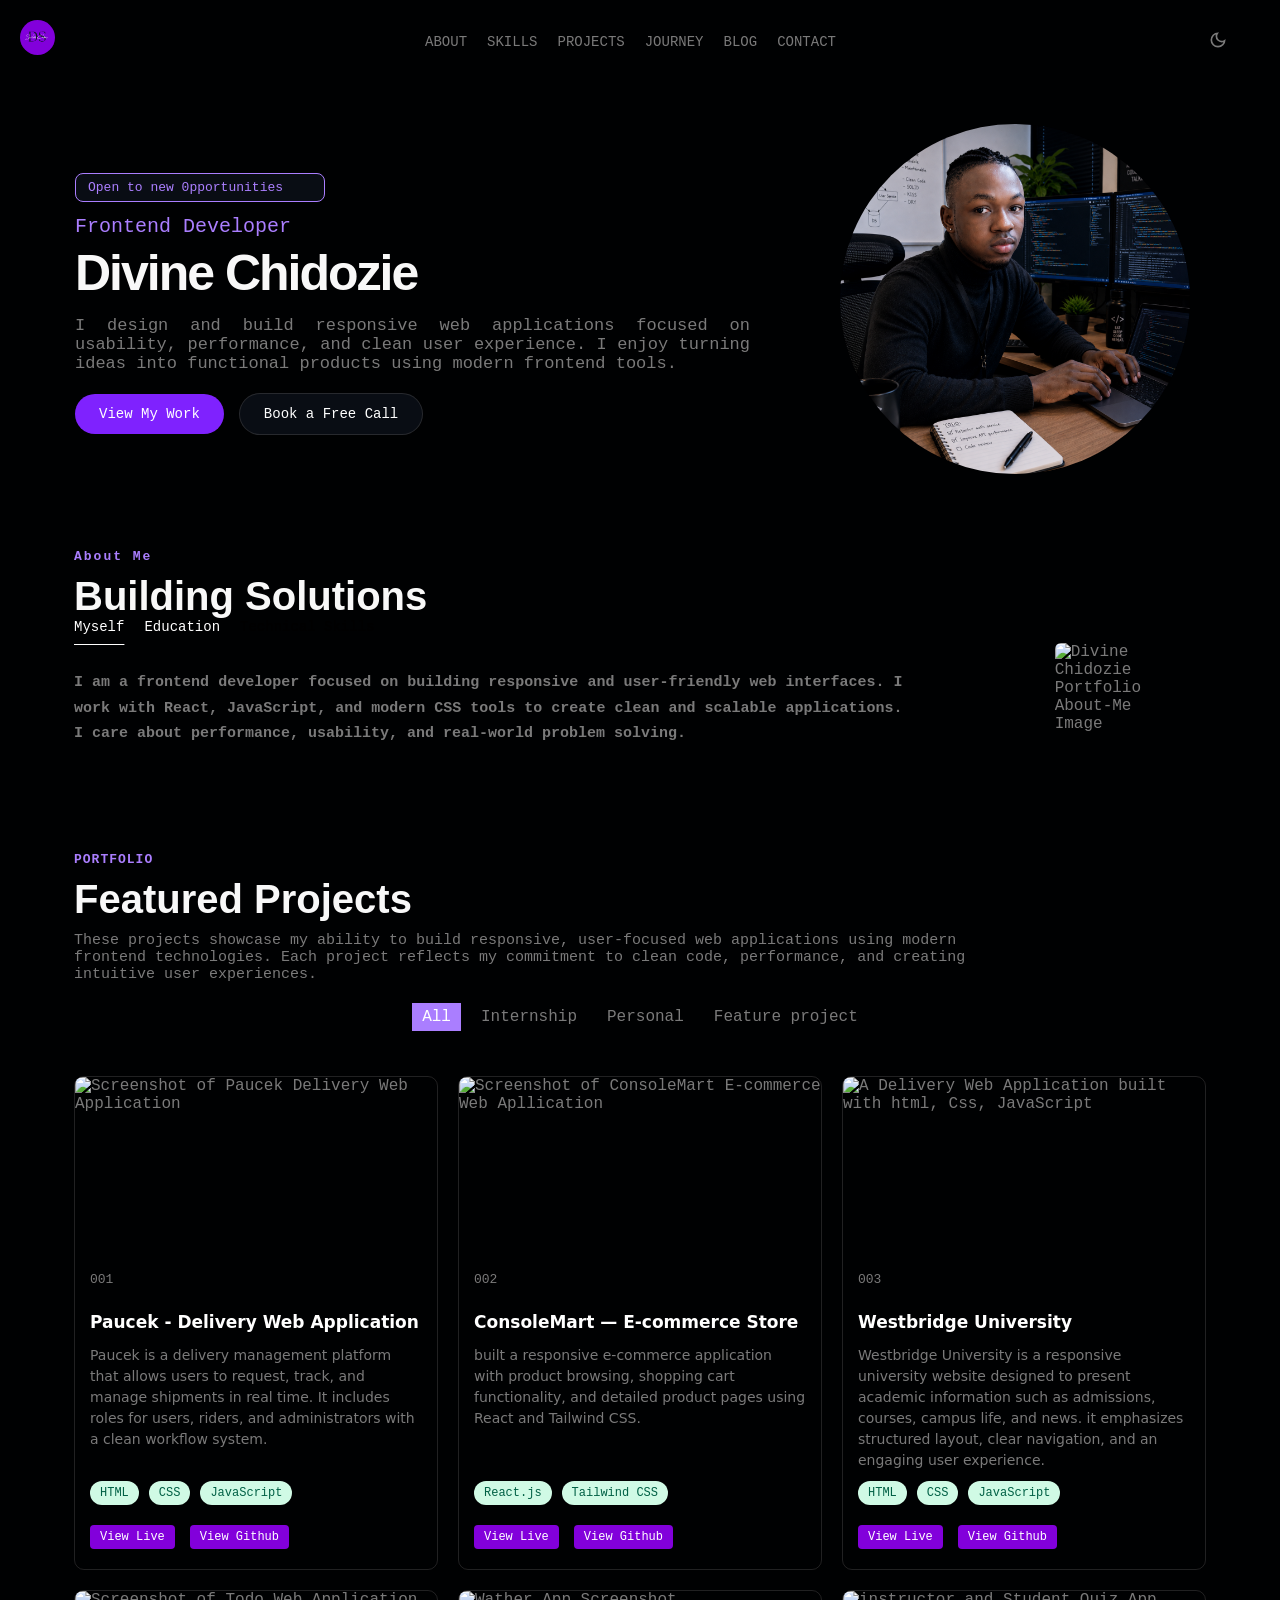
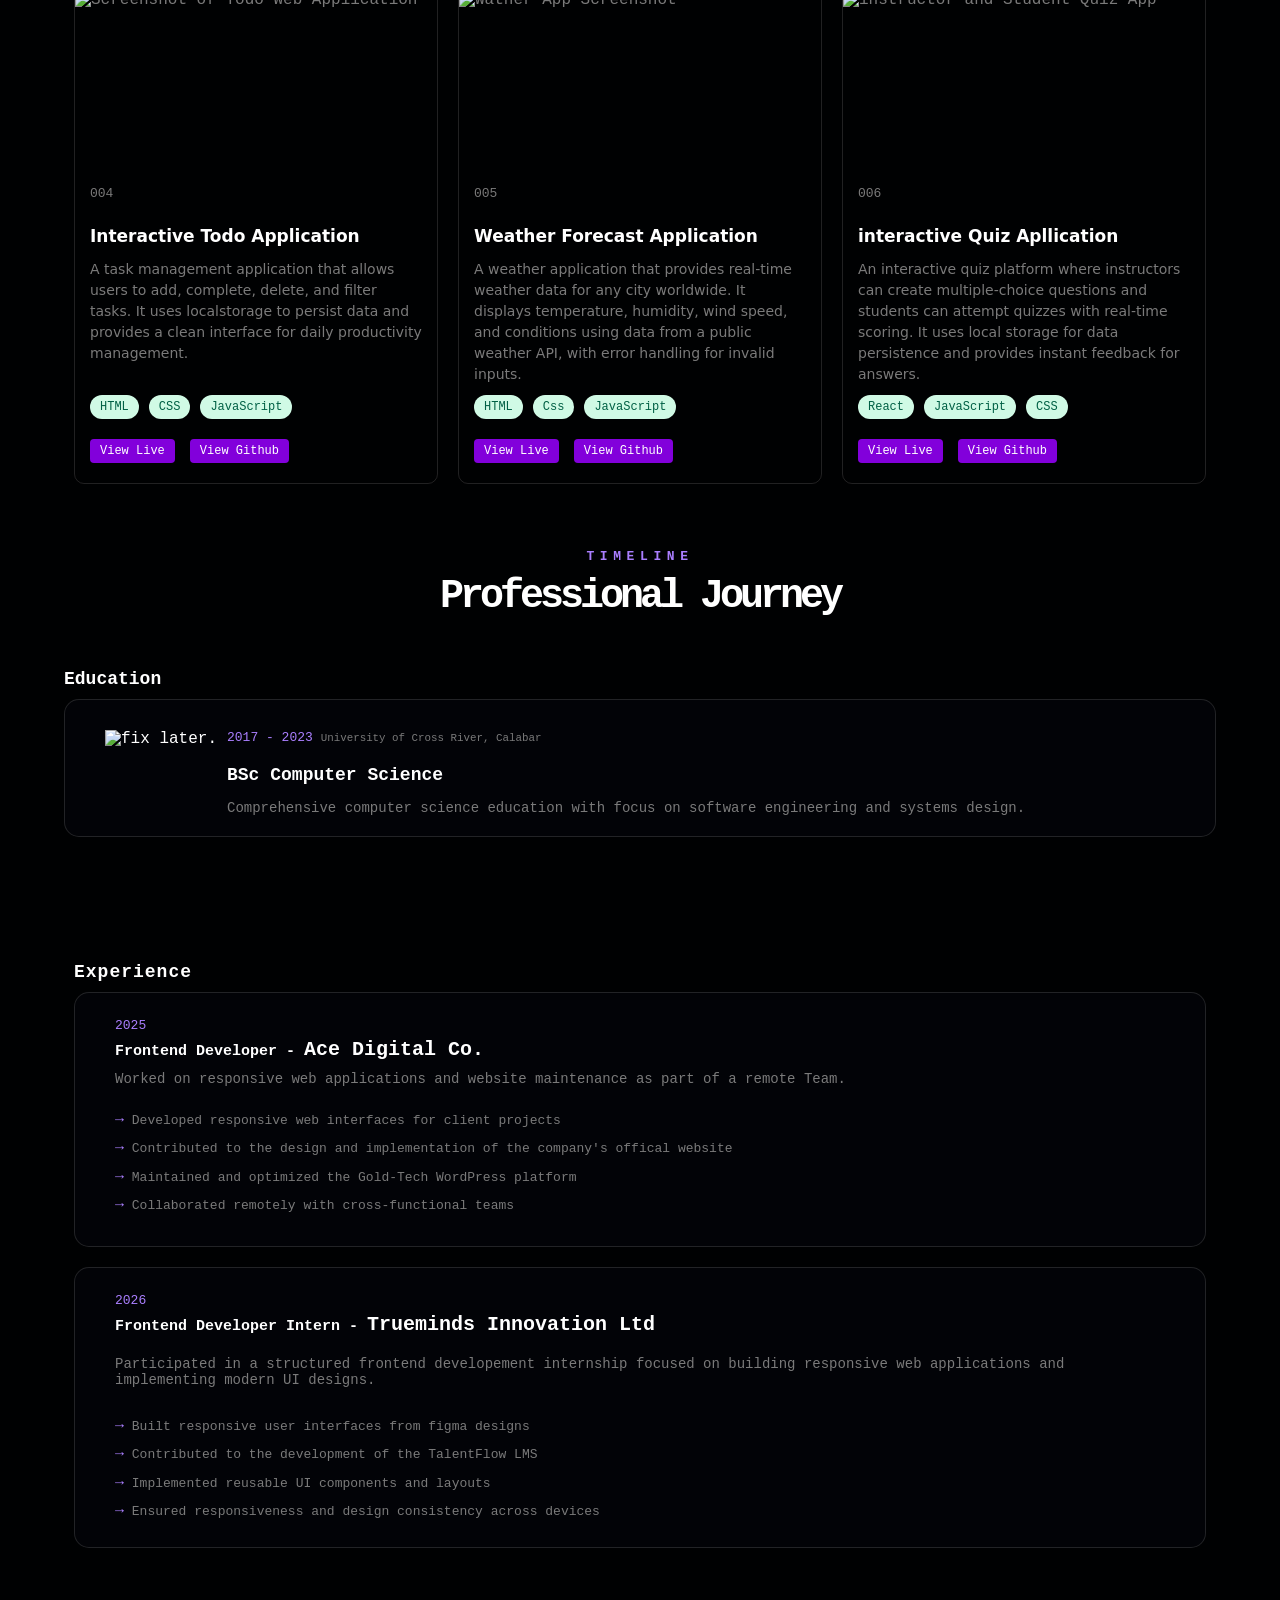
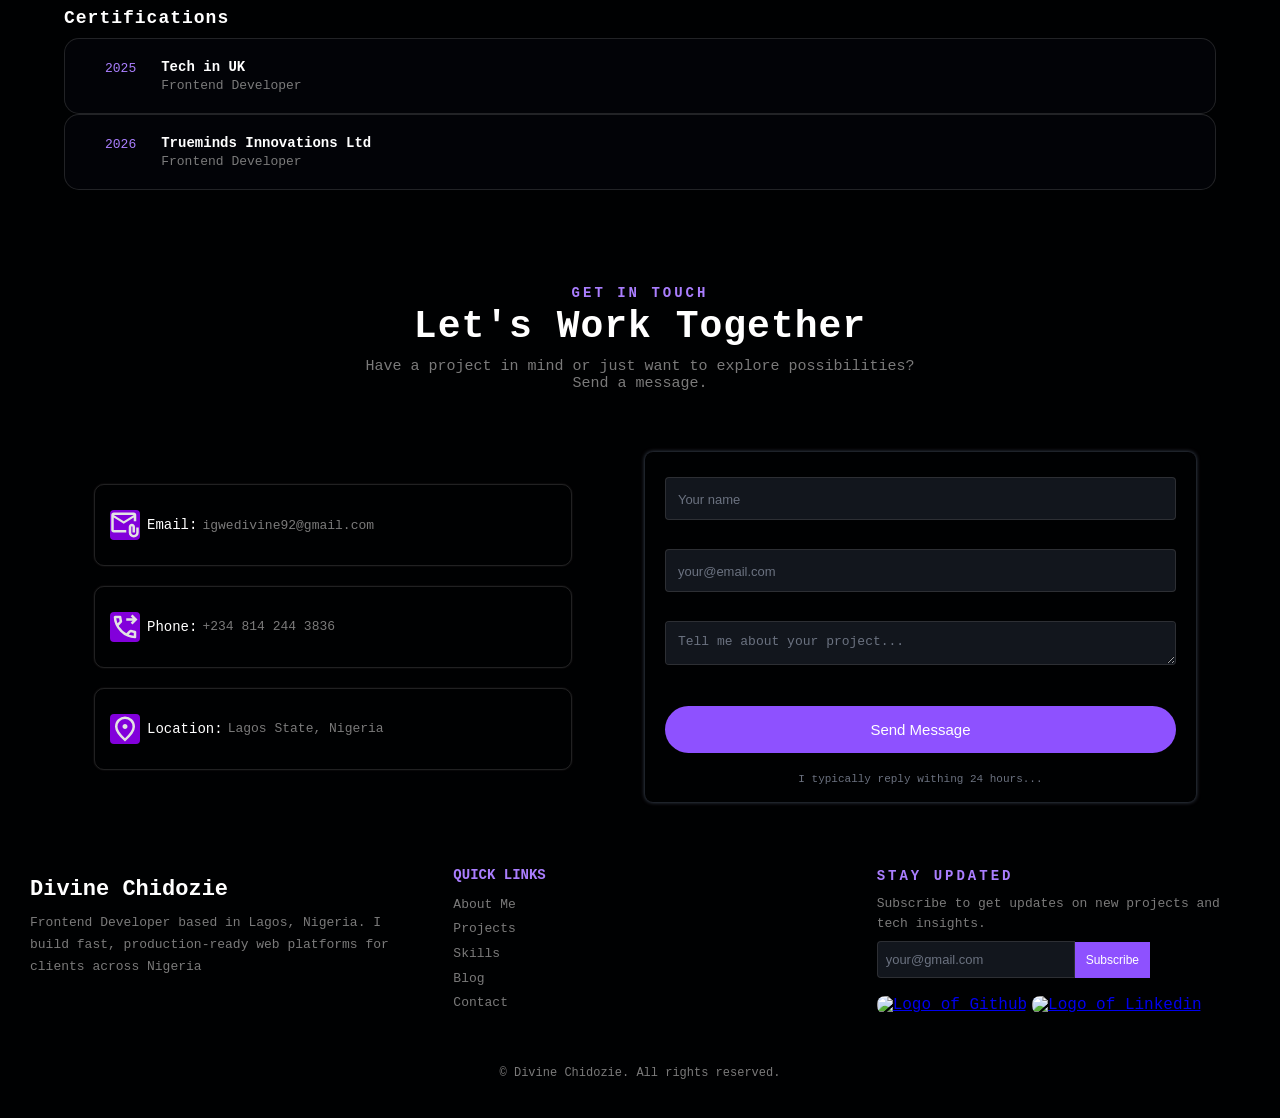
==== commit 866915c8: "updated background color" ====
--- a/index.html
+++ b/index.html
@@ -243,10 +243,10 @@
 
           <section class="projects-btn">
             <ul class="featured-project-container-btn">
-              <li class="project-btn active all">ALL</li>
-              <li class="project-btn internship">INTERNSHIP</li>
-              <li class="project-btn Personal">PERSONAL</li>
-              <li class="project-btn feature-project">FEATURE PROJECT</li>
+              <li class="project-btn active all">All</li>
+              <li class="project-btn internship">Internship</li>
+              <li class="project-btn Personal">Personal</li>
+              <li class="project-btn feature-project">Feature project</li>
             </ul>
           </section>
 
@@ -360,74 +360,36 @@
               </div>
             </div>
 
-            <!-- Forth Project:: LocalShop Application -->
-            <!-- <div class="first-project-paucek">
+            <!-- Seventh Project:: Todo Web Application -->
+            <div class="first-project-paucek">
               <img
-                src="images/localshop.png"
-                alt="Screenshot of Local Shop E-commerce App"
-              />
-              <h3 class="project-heading-paucek">LocalShop 🛒</h3>
+                src="images/todo-app.png"
+                alt="Screenshot of Todo Web Application"
+              />
+              <p class="project-number">004</p>
+              <h3 class="project-heading-paucek">
+                Interactive Todo Application
+              </h3>
               <p class="first-project-para">
-                LocalShop is a full-featured frontend e-commerce web application
-                that allows users to register, sign in, add products, manage
-                personal product listings, and purchase items through a cart and
-                checkout flow. The application includes authentication,
-                user-specific data handling, product management (add, edit,
-                delete), cart functionality, search filtering, and a simulated
-                checkout process. Data persistence is handled using browser
-                localStorage to simulate real-world application behavior.
+                A task management application that allows users to add,
+                complete, delete, and filter tasks. It uses localstorage to
+                persist data and provides a clean interface for daily
+                productivity management.
               </p>
               <ul class="project-list-item">
-                <li>React</li>
+                <li>HTML</li>
+                <li>CSS</li>
                 <li>JavaScript</li>
-                <li>TailwindCSS</li>
               </ul>
               <div class="project-btn">
                 <a
-                  href="http://localhost:5173/signin"
+                  href="https://to-do-list-divines-projects-9a0a3940.vercel.app/"
                   target="_blank"
                   class="project-link"
                   >View Live</a
                 >
                 <a
-                  href="https://github.com/Divine-Chidozie/localstore"
-                  target="_blank"
-                  class="view-github"
-                  >View Github</a
-                >
-              </div>
-            </div> -->
-
-            <!-- Fifth Project:: Quick Quiz Application -->
-            <div class="first-project-paucek">
-              <img
-                src="images/quickquiz.png"
-                alt="instructor and Student Quiz App"
-              />
-              <p class="project-number">004</p>
-              <h3 class="project-heading-paucek">
-                interactive Quiz Apllication
-              </h3>
-              <p class="first-project-para">
-                An interactive quiz platform where instructors can create
-                multiple-choice questions and students can attempt quizzes with
-                real-time scoring. It uses local storage for data persistence
-                and provides instant feedback for answers.
-              </p>
-              <ul class="project-list-item">
-                <li>React</li>
-                <li>JavaScript</li>
-                <li>CSS</li>
-              </ul>
-              <div class="project-btn">
-                <a
-                  href="https://quickquiz-kappa.vercel.app/"
-                  target="_blank"
-                  class="project-link"
-                  >View Live</a
-                >
-                <a
-                  href="https://github.com/Divine-Chidozie/quickquiz"
+                  href="https://github.com/Divine-Chidozie/to-do-list"
                   target="_blank"
                   class="view-github"
                   >View Github</a
@@ -471,36 +433,36 @@
               </div>
             </div>
 
-            <!-- Seventh Project:: Todo Web Application -->
+            <!-- Fifth Project:: Quick Quiz Application -->
             <div class="first-project-paucek">
               <img
-                src="images/todo-app.png"
-                alt="Screenshot of Todo Web Application"
+                src="images/quickquiz.png"
+                alt="instructor and Student Quiz App"
               />
               <p class="project-number">006</p>
               <h3 class="project-heading-paucek">
-                Interactive Todo Application
+                interactive Quiz Apllication
               </h3>
               <p class="first-project-para">
-                A task management application that allows users to add,
-                complete, delete, and filter tasks. It uses localstorage to
-                persist data and provides a clean interface for daily
-                productivity management.
+                An interactive quiz platform where instructors can create
+                multiple-choice questions and students can attempt quizzes with
+                real-time scoring. It uses local storage for data persistence
+                and provides instant feedback for answers.
               </p>
               <ul class="project-list-item">
-                <li>HTML</li>
+                <li>React</li>
+                <li>JavaScript</li>
                 <li>CSS</li>
-                <li>JavaScript</li>
               </ul>
               <div class="project-btn">
                 <a
-                  href="https://to-do-list-divines-projects-9a0a3940.vercel.app/"
+                  href="https://quickquiz-kappa.vercel.app/"
                   target="_blank"
                   class="project-link"
                   >View Live</a
                 >
                 <a
-                  href="https://github.com/Divine-Chidozie/to-do-list"
+                  href="https://github.com/Divine-Chidozie/quickquiz"
                   target="_blank"
                   class="view-github"
                   >View Github</a
--- a/style.css
+++ b/style.css
@@ -530,11 +530,6 @@
   gap: 10px;
   padding: 5px 10px;
   margin-top: auto;
-  border: 1px solid oklch(0.16 0.015 260);
-  box-shadow: 0px 0px 2px oklch(0.58 0 0);
-  border-radius: 50px;
-  /* border: 1px solid oklch(0.58 0 0); */
-  font-size: 12px;
 }
 
 .project-link,
@@ -547,7 +542,7 @@
   text-align: center;
   padding: 5px 10px;
   border-radius: 4px;
-  font-size: 15px;
+  font-size: 12px;
 }
 
 .project-link:hover,
@@ -1210,7 +1205,7 @@
 }
 
 .footer-list-items li a {
-  line-height: 1.8;
+  line-height: 1.9;
   color: var(--text-color);
 }
 
--- a/styles/mediaquery.css
+++ b/styles/mediaquery.css
@@ -5,7 +5,7 @@
     text-align: justify;
   }
   .hero-heading {
-    font-size: 22px !important;
+    font-size: 26px !important;
     margin-bottom: 0px;
     line-height: 35px;
   }
@@ -75,7 +75,6 @@
   .hero-heading,
   .hero-inner-heading {
     font-size: 30px;
-
     letter-spacing: 0;
   }
   .hero-container {
@@ -83,6 +82,54 @@
   }
 }
 @media screen and (min-width: 600px) and (max-width: 792px) {
+  .hero-inner-container {
+    margin-left: 0px;
+  }
+
+  .hero-heading {
+    font-size: 35px !important;
+    margin-top: 30px !important;
+  }
+
+  .hero-para,
+  .project-para {
+    line-height: 1.8;
+  }
+
+  .skills a {
+    color: white;
+    font-size: 13px;
+  }
+
+  .about-me-para,
+  .featured-projects-para,
+  .professional-journey,
+  .contact-heading {
+    font-size: 27px;
+  }
+
+  .project-list-item li {
+    background-color: black;
+    color: lab(51.28% -0.0000298023 0);
+    font-size: 11px;
+    border: 1px solid oklch(0.16 0.015 260);
+    box-shadow: 0px 0px 2px oklch(0.58 0 0);
+    border-radius: 50px;
+  }
+
+  .project-btn {
+    background-color: none;
+    padding: 5px 10px;
+    margin-top: 10px;
+    border-radius: 0;
+    border: none;
+    box-shadow: none;
+  }
+
+  .certificate-item {
+    margin: 5px 0;
+  }
+
   .hamburger-menu {
     width: 25px;
     height: 20px;
@@ -91,19 +138,21 @@
     justify-content: space-around;
     cursor: pointer;
   }
+
   .hamburger-menu span {
     display: block;
-    height: 4px;
-    background-color: oklch(49.6% 0.265 301.924);
+    height: 2px;
+    background-color: oklch(0.58 0 0);
     border-radius: 2px;
   }
+
   .mobile-menu {
     display: none;
     list-style-type: none;
     padding: 0;
     margin: 0;
-    background-color: #ffffff;
-    position: absolute; /* for overlay effect*/
+    background-color: oklch(0.06 0.015 260);
+    position: absolute;
     top: 60px;
     left: 0;
     width: 100%;
@@ -115,9 +164,9 @@
 
   .mobile-menu li a {
     text-decoration: none;
-    color: black;
+    color: oklch(0.58 0 0);
     font-weight: 600;
-    font-size: 15px;
+    font-size: 12px;
     margin: 0 5px;
   }
   /* Show menu when active */
@@ -172,6 +221,7 @@
   body {
     overflow-x: hidden;
     box-sizing: border-box;
+   
   }
 
   .hero-container {
@@ -202,19 +252,20 @@
     padding: 0;
     margin: 0;
     background-color: oklch(0.06 0.015 260);
-    position: absolute; /* for overlay effect*/
+    position: absolute;
     top: 60px;
     left: 0;
     width: 100%;
   }
 
   .mobile-menu li {
-    padding: 5px;
+    padding: 10px;
   }
 
   .mobile-menu li a {
     text-decoration: none;
     color: oklch(0.58 0 0);
+
     font-weight: 600;
     font-size: 12px;
     margin: 0 5px;
@@ -251,7 +302,7 @@
     font-size: 14px;
     line-height: 1.6;
     text-align: left;
-    width: 95%;
+    width: 100%;
     margin-top: 0;
   }
 
@@ -376,6 +427,15 @@
     display: flex;
     justify-content: center;
     align-items: center;
+  }
+
+  .edu-description-container,
+  .experience-item {
+    border-radius: 4px;
+  }
+
+  .certificate-item {
+    margin: 5px 0;
   }
 
   .contact-heading {
@@ -515,16 +575,25 @@
   .address,
   form {
     width: 100% !important;
+    border-radius: 4px;
   }
 
   form {
     box-shadow: none;
-  }
-
+    border: none;
+  }
+
+  form input {
+    width: 100% !important;
+    border-radius: 4px;
+  }
   .email-container,
   .phone-container,
   .location-container {
     width: 100%;
+
+    border-radius: 4px;
+    border: none !important;
   }
 
   .footer {
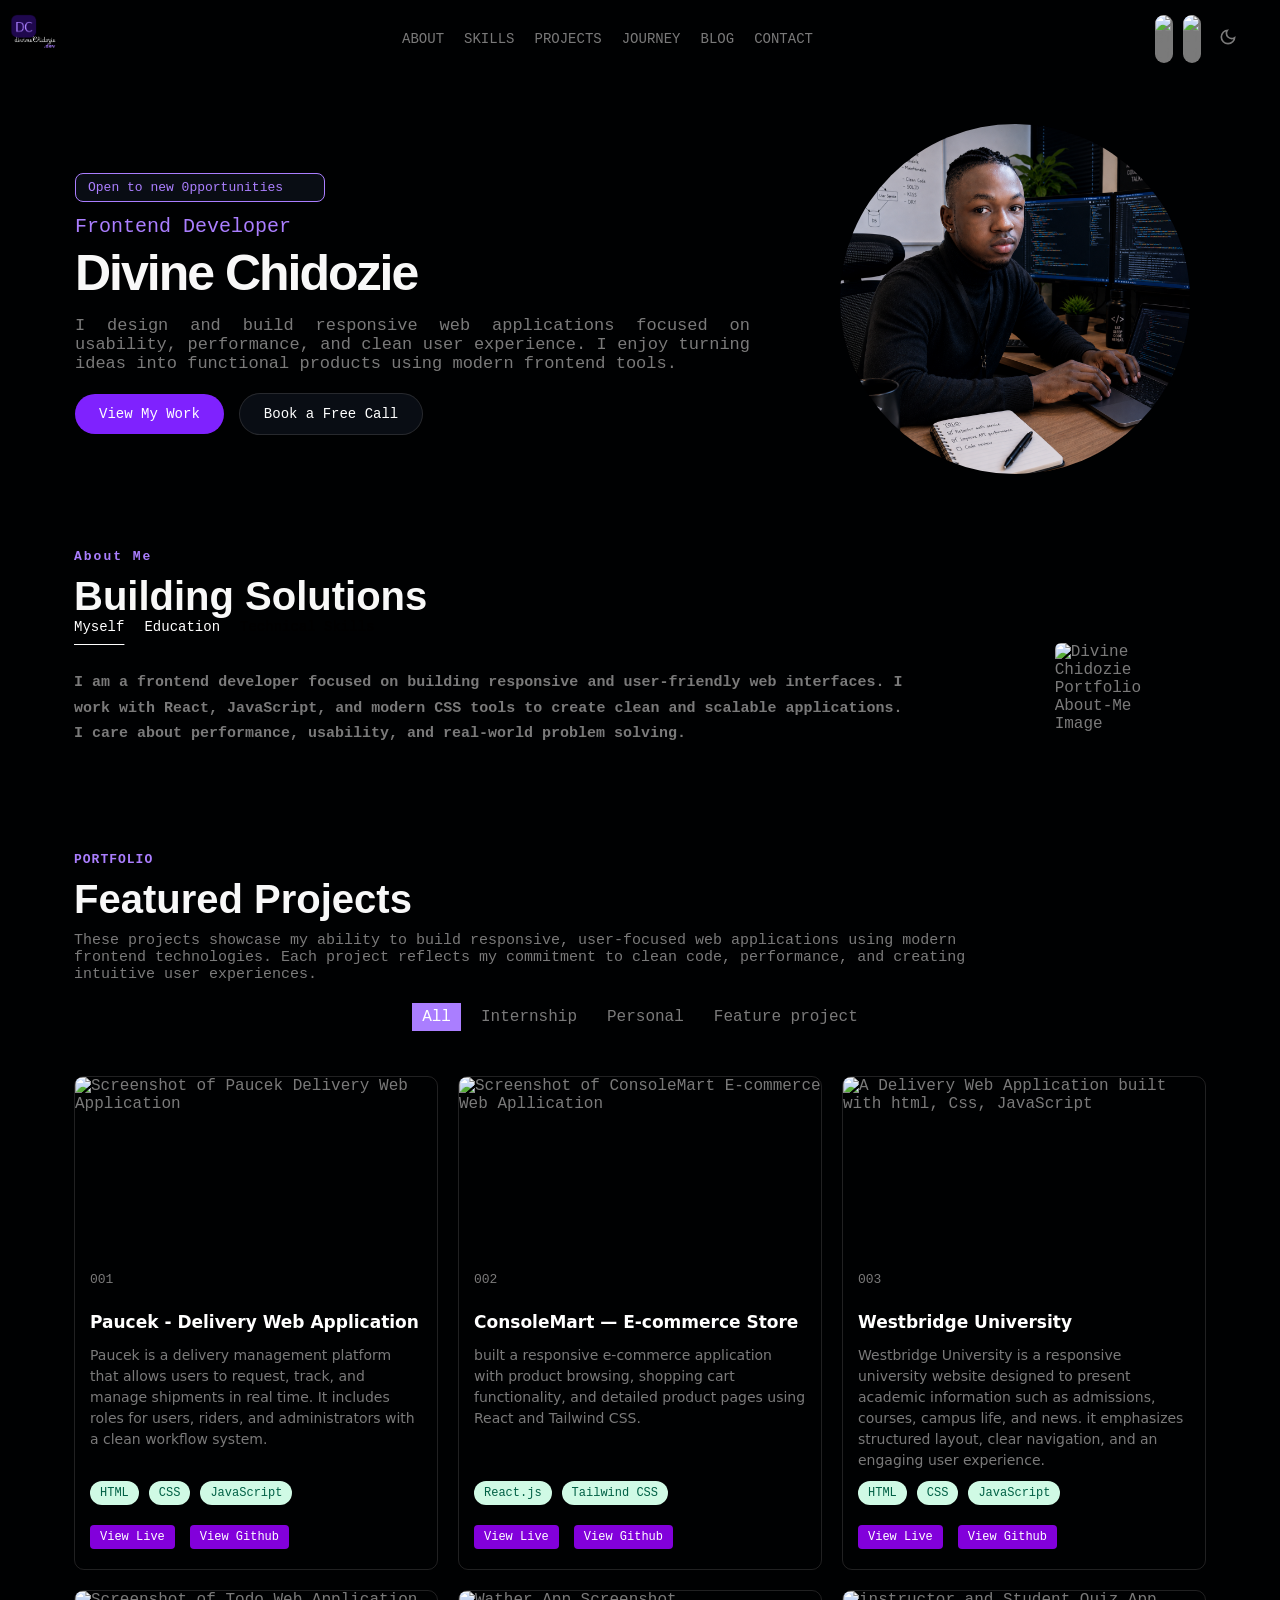
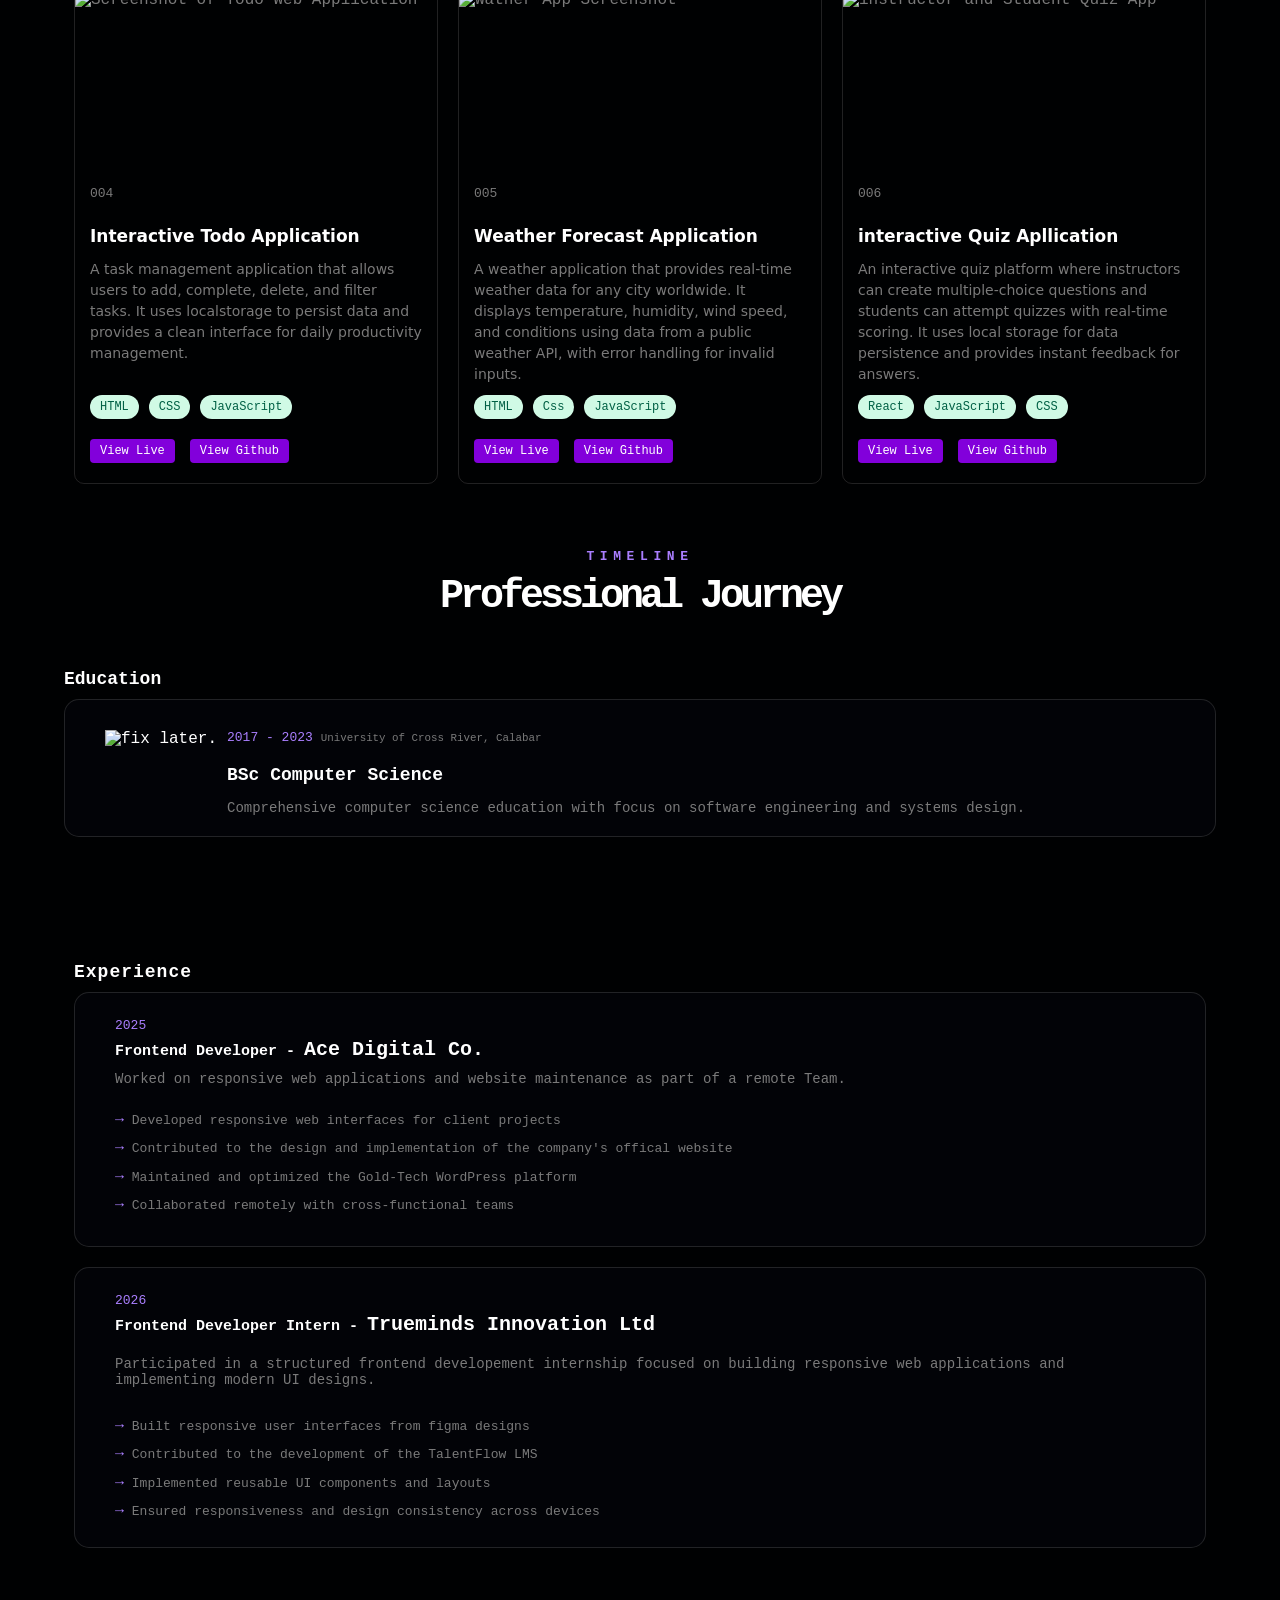
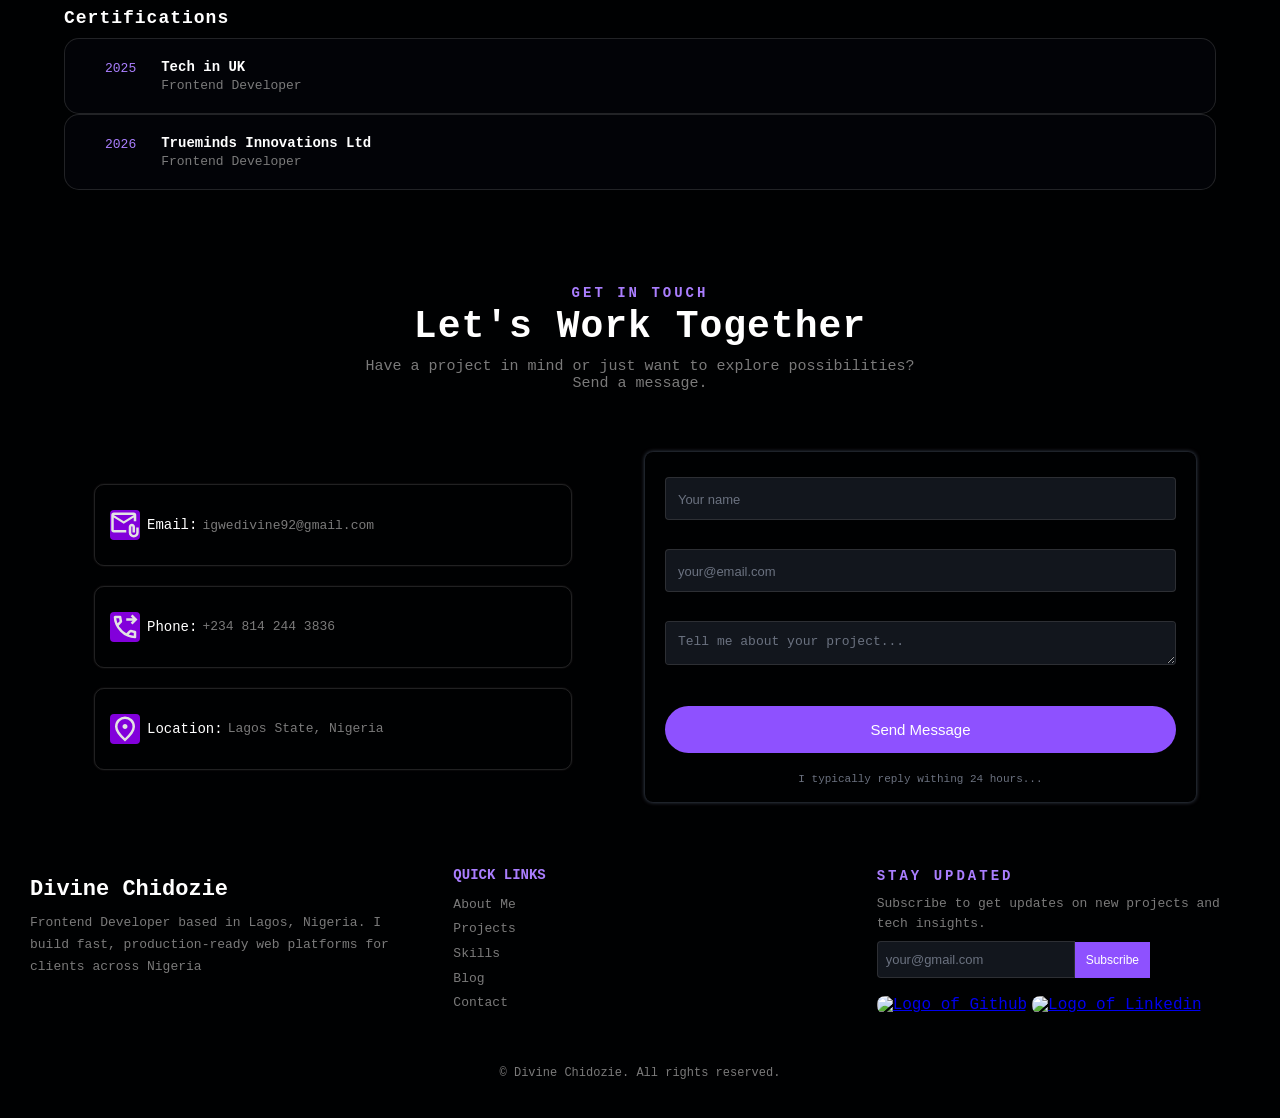
==== commit 49f38482: "added navbar logo" ====
--- a/index.html
+++ b/index.html
@@ -31,7 +31,7 @@
         <span
           ><a href="#home" class="logo">
             <img
-              src="images/portfolio-website-logo.png"
+              src="images/Heading.png"
               class="portfolio-logo"
               alt="Portfolio Website Logo"
               id="logo"
@@ -51,6 +51,10 @@
         </nav>
 
         <div class="download-toggle-container">
+          <div class="social-links-in-nav">
+            <img src="images/logo-github.svg" alt="Github Link" />
+            <img src="images/logo-linkedin.svg" alt="Linedin Link" />
+          </div>
           <!-- Comment Download Resume Button and Text:: Uncomment later if need be. -->
           <!-- <a
             href="assets/Divine-Chidozie[Frontend-Dev].pdf"
--- a/style.css
+++ b/style.css
@@ -97,7 +97,7 @@
   display: flex;
   justify-content: space-between;
   align-items: center;
-  padding: 20px;
+  padding: 10px;
   font-size: 14px;
   position: fixed;
   top: 0;
@@ -106,23 +106,26 @@
   z-index: 1000;
 }
 
+.navbar-scroll {
+  backdrop-filter: blur(5px);
+}
+
 .nav-header span {
   color: rgba(93, 36, 146, 0.669);
   font-weight: bold;
   font-size: 20px;
 }
 
+.portfolio-logo {
+  width: 50px;
+  height: 50px;
+}
+
 .logo {
   text-decoration: none;
   font-size: 25px;
 }
 
-.portfolio-logo {
-  border-radius: 50%;
-  width: 35px;
-  height: 35px;
-}
-
 /* Skill Logo Style for Skill Page */
 .skill-logo {
   color: var(--primary-color);
@@ -136,6 +139,27 @@
   list-style-type: none;
 }
 
+.social-links-in-nav {
+  /* background-color: green ; */
+  display: flex;
+  justify-content: center;
+  align-items: center;
+  gap: 10px;
+}
+
+.social-links-in-nav img {
+  width: 18px;
+  background: var(--muted-foreground);
+  border-radius: 50px;
+  cursor: pointer;
+}
+
+.social-links-in-nav img:hover {
+  background-color: oklch(0.7 0.2 295);
+  transform: scale(1.1);
+  transition: 0.2s ease-in-out;
+}
+
 .mobile-menu {
   display: none;
 }
@@ -146,8 +170,9 @@
 }
 
 .nav-header-list li a:hover {
-  color: var(--btn-bg);
-  transition: 0.3s ease-in;
+  color: white;
+
+  transition: 0.1s ease-in;
 }
 
 .download-toggle-container {
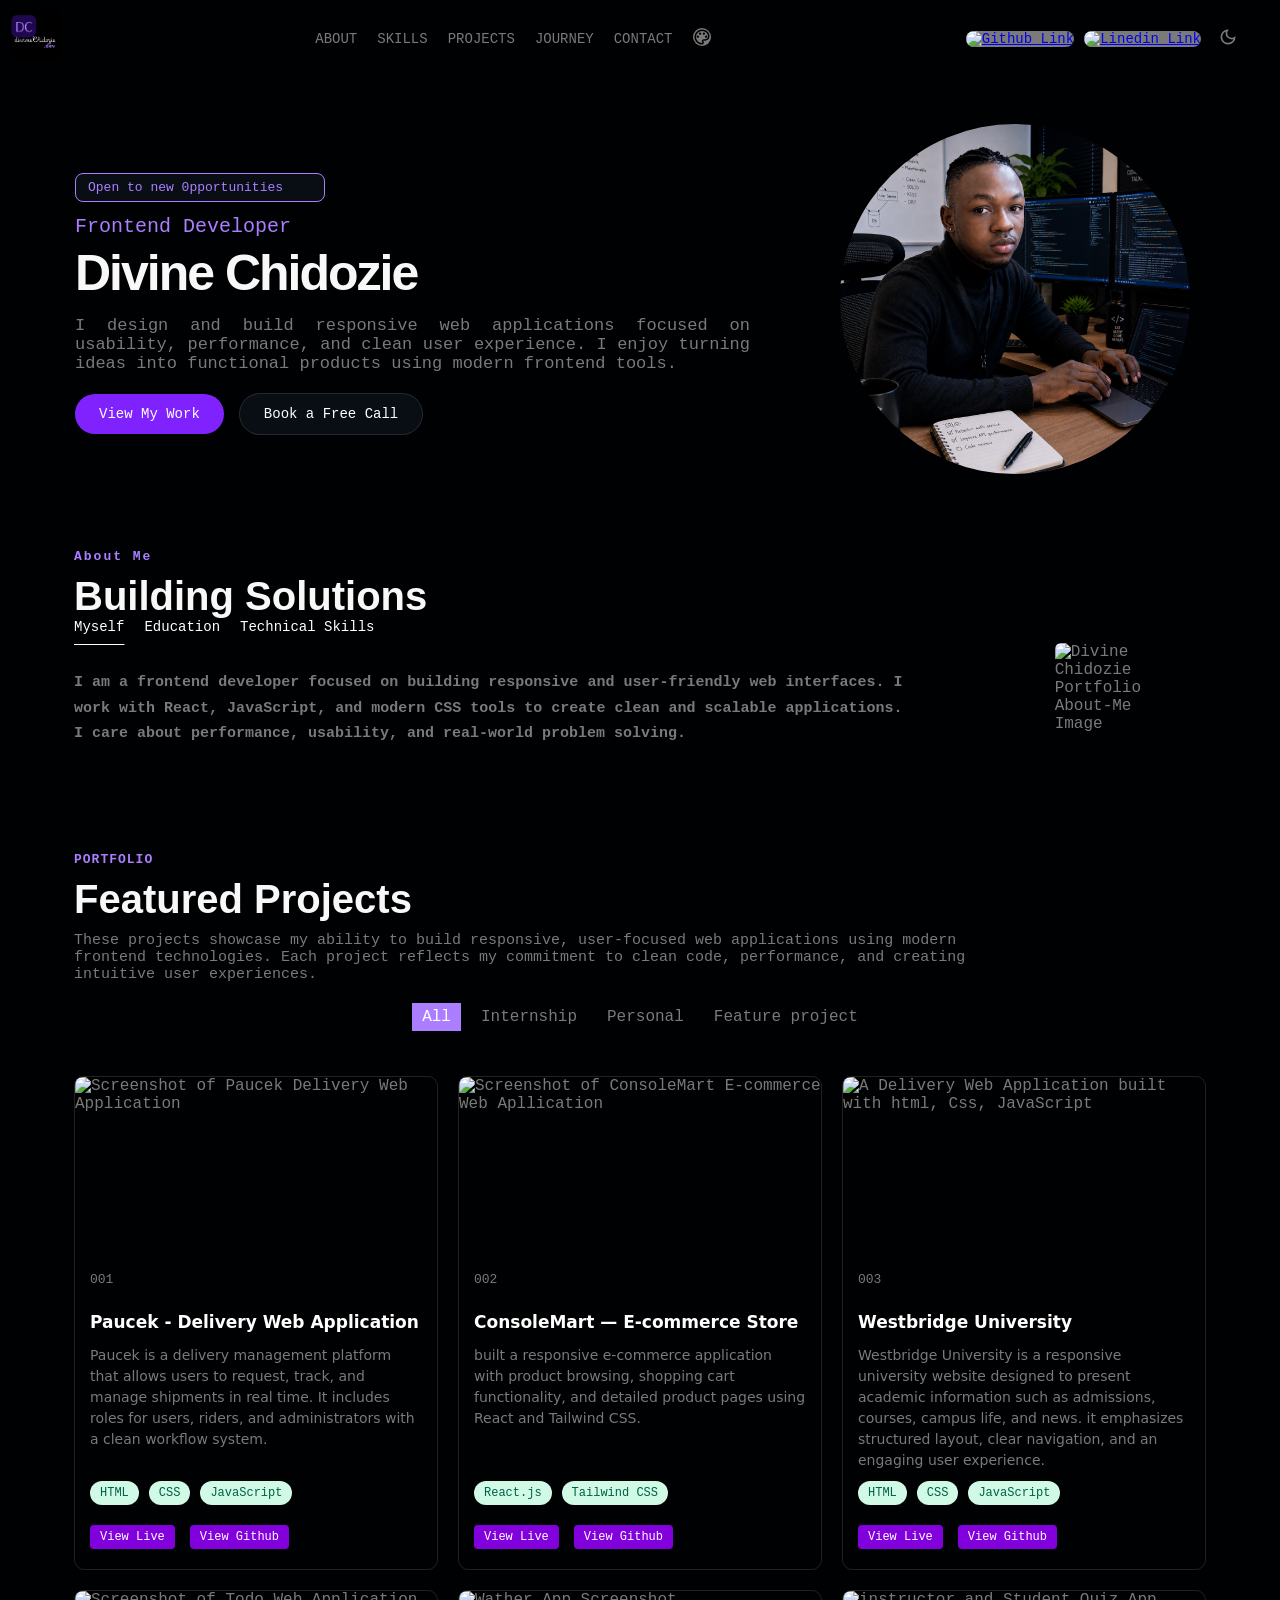
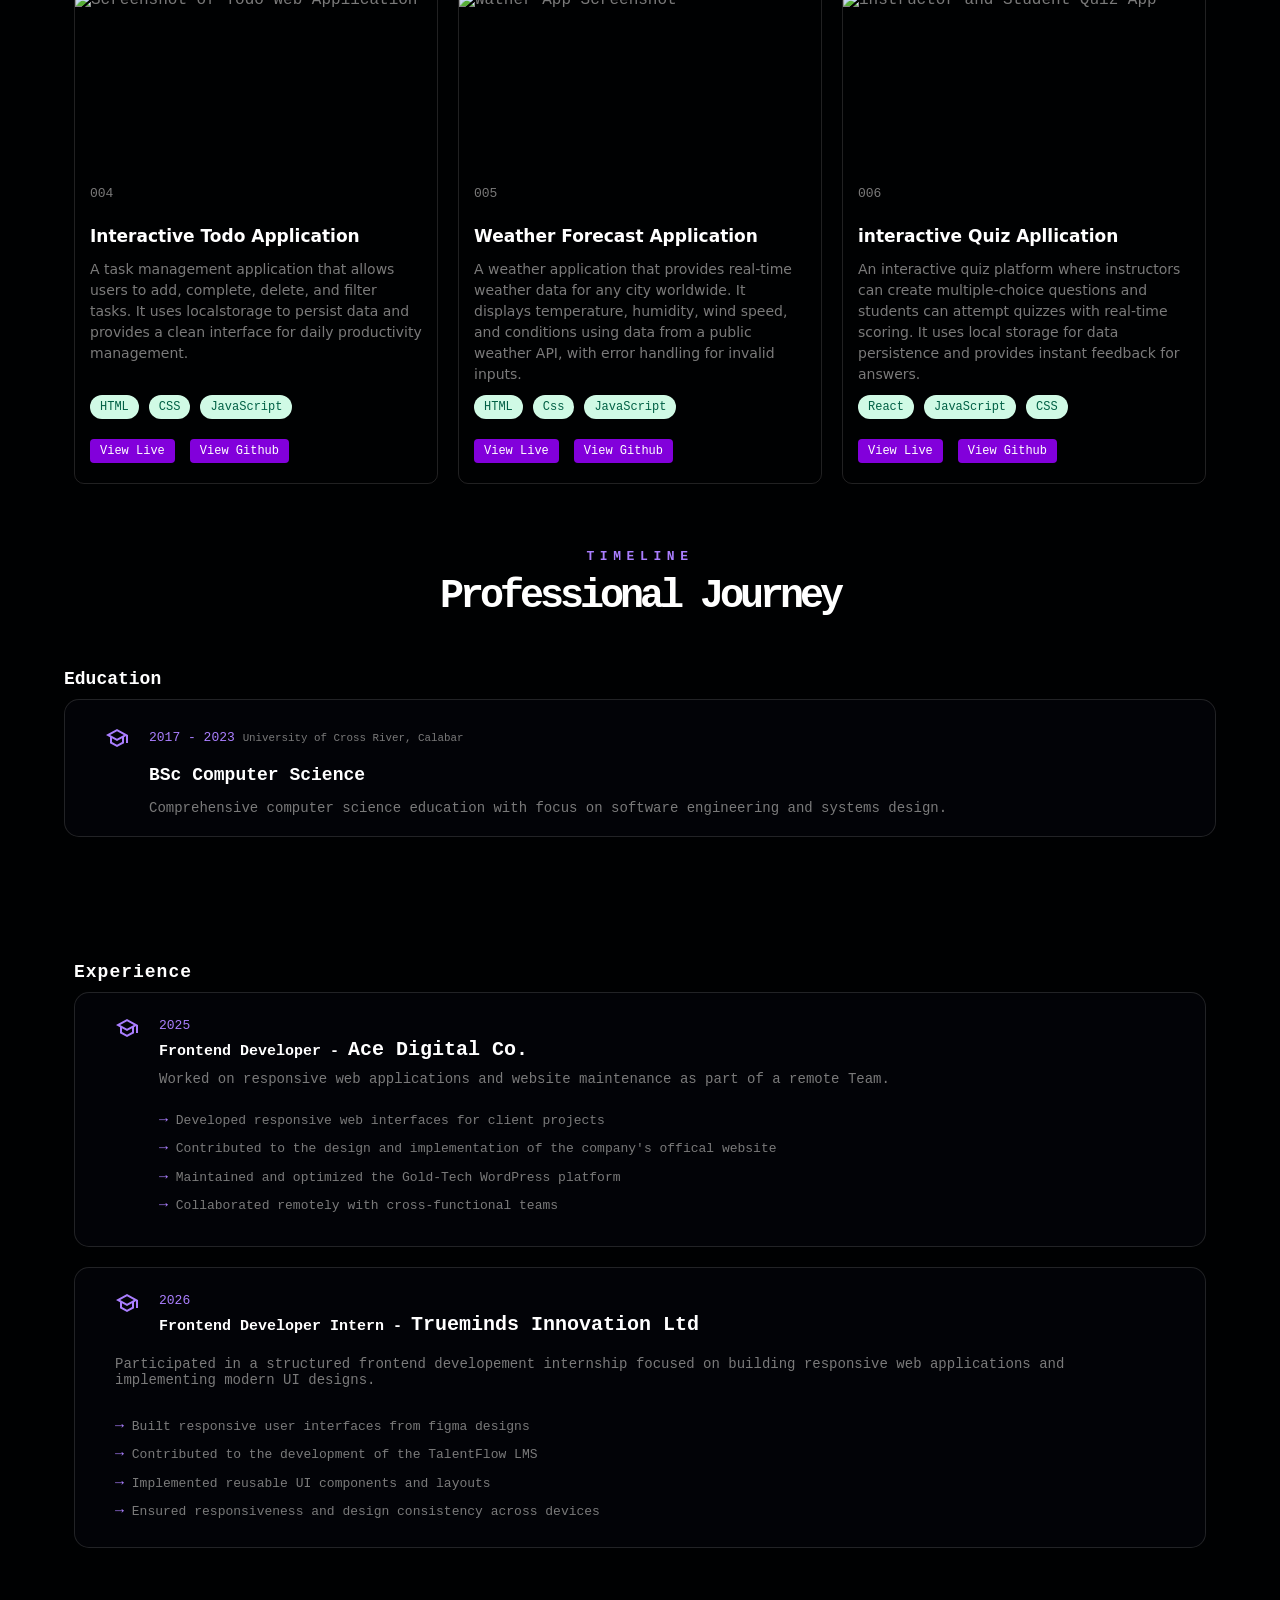
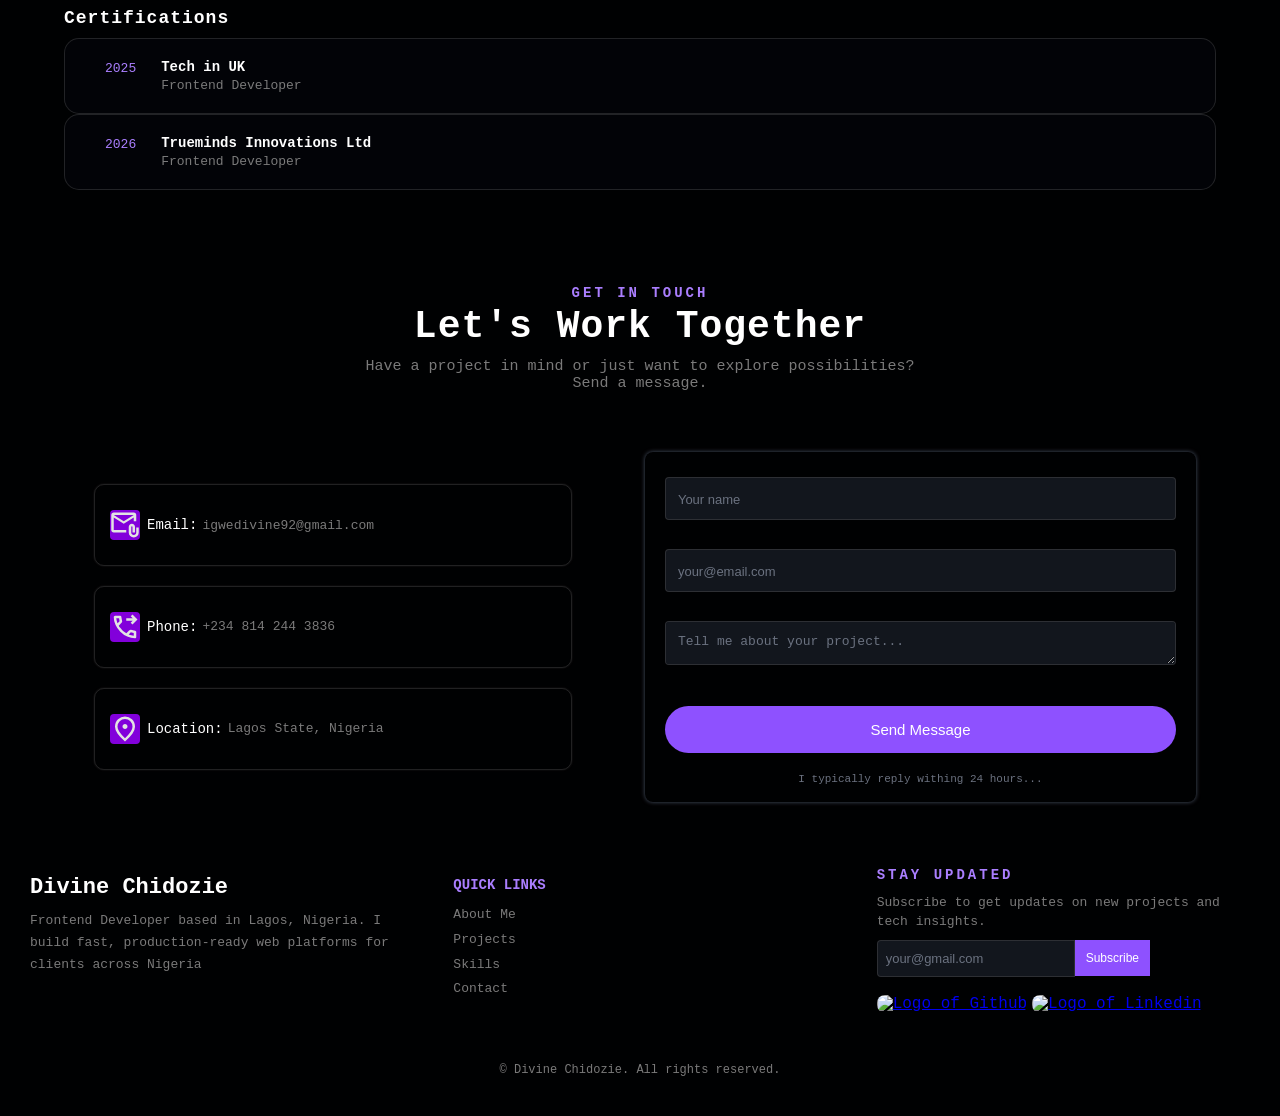
==== commit 17804bb6: "working on implementation" ====
--- a/index.html
+++ b/index.html
@@ -40,20 +40,42 @@
         <nav>
           <ul class="nav-header-list">
             <li><a class="nav-list-items" href="#home">ABOUT</a></li>
-            <li><a class="nav-list-items" href="#projects">SKILLS</a></li>
-            <li><a class="nav-list-items" href="#experience">PROJECTS</a></li>
-            <li><a class="nav-list-items" href="#education">JOURNEY</a></li>
-            <li>
+            <li><a class="nav-list-items" href="#education">SKILLS</a></li>
+            <li><a class="nav-list-items" href="#projects">PROJECTS</a></li>
+            <li><a class="nav-list-items" href="#journey">JOURNEY</a></li>
+            <!-- <li>
               <a class="nav-list-items" href="pages/blog.html">BLOG</a>
-            </li>
+            </li> -->
             <li><a class="nav-list-items" href="#contact">CONTACT</a></li>
+            <a id="theme-btn" href="">
+              <img src="images/colors.svg" class="color" alt="Color Image" />
+            </a>
           </ul>
+
+          <div id="show-theme-color" class="color-theme-container">
+            <p>SELECT THEME</p>
+            <ul class="color-theme">
+              <li id="golden" class="theme-color">Golden</li>
+              <li id="cyan" class="theme-color">Cyan</li>
+              <li id="purple" class="theme-color">Purple</li>
+              <li id="green" class="theme-color">Green</li>
+              <li id="rose" class="theme-color">Rose</li>
+            </ul>
+          </div>
         </nav>
 
         <div class="download-toggle-container">
           <div class="social-links-in-nav">
-            <img src="images/logo-github.svg" alt="Github Link" />
-            <img src="images/logo-linkedin.svg" alt="Linedin Link" />
+            <a href="https://github.com/Divine-Chidozie" target="_blank">
+              <img src="images/logo-github.svg" alt="Github Link" />
+            </a>
+
+            <a
+              href="https://www.linkedin.com/in/divine-chidozie-igwe-ebi-48abb7363/"
+              target="_blank"
+            >
+              <img src="images/logo-linkedin.svg" alt="Linedin Link" />
+            </a>
           </div>
           <!-- Comment Download Resume Button and Text:: Uncomment later if need be. -->
           <!-- <a
@@ -100,34 +122,31 @@
           <nav>
             <ul class="mobile-menu" id="mobileMenu">
               <li><a href="#home">ABOUT</a></li>
-              <li><a href="#projects">SKILLS</a></li>
+              <li><a href="#education">SKILLS</a></li>
               <li>
-                <a href="#experience">PROJECTS</a>
+                <a href="#projects">PROJECTS</a>
               </li>
-              <li><a href="#education">JOURNEY</a></li>
-              <li><a href="/pages/blog.html">BLOG</a></li>
+              <li><a href="#journey">JOURNEY</a></li>
+              <!-- <li><a href="/pages/blog.html">BLOG</a></li> -->
               <li><a href="#contact">CONTACT</a></li>
-              <!-- <a
-                href="assets/Divine-Chidozie[Frontend-Dev].pdf"
-                class="nav-header-btn-container new-download"
-                download
-              >
-                <svg
-                  xmlns="http://www.w3.org/2000/svg"
-                  height="24px"
-                  viewBox="0 -960 960 960"
-                  width="24px"
-                  fill="#e3e3e3"
-                >
-                  <path
-                    d="M480-320 280-520l56-58 104 104v-326h80v326l104-104 56 58-200 200ZM240-160q-33 0-56.5-23.5T160-240v-120h80v120h480v-120h80v120q0 33-23.5 56.5T720-160H240Z"
-                  />
-                </svg>
-                <span id="download-btn" class="resume-btn"
-                  >Download Resume</span
-                >
-              </a> -->
+
+              <li><a class="nav-list-items" href="#contact">CONTACT</a></li>
+
+              <a id="theme-btn" class="theme-btn" href="#">
+                <img src="images/colors.svg" class="color" alt="Color Image" />
+              </a>
             </ul>
+
+            <div id="show-theme-color" class="color-theme-container">
+              <p>SELECT THEME</p>
+              <ul class="color-theme">
+                <li id="golden" class="theme-color">Golden</li>
+                <li id="cyan" class="theme-color">Cyan</li>
+                <li id="purple" class="theme-color">Purple</li>
+                <li id="green" class="theme-color">Green</li>
+                <li id="rose" class="theme-color">Rose</li>
+              </ul>
+            </div>
           </nav>
         </div>
       </div>
@@ -138,10 +157,11 @@
       <section id="home" data-aos="fade-down">
         <div class="hero-container">
           <div class="hero-inner-container">
-            <span class="span">Open to new 0pportunities</span>
-            <!-- <span>Remote Friendly</span>  : Remember to uncomment later and work on this code -->
+            <span id="open-new-opportunities" class="span"
+              >Open to new 0pportunities</span
+            >
             <span class="frontend-heading">Frontend Developer</span>
-            <h1 class="hero-heading">
+            <h1 id="hero-heading" class="hero-heading">
               <!-- Hi, I'm -->
               Divine Chidozie
               <!-- <span class="hero-inner-heading">Divine Chidozie</span> <br /> -->
@@ -177,7 +197,7 @@
       <!-- ===== About Section ===== -->
       <section id="education">
         <div class="about-section">
-          <h2 class="about-me-heading">About Me</h2>
+          <h2 id="about-me-heading" class="about-me-heading">About Me</h2>
           <p class="about-me-para">Building Solutions</p>
 
           <div class="about-content-image-link">
@@ -186,7 +206,10 @@
                 <li class="myself" id="myself-link">Myself</li>
                 <li class="education" id="education-link">Education</li>
                 <li class="skills" id="skills-link">
-                  <a id="skills-link-btn" href="pages/skills.html"
+                  <a
+                    class="technical-skills"
+                    id="skills-link-btn"
+                    href="pages/skills.html"
                     >Technical Skills</a
                   >
                 </li>
@@ -235,7 +258,7 @@
       <section id="projects">
         <div class="project-section" data-aos="fade-up" data-aos-delay="200">
           <div class="project-heading-para">
-            <h2 class="project-heading">PORTFOLIO</h2>
+            <h2 id="portfolio-heading" class="project-heading">PORTFOLIO</h2>
             <p class="featured-projects-para">Featured Projects</p>
             <p class="project-para">
               These projects showcase my ability to build responsive,
@@ -247,7 +270,7 @@
 
           <section class="projects-btn">
             <ul class="featured-project-container-btn">
-              <li class="project-btn active all">All</li>
+              <li id="all-project-btn" class="project-btn active all">All</li>
               <li class="project-btn internship">Internship</li>
               <li class="project-btn Personal">Personal</li>
               <li class="project-btn feature-project">Feature project</li>
@@ -479,9 +502,9 @@
         </div>
       </section>
 
-      <section class="edu-timeline-container">
+      <section id="journey" data-aos="fade-down" class="edu-timeline-container">
         <div class="edu-timeline">
-          <h3 class="time-line">timeline</h3>
+          <h3 id="time-line-heading" class="time-line">timeline</h3>
           <h2 class="professional-journey">Professional Journey</h2>
         </div>
 
@@ -492,17 +515,18 @@
             <!-- This div with class name edu-img is the inner container that contains the image -->
             <div class="edu-img">
               <!-- Rememeber to put the image of a gradute cap here -->
-              <img src="" alt="fix later." />
+              <img src="images/education.svg" alt="Image of School" />
             </div>
 
             <!-- This div with the class name edu-details is the inner container that contains the details -->
             <div class="edu-details">
-              <span class="year"
+              <span id="educationYear" class="year"
                 >2017 - 2023
                 <small class="school"
                   >University of Cross River, Calabar</small
                 ></span
               >
+
               <h4 class="course-of-study">BSc Computer Science</h4>
 
               <p class="study-description">
@@ -524,8 +548,13 @@
           <!-- ===== Expeience 1 ===== -->
           <div class="experience-item">
             <!-- Remember to add projects you have worked on here -->
+
+            <div class="experience-img">
+              <!-- Rememeber to put the image of a gradute cap here -->
+              <img src="images/education.svg" alt="Image of School" />
+            </div>
             <div class="experience-heading-span">
-              <span class="experience-date">2025</span>
+              <span id="experienceDate" class="experience-date">2025</span>
 
               <h3 id="ex-heading-1" class="experience-heading-3">
                 Frontend Developer -
@@ -562,8 +591,13 @@
 
           <!-- ===== Experience 2 ===== -->
           <div class="experience-item experience-2">
+            <div class="experience-img">
+              <!-- Rememeber to put the image of a gradute cap here -->
+              <img src="images/education.svg" alt="Image of School" />
+            </div>
+
             <div class="experience-heading-span">
-              <span class="experience-date">2026</span>
+              <span id="experienceDateTwo" class="experience-date">2026</span>
               <h3 id="ex-heading-2" class="experience-heading-3">
                 Frontend Developer Intern -
                 <span class="work-title">Trueminds Innovation Ltd</span>
@@ -677,7 +711,9 @@
       <section id="contact">
         <div class="contact-section" data-aos="zoom-in" data-aos-delay="400">
           <div class="contact-heading-para contact-heading-para-para">
-            <h4 class="contact-heading-small">GET IN TOUCH</h4>
+            <h4 id="get-in-touch-heading" class="contact-heading-small">
+              GET IN TOUCH
+            </h4>
             <h2 class="contact-heading">Let's Work Together</h2>
             <p class="contact-para">
               Have a project in mind or just want to explore possibilities? Send
@@ -800,18 +836,18 @@
           </div>
 
           <div class="footer-section-container">
-            <h4 class="links-heading">Quick Links</h4>
+            <h4 id="quick-link" class="links-heading">Quick Links</h4>
             <ul class="footer-list-items">
               <li><a href="#education">About Me</a></li>
               <li><a href="#projects">Projects</a></li>
               <li><a href="/pages/skills.html">Skills</a></li>
-              <li><a href="pages/blog.html">Blog</a></li>
+              <!-- <li><a href="pages/blog.html">Blog</a></li> -->
               <li><a href="#contact">Contact</a></li>
             </ul>
           </div>
 
           <div class="footer-section-container">
-            <h4 class="connect-heading">Stay Updated</h4>
+            <h4 id="stay-updated" class="connect-heading">Stay Updated</h4>
             <p class="connect-text">
               Subscribe to get updates on new projects and tech insights.
             </p>
@@ -838,7 +874,7 @@
                 />
               </a>
               <a
-                href="https://www.linkedin.com/in/divine-chidozie-48abb7363/"
+                href="linkedin.com/in/divine-chidozie-igwe-ebi-48abb7363"
                 target="_blank"
               >
                 <img
--- a/style.css
+++ b/style.css
@@ -23,8 +23,7 @@
 
 .dark-background {
   --bg-color: oklch(12.9% 0.042 264.695);
-  background-color: whitesmoke;
-  /* background-color: #ffffffda; */
+  background-color: #f4f7f5;
   --text-color: oklch(98.4% 0.003 247.858);
   --text-color: oklch(0.58 0 0);
   --para-text: #000000;
@@ -137,6 +136,57 @@
   align-items: center;
   gap: 20px;
   list-style-type: none;
+}
+
+.color {
+  background-color: var(--text-color);
+  width: 18px;
+  border-radius: 50px;
+}
+
+.color-theme-container {
+  position: absolute;
+  top: 60px; /* Adjust as needed */
+  left: 700px; /* Adjust as needed */
+
+  display: none;
+  width: 15%;
+  background: black;
+  border: 1px solid oklch(0.16 0.015 260);
+  border-radius: 10px;
+  box-shadow: 0 0 2px oklch(0.58 0 0);
+}
+
+.show-theme-container {
+  display: block;
+}
+
+.color-theme-container P {
+  color: var(--text-color);
+  padding: 10px 0px 0px 10px;
+}
+
+.color-theme {
+  padding: 10px;
+  cursor: pointer;
+}
+
+.color-theme li {
+  list-style-type: none;
+  color: var(--text-color);
+  padding: 7px;
+  margin-left: 0px;
+  font-size: 15px;
+  font-weight: normal;
+  font-family: "Segoe UI", Tahoma, Geneva, Verdana, sans-serif;
+}
+
+.color-theme li:hover {
+  border-radius: 8px;
+  box-shadow: 0 0 2px oklch(0.58 0 0);
+  margin: 10px 0;
+  transition: 0.3s ease-in;
+  color: white;
 }
 
 .social-links-in-nav {
@@ -399,6 +449,14 @@
   color: #ffffff;
 }
 
+.technical-skills {
+  color: white !important;
+}
+
+.technical-skills:hover {
+  color: oklch(49.939% 0.2637 302.037 / 0.619) !important;
+}
+
 .about-para {
   font-size: 15px;
   line-height: 1.7;
@@ -451,11 +509,6 @@
   align-items: center;
 }
 .project-container {
-  /* padding: 10px;
-  display: flex;
-  justify-content: space-between;
-  align-items: center;
-  gap: 20px; */
   display: grid;
   grid-template-columns: repeat(auto-fit, minmax(280px, 1fr));
   gap: 20px;
@@ -463,7 +516,6 @@
 }
 
 .first-project-paucek {
-  /* border: 1px solid var(--primary-color); */
   border: 1px solid #5e5e5e59;
   border-radius: 10px;
   padding-bottom: 10px;
@@ -632,7 +684,8 @@
 }
 
 .edu-img {
-  margin-top: 10px;
+  margin-top: 6px;
+  margin-right: 10px;
 }
 
 .edu-details {
@@ -904,6 +957,11 @@
   width: 100%;
 }
 
+.experience-img {
+  margin-top: 3px;
+  margin-right: 10px;
+}
+
 .experience-2 {
   margin-top: 20px;
 }
--- a/styles/mediaquery.css
+++ b/styles/mediaquery.css
@@ -221,7 +221,6 @@
   body {
     overflow-x: hidden;
     box-sizing: border-box;
-   
   }
 
   .hero-container {
@@ -276,6 +275,11 @@
     display: block;
   }
 
+  .theme-btn {
+    margin: 0px 15px;
+    line-height: 2;
+  }
+
   .new-download {
     background-color: oklch(49.6% 0.265 301.924);
     display: flex;
